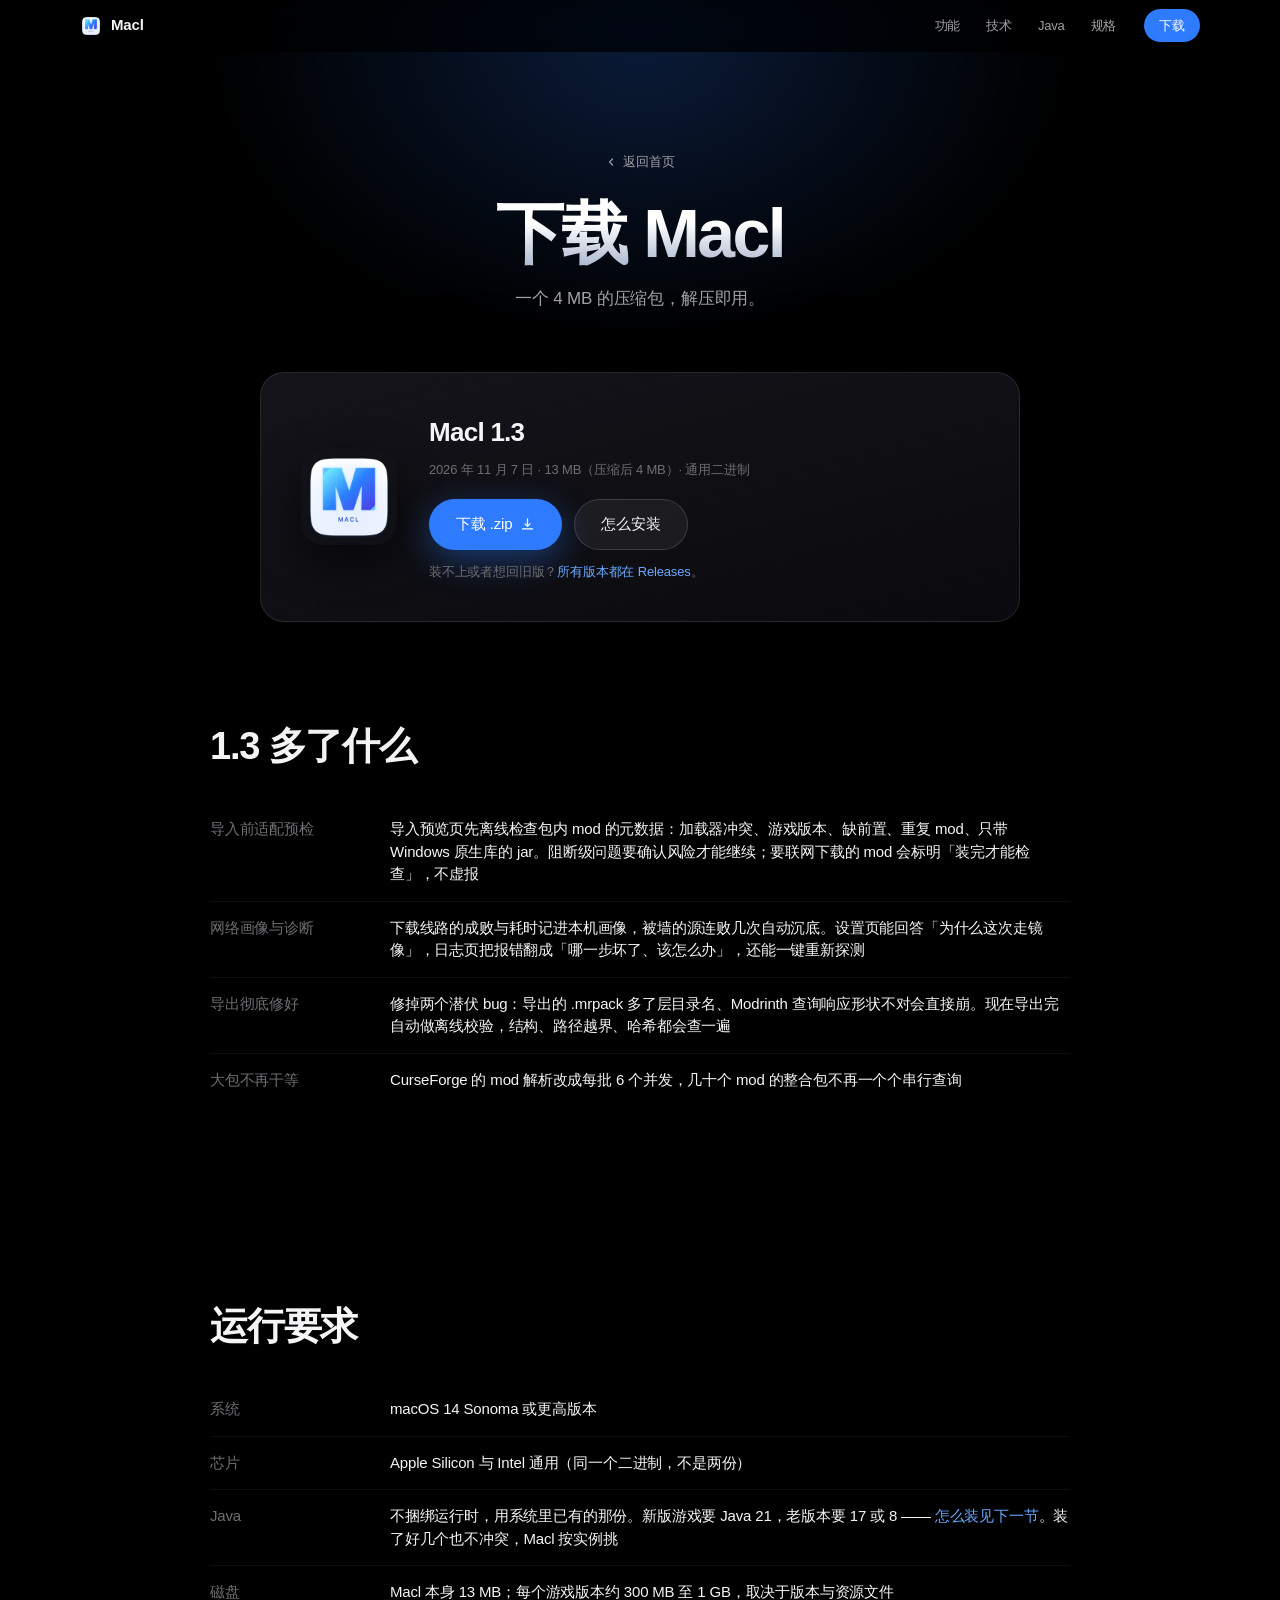
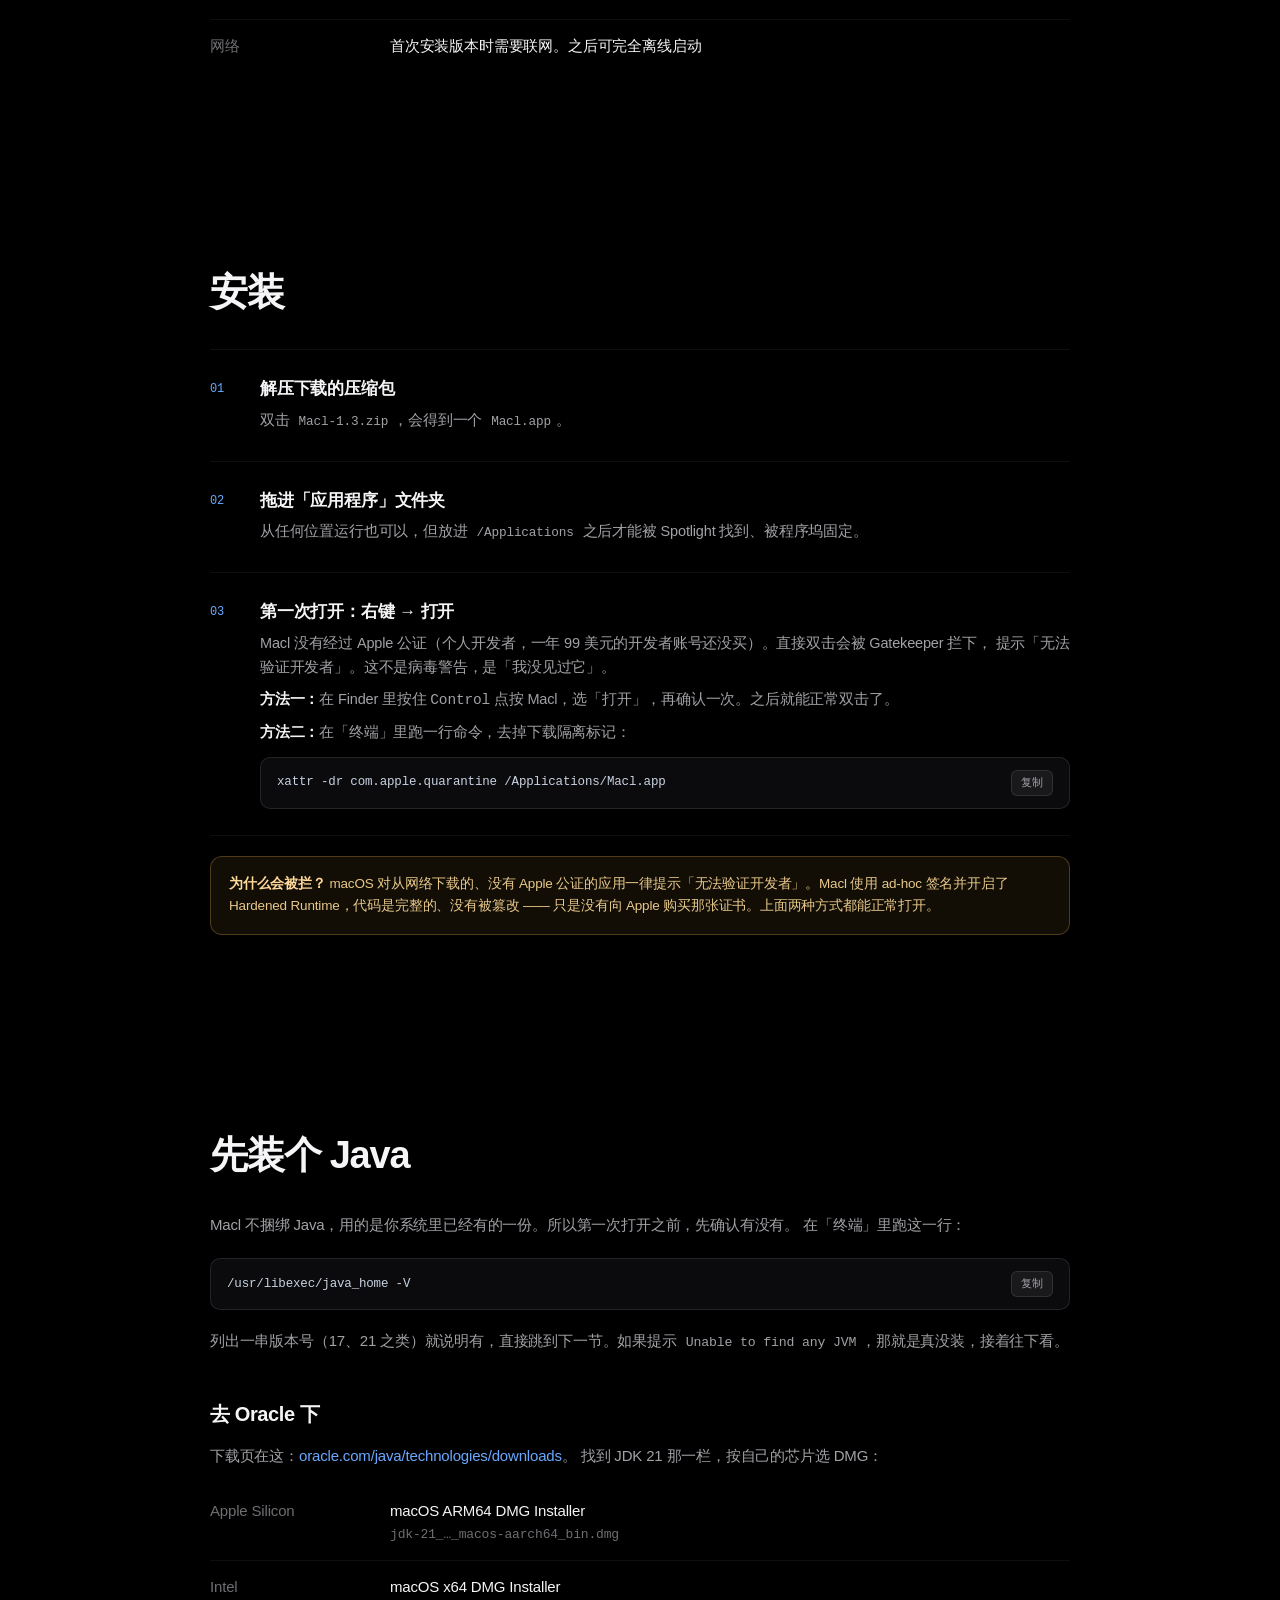
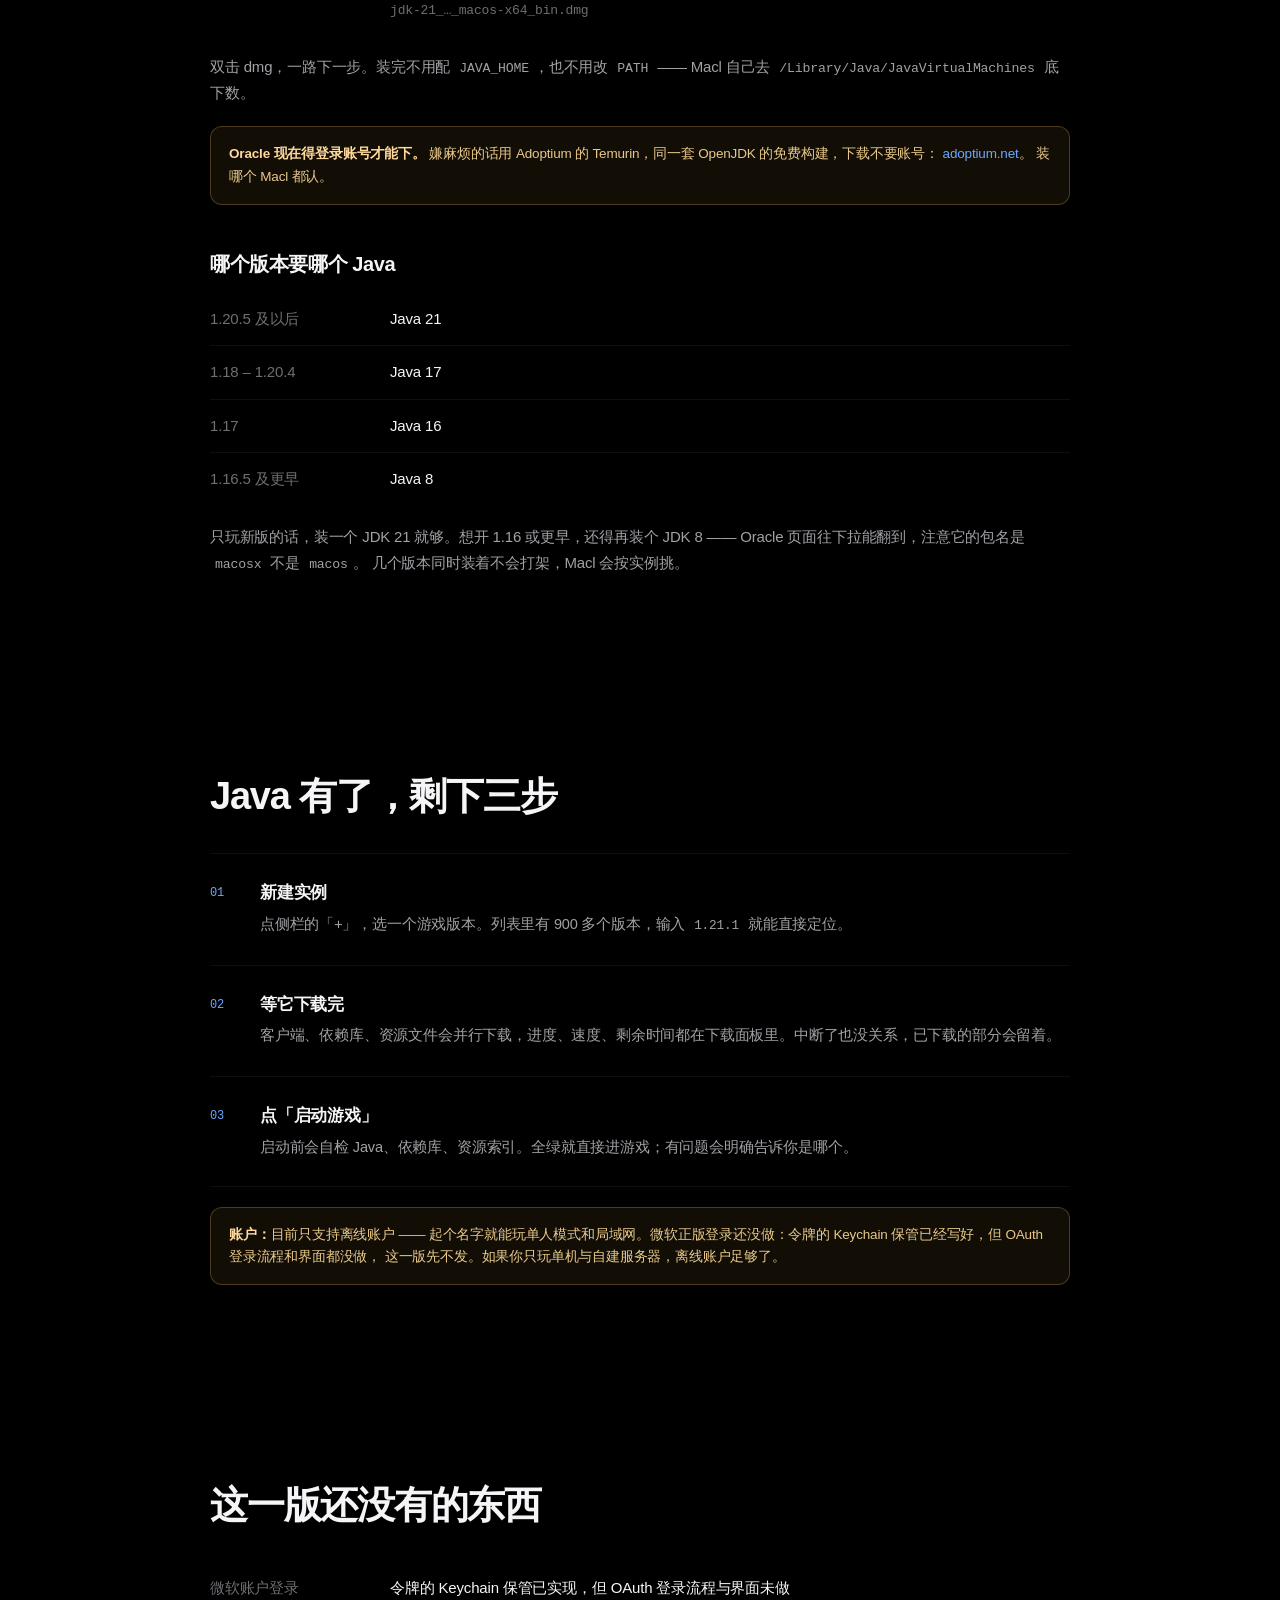
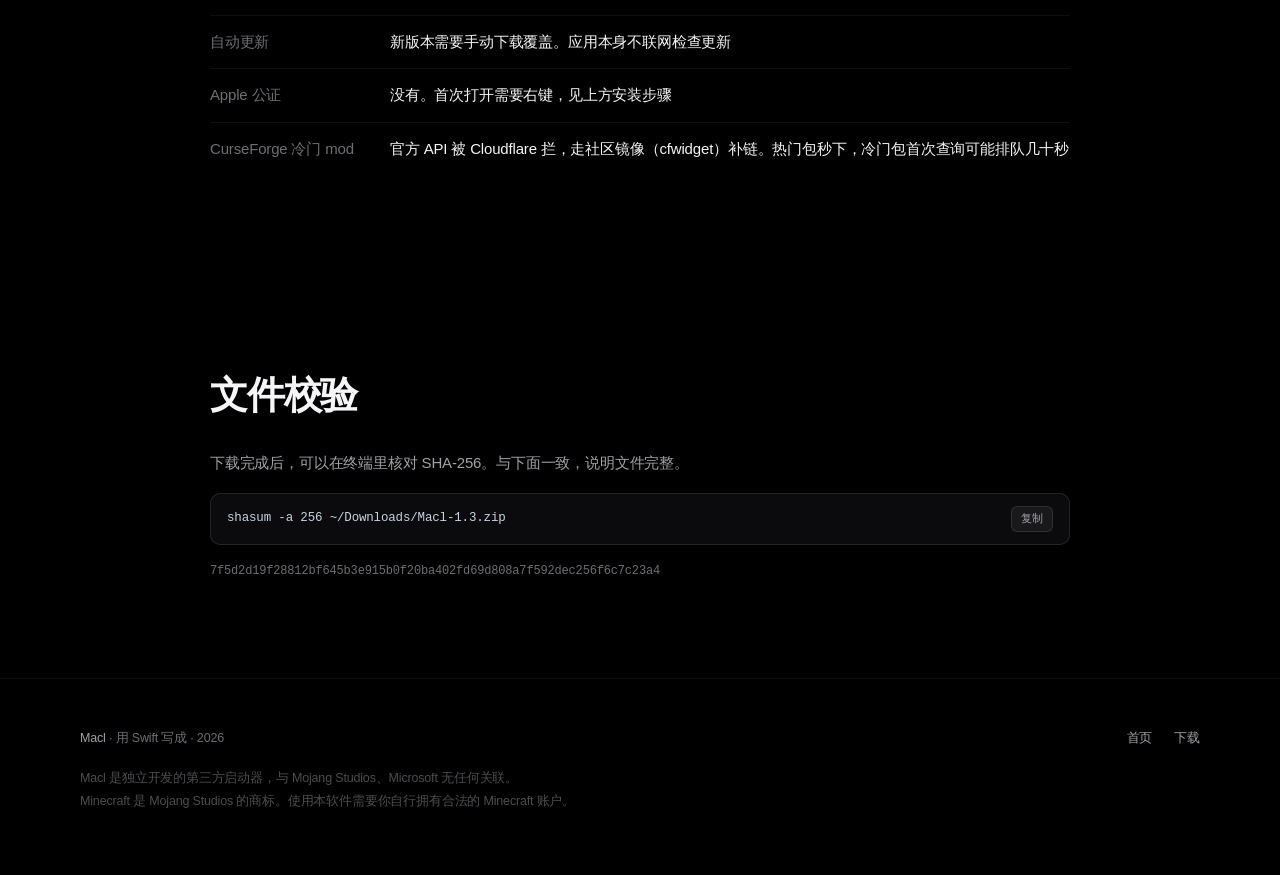
==== download/index.html @ f53b1271 "发 1.3" ====
<!DOCTYPE html>
<html lang="zh-CN" class="no-js">
<head>
<meta charset="utf-8">
<script>document.documentElement.classList.remove("no-js");</script>
<meta name="viewport" content="width=device-width, initial-scale=1">
<title>下载 Macl 1.3 — 为 Mac 而生的 Minecraft 启动器</title>
<meta name="description" content="下载 Macl 1.3。13 MB，macOS 14 及以上，Apple Silicon 与 Intel 通用。">
<meta name="theme-color" content="#000000">
<meta property="og:title" content="下载 Macl 1.3 — 为 Mac 而生的 Minecraft 启动器">
<meta property="og:description" content="13 MB，macOS 14 及以上，Apple Silicon 与 Intel 通用。">
<meta property="og:image" content="https://apple-pc.github.io/macl/assets/icon.png">
<meta property="og:url" content="https://apple-pc.github.io/macl/download/">
<meta property="og:type" content="website">
<link rel="canonical" href="https://apple-pc.github.io/macl/download/">
<link rel="icon" href="../assets/icon.png">
<link rel="apple-touch-icon" href="../assets/icon.png">
<link rel="stylesheet" href="../assets/style.css?v=4">
</head>
<body>

<nav class="nav scrolled" id="nav">
  <div class="wrap">
    <a class="nav-brand" href="../">
      <img src="../assets/icon.png" alt="Macl 图标">
      <span>Macl</span>
    </a>
    <div class="nav-links">
      <a href="../#features">功能</a>
      <a href="../#tech">技术</a>
      <a href="#java">Java</a>
      <a href="../#numbers">规格</a>
    </div>
    <a class="nav-cta" href="../downloads/Macl-1.3.zip">下载</a>
  </div>
</nav>

<header class="page-head">
  <div class="glow"></div>
  <div class="wrap">
    <a class="back-home" href="../">
      <svg width="12" height="12" viewBox="0 0 24 24" fill="none" stroke="currentColor" stroke-width="2.4" stroke-linecap="round" stroke-linejoin="round"><path d="m15 18-6-6 6-6"/></svg>
      返回首页
    </a>
    <h1 class="rise">下载 Macl</h1>
    <p class="rise" style="--d:90ms">一个 4 MB 的压缩包，解压即用。</p>
  </div>
</header>

<div class="dl-card rise" style="--d:170ms">
  <img class="icon" src="../assets/icon.png" alt="Macl">
  <div class="dl-info">
    <h2>Macl 1.3</h2>
    <p class="meta">2026 年 11 月 7 日 · 13 MB（压缩后 4 MB）· 通用二进制</p>
    <div class="dl-actions">
      <a class="btn btn-blue" href="../downloads/Macl-1.3.zip" download>
        下载 .zip
        <svg viewBox="0 0 24 24" fill="none" stroke="currentColor" stroke-width="2" stroke-linecap="round" stroke-linejoin="round"><path d="M12 3v12m0 0 4-4m-4 4-4-4"/><path d="M4 19h16"/></svg>
      </a>
      <a class="btn btn-ghost" href="#install">怎么安装</a>
    </div>
    <p class="meta" style="margin-top:12px">装不上或者想回旧版？<a href="https://github.com/apple-PC/macl/releases" style="color:var(--blue-soft)">所有版本都在 Releases</a>。</p>
  </div>
</div>

<!-- ============================================================ 1.3 变化 -->
<section class="section-pad">
  <div class="wrap-narrow">
    <h2 data-reveal>1.3 多了什么</h2>
    <table class="spec-table">
      <tr><th>导入前适配预检</th><td>导入预览页先离线检查包内 mod 的元数据：加载器冲突、游戏版本、缺前置、重复 mod、只带 Windows 原生库的 jar。阻断级问题要确认风险才能继续；要联网下载的 mod 会标明「装完才能检查」，不虚报</td></tr>
      <tr><th>网络画像与诊断</th><td>下载线路的成败与耗时记进本机画像，被墙的源连败几次自动沉底。设置页能回答「为什么这次走镜像」，日志页把报错翻成「哪一步坏了、该怎么办」，还能一键重新探测</td></tr>
      <tr><th>导出彻底修好</th><td>修掉两个潜伏 bug：导出的 .mrpack 多了层目录名、Modrinth 查询响应形状不对会直接崩。现在导出完自动做离线校验，结构、路径越界、哈希都会查一遍</td></tr>
      <tr><th>大包不再干等</th><td>CurseForge 的 mod 解析改成每批 6 个并发，几十个 mod 的整合包不再一个个串行查询</td></tr>
    </table>
  </div>
</section>

<!-- ============================================================ 要求 -->
<section class="section-pad">
  <div class="wrap-narrow">
    <h2 data-reveal>运行要求</h2>
    <table class="spec-table">
      <tr><th>系统</th><td>macOS 14 Sonoma 或更高版本</td></tr>
      <tr><th>芯片</th><td>Apple Silicon 与 Intel 通用（同一个二进制，不是两份）</td></tr>
      <tr><th>Java</th><td>不捆绑运行时，用系统里已有的那份。新版游戏要 Java 21，老版本要 17 或 8 —— <a href="#java" style="color:var(--blue-soft)">怎么装见下一节</a>。装了好几个也不冲突，Macl 按实例挑</td></tr>
      <tr><th>磁盘</th><td>Macl 本身 13 MB；每个游戏版本约 300 MB 至 1 GB，取决于版本与资源文件</td></tr>
      <tr><th>网络</th><td>首次安装版本时需要联网。之后可完全离线启动</td></tr>
    </table>
  </div>
</section>

<!-- ============================================================ 安装 -->
<section class="section-pad" id="install">
  <div class="wrap-narrow">
    <h2 data-reveal>安装</h2>
    <div class="steps">
      <div class="step" data-reveal>
        <span class="no">01</span>
        <div>
          <h3>解压下载的压缩包</h3>
          <p>双击 <code>Macl-1.3.zip</code>，会得到一个 <code>Macl.app</code>。</p>
        </div>
      </div>

      <div class="step" data-reveal>
        <span class="no">02</span>
        <div>
          <h3>拖进「应用程序」文件夹</h3>
          <p>从任何位置运行也可以，但放进 <code>/Applications</code> 之后才能被 Spotlight 找到、被程序坞固定。</p>
        </div>
      </div>

      <div class="step" data-reveal>
        <span class="no">03</span>
        <div>
          <h3>第一次打开：右键 → 打开</h3>
          <p>
            Macl 没有经过 Apple 公证（个人开发者，一年 99 美元的开发者账号还没买）。直接双击会被 Gatekeeper 拦下，
            提示「无法验证开发者」。这不是病毒警告，是「我没见过它」。
          </p>
          <p><strong style="color:var(--ink)">方法一：</strong>在 Finder 里按住 <kbd>Control</kbd> 点按 Macl，选「打开」，再确认一次。之后就能正常双击了。</p>
          <p><strong style="color:var(--ink)">方法二：</strong>在「终端」里跑一行命令，去掉下载隔离标记：</p>
          <div class="cmd">
            <span>xattr -dr com.apple.quarantine /Applications/Macl.app</span>
            <button data-copy="xattr -dr com.apple.quarantine /Applications/Macl.app">复制</button>
          </div>
        </div>
      </div>
    </div>

    <div class="note">
      <strong>为什么会被拦？</strong>
      macOS 对从网络下载的、没有 Apple 公证的应用一律提示「无法验证开发者」。Macl 使用 ad-hoc 签名并开启了
      Hardened Runtime，代码是完整的、没有被篡改 —— 只是没有向 Apple 购买那张证书。上面两种方式都能正常打开。
    </div>
  </div>
</section>

<!-- ============================================================ Java -->
<section class="section-pad" id="java">
  <div class="wrap-narrow">
    <h2 data-reveal>先装个 Java</h2>
    <p style="color:var(--dim);font-size:15px;line-height:1.75;margin-bottom:20px">
      Macl 不捆绑 Java，用的是你系统里已经有的一份。所以第一次打开之前，先确认有没有。
      在「终端」里跑这一行：
    </p>

    <div class="cmd">
      <span>/usr/libexec/java_home -V</span>
      <button data-copy="/usr/libexec/java_home -V">复制</button>
    </div>

    <p style="color:var(--dim);font-size:15px;line-height:1.75;margin-top:18px">
      列出一串版本号（17、21 之类）就说明有，直接跳到下一节。如果提示
      <code>Unable to find any JVM</code>，那就是真没装，接着往下看。
    </p>

    <h3 style="font-size:20px;font-weight:600;letter-spacing:-0.02em;margin:44px 0 14px">去 Oracle 下</h3>
    <p style="color:var(--dim);font-size:15px;line-height:1.75;margin-bottom:16px">
      下载页在这：<a href="https://www.oracle.com/java/technologies/downloads/#java21-mac" target="_blank" rel="noopener" style="color:var(--blue-soft)">oracle.com/java/technologies/downloads</a>。
      找到 JDK 21 那一栏，按自己的芯片选 DMG：
    </p>

    <table class="spec-table">
      <tr>
        <th>Apple Silicon</th>
        <td>macOS ARM64 DMG Installer<br>
          <span style="font-family:var(--mono);font-size:13px;color:var(--dimmer)">jdk-21_…_macos-aarch64_bin.dmg</span></td>
      </tr>
      <tr>
        <th>Intel</th>
        <td>macOS x64 DMG Installer<br>
          <span style="font-family:var(--mono);font-size:13px;color:var(--dimmer)">jdk-21_…_macos-x64_bin.dmg</span></td>
      </tr>
    </table>

    <p style="color:var(--dim);font-size:15px;line-height:1.75;margin-top:18px">
      双击 dmg，一路下一步。装完不用配 <code>JAVA_HOME</code>，也不用改 <code>PATH</code> ——
      Macl 自己去 <code>/Library/Java/JavaVirtualMachines</code> 底下数。
    </p>

    <div class="note">
      <strong>Oracle 现在得登录账号才能下。</strong>
      嫌麻烦的话用 Adoptium 的 Temurin，同一套 OpenJDK 的免费构建，下载不要账号：
      <a href="https://adoptium.net/temurin/releases/?version=21" target="_blank" rel="noopener" style="color:var(--blue-soft)">adoptium.net</a>。
      装哪个 Macl 都认。
    </div>

    <h3 style="font-size:20px;font-weight:600;letter-spacing:-0.02em;margin:44px 0 14px">哪个版本要哪个 Java</h3>
    <table class="spec-table">
      <tr><th>1.20.5 及以后</th><td>Java 21</td></tr>
      <tr><th>1.18 – 1.20.4</th><td>Java 17</td></tr>
      <tr><th>1.17</th><td>Java 16</td></tr>
      <tr><th>1.16.5 及更早</th><td>Java 8</td></tr>
    </table>

    <p style="color:var(--dim);font-size:15px;line-height:1.75;margin-top:18px">
      只玩新版的话，装一个 JDK 21 就够。想开 1.16 或更早，还得再装个 JDK 8 ——
      Oracle 页面往下拉能翻到，注意它的包名是 <code>macosx</code> 不是 <code>macos</code>。
      几个版本同时装着不会打架，Macl 会按实例挑。
    </p>
  </div>
</section>

<!-- ============================================================ 上手 -->
<section class="section-pad">
  <div class="wrap-narrow">
    <h2 data-reveal>Java 有了，剩下三步</h2>
    <div class="steps">
      <div class="step" data-reveal>
        <span class="no">01</span>
        <div>
          <h3>新建实例</h3>
          <p>点侧栏的「+」，选一个游戏版本。列表里有 900 多个版本，输入 <code>1.21.1</code> 就能直接定位。</p>
        </div>
      </div>

      <div class="step" data-reveal>
        <span class="no">02</span>
        <div>
          <h3>等它下载完</h3>
          <p>客户端、依赖库、资源文件会并行下载，进度、速度、剩余时间都在下载面板里。中断了也没关系，已下载的部分会留着。</p>
        </div>
      </div>

      <div class="step" data-reveal>
        <span class="no">03</span>
        <div>
          <h3>点「启动游戏」</h3>
          <p>启动前会自检 Java、依赖库、资源索引。全绿就直接进游戏；有问题会明确告诉你是哪个。</p>
        </div>
      </div>
    </div>

    <div class="note">
      <strong>账户：</strong>目前只支持离线账户 —— 起个名字就能玩单人模式和局域网。微软正版登录还没做：令牌的 Keychain 保管已经写好，但 OAuth 登录流程和界面都没做，
      这一版先不发。如果你只玩单机与自建服务器，离线账户足够了。
    </div>
  </div>
</section>

<!-- ============================================================ 已知限制 -->
<section class="section-pad">
  <div class="wrap-narrow">
    <h2 data-reveal>这一版还没有的东西</h2>
    <table class="spec-table">
      <tr><th>微软账户登录</th><td>令牌的 Keychain 保管已实现，但 OAuth 登录流程与界面未做</td></tr>
      <tr><th>自动更新</th><td>新版本需要手动下载覆盖。应用本身不联网检查更新</td></tr>
      <tr><th>Apple 公证</th><td>没有。首次打开需要右键，见上方安装步骤</td></tr>
      <tr><th> CurseForge 冷门 mod</th><td>官方 API 被 Cloudflare 拦，走社区镜像（cfwidget）补链。热门包秒下，冷门包首次查询可能排队几十秒</td></tr>
    </table>
  </div>
</section>

<!-- ============================================================ 校验 -->
<section class="section-pad">
  <div class="wrap-narrow">
    <h2 data-reveal>文件校验</h2>
    <p style="color:var(--dim);font-size:15px;margin-bottom:18px">
      下载完成后，可以在终端里核对 SHA-256。与下面一致，说明文件完整。
    </p>
    <div class="cmd">
      <span>shasum -a 256 ~/Downloads/Macl-1.3.zip</span>
      <button data-copy="shasum -a 256 ~/Downloads/Macl-1.3.zip">复制</button>
    </div>
    <p class="hash" style="margin-top:16px">7f5d2d19f28812bf645b3e915b0f20ba402fd69d808a7f592dec256f6c7c23a4</p>
  </div>
</section>

<footer class="footer">
  <div class="wrap">
    <div class="row">
      <div><strong style="color:var(--dim);font-weight:500">Macl</strong> · 用 Swift 写成 · 2026</div>
      <div style="display:flex;gap:22px">
        <a href="../">首页</a>
        <a href="../downloads/Macl-1.3.zip">下载</a>
      </div>
    </div>
    <p class="sep">
      Macl 是独立开发的第三方启动器，与 Mojang Studios、Microsoft 无任何关联。<br>
      Minecraft 是 Mojang Studios 的商标。使用本软件需要你自行拥有合法的 Minecraft 账户。
    </p>
  </div>
</footer>

<script src="../assets/main.js?v=4" defer></script>
</body>
</html>
---- assets/style.css ----
/* ==========================================================================
   Macl — 站点样式
   深色为主，SF Pro / 苹方，大字号收紧字距，克制的动效。
   ========================================================================== */

:root {
  --black: #000;
  --near: #08080a;
  --panel: #0d0d10;
  --panel-2: #131318;
  --ink: #f5f5f7;
  --dim: #a1a1a6;
  --dimmer: #6e6e73;
  --blue: #2f7bff;
  --blue-soft: #6aa8ff;
  --line: rgba(255, 255, 255, 0.1);
  --line-soft: rgba(255, 255, 255, 0.06);
  --paper: #fbfbfd;
  --paper-ink: #1d1d1f;
  --paper-dim: #6e6e73;
  --radius: 20px;
  --ease: cubic-bezier(0.22, 1, 0.36, 1);
  --font: "SF Pro Display", "SF Pro Text", -apple-system, BlinkMacSystemFont,
    "PingFang SC", "Hiragino Sans GB", "Helvetica Neue", Arial, sans-serif;
  --mono: "SF Mono", ui-monospace, "JetBrains Mono", Menlo, monospace;
}

* { box-sizing: border-box; margin: 0; padding: 0; }

html {
  scroll-behavior: smooth;
  -webkit-text-size-adjust: 100%;
}

/* 固定导航高 52px，锚点跳转要留出位置 */
section[id], [id="java"] { scroll-margin-top: 76px; }

body {
  background: var(--black);
  color: var(--ink);
  font-family: var(--font);
  font-size: 17px;
  line-height: 1.5;
  letter-spacing: -0.01em;
  -webkit-font-smoothing: antialiased;
  -moz-osx-font-smoothing: grayscale;
  overflow-x: hidden;
}

::selection { background: rgba(47, 123, 255, 0.35); color: #fff; }

img { display: block; max-width: 100%; }
a { color: inherit; text-decoration: none; }

.wrap { width: min(1120px, calc(100% - 48px)); margin-inline: auto; }
.wrap-narrow { width: min(860px, calc(100% - 48px)); margin-inline: auto; }

/* ---------------------------------------------------------------- 导航 */

.nav {
  position: fixed;
  inset: 0 0 auto 0;
  z-index: 100;
  height: 52px;
  display: flex;
  align-items: center;
  /* 深色实底：站点同时有纯黑与浅白区段，半透明会让导航在浅色区上糊成一片 */
  background: rgba(0, 0, 0, 0.74);
  backdrop-filter: saturate(180%) blur(20px);
  -webkit-backdrop-filter: saturate(180%) blur(20px);
  border-bottom: 1px solid transparent;
  transition: background 0.4s var(--ease), border-color 0.4s var(--ease);
}
.nav.scrolled {
  background: rgba(0, 0, 0, 0.9);
  border-bottom-color: var(--line-soft);
}
.nav .wrap { display: flex; align-items: center; gap: 28px; }
.nav-brand {
  display: flex; align-items: center; gap: 9px;
  font-weight: 600; font-size: 15px; letter-spacing: -0.01em;
}
.nav-brand img { width: 22px; height: 22px; border-radius: 6px; }
.nav-links { display: flex; gap: 26px; margin-left: auto; }
.nav-links a {
  font-size: 13px; color: var(--dim);
  transition: color 0.25s var(--ease);
}
.nav-links a:hover { color: var(--ink); }
.nav-cta {
  font-size: 13px;
  padding: 7px 15px;
  border-radius: 980px;
  background: var(--blue);
  color: #fff;
  font-weight: 500;
  transition: transform 0.3s var(--ease), background 0.3s var(--ease);
}
.nav-cta:hover { transform: scale(1.04); background: #4a8dff; }

@media (max-width: 720px) {
  .nav-links { display: none; }
  .nav-cta { margin-left: auto; }
  .hero { padding-top: 118px; }
  .hero h1 { font-size: clamp(28px, 8.4vw, 44px); letter-spacing: -0.03em; }
  .lede { font-size: 15px; }
  .hero-actions { gap: 10px; }
  .btn { padding: 12px 20px; font-size: 14px; }
  .hero-meta { font-size: 11.5px; padding-inline: 10px; }
  .badge { font-size: 11.5px; }
  .hero-stage { margin-top: 46px; width: calc(100% - 24px); }
  .app-window { border-radius: 10px 10px 0 0; }
}

/* ---------------------------------------------------------------- 首屏 */

.hero {
  position: relative;
  padding: 150px 0 0;
  overflow: hidden;
  isolation: isolate;
}

.hero-glow {
  position: absolute;
  top: -360px; left: 50%;
  width: 1200px; height: 900px;
  transform: translateX(-50%);
  background: radial-gradient(
    ellipse at center,
    rgba(47, 123, 255, 0.28) 0%,
    rgba(47, 123, 255, 0.1) 38%,
    transparent 68%
  );
  filter: blur(30px);
  z-index: -1;
  pointer-events: none;
}

.hero-inner {
  text-align: center;
  will-change: transform, opacity;
}

.badge {
  display: inline-flex;
  align-items: center;
  gap: 8px;
  padding: 6px 14px 6px 10px;
  border-radius: 980px;
  border: 1px solid rgba(255, 255, 255, 0.14);
  background: rgba(255, 255, 255, 0.04);
  font-size: 12.5px;
  color: var(--dim);
  letter-spacing: 0;
  margin-bottom: 26px;
}
.badge .dot {
  width: 6px; height: 6px; border-radius: 50%;
  background: var(--blue-soft);
  box-shadow: 0 0 10px 2px rgba(106, 168, 255, 0.7);
  animation: pulse 2.6s ease-in-out infinite;
}
@keyframes pulse {
  0%, 100% { opacity: 1; transform: scale(1); }
  50% { opacity: 0.45; transform: scale(0.82); }
}

.hero h1 {
  font-size: clamp(30px, 6.2vw, 92px);
  line-height: 1.06;
  font-weight: 700;
  letter-spacing: -0.038em;
  overflow-wrap: break-word;
  background: linear-gradient(180deg, #ffffff 30%, #a8b6cd 100%);
  -webkit-background-clip: text;
  background-clip: text;
  color: transparent;
}
.hero h1 em {
  font-style: normal;
  background: linear-gradient(100deg, #7fb3ff 0%, #2f7bff 55%, #1f5fe0 100%);
  -webkit-background-clip: text;
  background-clip: text;
  color: transparent;
}

.lede {
  margin: 24px auto 0;
  max-width: 620px;
  font-size: clamp(16px, 1.6vw, 20px);
  line-height: 1.55;
  color: var(--dim);
  letter-spacing: -0.011em;
  text-wrap: balance;
}

.hero-actions {
  margin-top: 34px;
  display: flex;
  gap: 14px;
  justify-content: center;
  flex-wrap: wrap;
}

.btn {
  display: inline-flex;
  align-items: center;
  gap: 8px;
  padding: 13px 26px;
  border-radius: 980px;
  font-size: 15px;
  font-weight: 500;
  letter-spacing: -0.01em;
  border: 1px solid transparent;
  cursor: pointer;
  transition: transform 0.35s var(--ease), background 0.3s var(--ease),
    box-shadow 0.35s var(--ease), border-color 0.3s var(--ease);
}
.btn-primary {
  background: #fff;
  color: #000;
  box-shadow: 0 8px 30px rgba(255, 255, 255, 0.14);
}
.btn-primary:hover {
  transform: translateY(-2px) scale(1.02);
  box-shadow: 0 14px 44px rgba(255, 255, 255, 0.22);
}
.btn-ghost {
  background: rgba(255, 255, 255, 0.06);
  border-color: rgba(255, 255, 255, 0.14);
  color: var(--ink);
}
.btn-ghost:hover {
  background: rgba(255, 255, 255, 0.12);
  transform: translateY(-2px);
}
.btn-blue {
  background: var(--blue);
  color: #fff;
  box-shadow: 0 10px 34px rgba(47, 123, 255, 0.4);
}
.btn-blue:hover {
  transform: translateY(-2px) scale(1.02);
  background: #4a8dff;
  box-shadow: 0 16px 48px rgba(47, 123, 255, 0.5);
}
.btn svg { width: 15px; height: 15px; }

.hero-meta {
  margin-top: 18px;
  font-size: 12.5px;
  color: var(--dimmer);
  letter-spacing: 0;
}

/* 产品窗口 */
.hero-stage {
  position: relative;
  margin: 72px auto 0;
  width: min(1000px, calc(100% - 32px));
  will-change: transform;
}
.hero-stage::after {
  content: "";
  position: absolute;
  left: 0; right: 0; bottom: -1px;
  height: 34%;
  background: linear-gradient(to bottom, transparent, var(--black) 88%);
  pointer-events: none;
  z-index: 2;
}
.app-window {
  position: relative;
  border-radius: 14px 14px 0 0;
  overflow: hidden;
  box-shadow:
    0 0 0 1px rgba(255, 255, 255, 0.1),
    0 -2px 60px rgba(47, 123, 255, 0.18),
    0 50px 120px rgba(0, 0, 0, 0.9);
  transform-origin: top center;
  will-change: transform;
}
.app-window img { width: 100%; height: auto; }
.app-window .chrome {
  height: 30px;
  background: #1c1c1e;
  display: flex;
  align-items: center;
  gap: 7px;
  padding-inline: 13px;
  border-bottom: 1px solid rgba(0, 0, 0, 0.6);
}
.chrome i {
  width: 10px; height: 10px; border-radius: 50%;
  display: block;
}
.chrome i:nth-child(1) { background: #ff5f57; }
.chrome i:nth-child(2) { background: #febc2e; }
.chrome i:nth-child(3) { background: #28c840; }

/* ---------------------------------------------------------------- 大字陈述 */

.statement { padding: 140px 0 60px; }

.statement-sticky {
  position: sticky;
  top: 110px;
  z-index: 1;
  pointer-events: none;
}
.kicker {
  font-size: 13px;
  font-weight: 500;
  letter-spacing: 0.06em;
  text-transform: uppercase;
  color: var(--blue-soft);
  margin-bottom: 14px;
}
.statement-sticky h2 {
  font-size: clamp(34px, 4.2vw, 56px);
  font-weight: 700;
  letter-spacing: -0.035em;
  line-height: 1.06;
  max-width: 440px;
  background: linear-gradient(180deg, #ffffff 55%, #b6c2d4 100%);
  -webkit-background-clip: text;
  background-clip: text;
  color: transparent;
}

.claims { padding-left: 0; margin-top: -120px; }
.claim {
  padding: 28vh 0;
  max-width: 540px;
  margin-left: 42%;
}

@media (max-width: 900px) {
  .statement-sticky { position: static; margin-bottom: 40px; }
  .claims { margin-top: 0; }
  .claim { margin-left: 0; max-width: 100%; padding: 56px 0; }
}
.claim h3 {
  font-size: clamp(28px, 3.4vw, 44px);
  font-weight: 600;
  letter-spacing: -0.03em;
  line-height: 1.1;
  margin-bottom: 14px;
}
.claim p {
  font-size: clamp(15px, 1.4vw, 18px);
  color: var(--dim);
  line-height: 1.65;
}
.claim .num {
  display: block;
  font-size: 12px;
  font-variant-numeric: tabular-nums;
  color: var(--dimmer);
  letter-spacing: 0.08em;
  margin-bottom: 16px;
}

/* ---------------------------------------------------------------- 功能 */

.features {
  padding: 120px 0 140px;
  background: var(--paper);
  color: var(--paper-ink);
  border-radius: 40px 40px 0 0;
}
.features h2 {
  font-size: clamp(32px, 4.4vw, 56px);
  font-weight: 700;
  letter-spacing: -0.035em;
  line-height: 1.07;
  max-width: 780px;
  margin-bottom: 16px;
}
.features .sub {
  font-size: clamp(15px, 1.5vw, 19px);
  color: var(--paper-dim);
  max-width: 620px;
  line-height: 1.6;
  margin-bottom: 56px;
}

.bento {
  display: grid;
  grid-template-columns: repeat(6, 1fr);
  gap: 16px;
}
.card {
  grid-column: span 2;
  position: relative;
  border-radius: var(--radius);
  padding: 28px;
  background: #fff;
  border: 1px solid rgba(0, 0, 0, 0.07);
  box-shadow: 0 1px 2px rgba(0, 0, 0, 0.04);
  overflow: hidden;
  transition: transform 0.5s var(--ease), box-shadow 0.5s var(--ease);
}
.card:hover {
  transform: translateY(-4px);
  box-shadow: 0 18px 44px rgba(0, 0, 0, 0.1);
}
.card-wide { grid-column: span 3; }
.card-full { grid-column: span 6; }
.card.dark {
  background: linear-gradient(160deg, #14141a 0%, #0a0a0e 100%);
  color: var(--ink);
  border-color: rgba(255, 255, 255, 0.08);
}
.card.dark .card-text { color: var(--dim); }

.card h3 {
  font-size: 19px;
  font-weight: 600;
  letter-spacing: -0.02em;
  margin-bottom: 8px;
}
.card-num + h3 { margin-top: 8px; }
.card-text {
  font-size: 14.5px;
  line-height: 1.6;
  color: var(--paper-dim);
}
.card-num {
  font-size: 44px;
  font-weight: 700;
  letter-spacing: -0.04em;
  line-height: 1;
  background: linear-gradient(120deg, #2f7bff, #7fb3ff);
  -webkit-background-clip: text;
  background-clip: text;
  color: transparent;
  margin-bottom: 10px;
  font-variant-numeric: tabular-nums;
}
.card-ico {
  width: 38px; height: 38px;
  border-radius: 10px;
  display: grid; place-items: center;
  margin-bottom: 18px;
  background: rgba(47, 123, 255, 0.1);
  color: var(--blue);
}
.card.dark .card-ico { background: rgba(47, 123, 255, 0.16); color: var(--blue-soft); }
.card-ico svg { width: 19px; height: 19px; }

.card-shot {
  margin: 20px -28px -28px;
  height: 230px;
  overflow: hidden;
  border-top: 1px solid rgba(255, 255, 255, 0.1);
  position: relative;
}
.card-shot::after {
  content: "";
  position: absolute;
  inset: auto 0 0 0;
  height: 60px;
  background: linear-gradient(to bottom, transparent, #0a0a0e);
}
.card-shot img {
  width: 100%;
  height: 100%;
  object-fit: cover;
  object-position: top center;
}

.tag-row { display: flex; flex-wrap: wrap; gap: 7px; margin-top: 18px; }
.tag {
  font-size: 12px;
  padding: 5px 11px;
  border-radius: 980px;
  background: rgba(0, 0, 0, 0.05);
  color: var(--paper-dim);
  letter-spacing: 0;
}
.card.dark .tag { background: rgba(255, 255, 255, 0.08); color: var(--dim); }

@media (max-width: 900px) {
  .card, .card-wide { grid-column: span 6; }
  .card-full { grid-column: span 6; }
}

/* ------------------------------------------------------------ 界面截图 */

.gallery { margin-top: 96px; }
.gallery-head {
  display: flex;
  align-items: baseline;
  justify-content: space-between;
  gap: 28px;
  margin-bottom: 30px;
  flex-wrap: wrap;
}
.gallery-head h3 {
  font-size: clamp(23px, 2.7vw, 32px);
  font-weight: 700;
  letter-spacing: -0.03em;
  line-height: 1.15;
}
.gallery-head p {
  font-size: 15px;
  color: var(--paper-dim);
  line-height: 1.6;
  max-width: 380px;
}
.gallery-grid {
  display: grid;
  grid-template-columns: 1fr 1fr;
  gap: 26px;
}
.shot-wide { grid-column: 1 / -1; }
.shot { margin: 0; }
.shot img {
  width: 100%;
  height: auto;
  display: block;
  /* 截图自带圆角与透明边，用 drop-shadow 跟随轮廓，避免出现矩形底板 */
  filter: drop-shadow(0 16px 32px rgba(0, 0, 0, 0.16));
}
.shot figcaption {
  font-size: 13px;
  line-height: 1.6;
  color: var(--paper-dim);
  text-align: center;
  margin-top: 14px;
}

@media (max-width: 820px) {
  .gallery { margin-top: 64px; }
  .gallery-grid { grid-template-columns: 1fr; gap: 34px; }
  .gallery-head { flex-direction: column; gap: 10px; }
}

/* ---------------------------------------------------------------- 技术 */

.tech {
  padding: 140px 0;
  background: var(--black);
  position: relative;
}
.tech-grid {
  display: grid;
  grid-template-columns: 0.9fr 1.1fr;
  gap: 80px;
  align-items: start;
}
.tech-left { position: sticky; top: 120px; }
.tech-left h2 {
  font-size: clamp(30px, 3.8vw, 48px);
  font-weight: 700;
  letter-spacing: -0.035em;
  line-height: 1.08;
  margin-bottom: 18px;
  max-width: 420px;
}
.tech-left p { color: var(--dim); font-size: 16px; line-height: 1.65; }
.tech-progress {
  margin-top: 34px;
  height: 2px;
  background: rgba(255, 255, 255, 0.1);
  border-radius: 2px;
  overflow: hidden;
}
.tech-progress i {
  display: block;
  height: 100%;
  width: 0%;
  background: var(--blue);
  transition: width 0.15s linear;
}

.tech-item {
  padding: 32px 0;
  border-top: 1px solid var(--line-soft);
  opacity: 0.46;
  transition: opacity 0.6s var(--ease);
}
.tech-item:last-child { border-bottom: 1px solid var(--line-soft); }
.tech-item.active { opacity: 1; }
.tech-item .idx {
  font-family: var(--mono);
  font-size: 12px;
  color: var(--blue-soft);
  letter-spacing: 0.06em;
}
.tech-item h3 {
  font-size: 22px;
  font-weight: 600;
  letter-spacing: -0.022em;
  margin: 10px 0 10px;
}
.tech-item p { color: var(--dim); font-size: 15px; line-height: 1.62; }

.code {
  margin-top: 16px;
  border-radius: 12px;
  border: 1px solid var(--line);
  background: #0b0b0e;
  padding: 14px 16px;
  font-family: var(--mono);
  font-size: 12.5px;
  line-height: 1.7;
  color: #c8d2e0;
  overflow-x: auto;
  white-space: pre;
}
.code .c { color: #5a6472; }
.code .k { color: #7fb3ff; }
.code .s { color: #8fd6a8; }

@media (max-width: 900px) {
  .tech-grid { grid-template-columns: 1fr; gap: 40px; }
  .tech-left { position: static; }
  .tech-item { opacity: 1; }
}

/* ---------------------------------------------------------------- 数字 */

.numbers { padding: 40px 0 130px; }
.num-grid {
  display: grid;
  grid-template-columns: repeat(4, 1fr);
  gap: 24px;
  padding: 56px 0;
  border-top: 1px solid var(--line-soft);
  border-bottom: 1px solid var(--line-soft);
}
.num-cell { text-align: center; }
.num-cell .v {
  font-size: clamp(30px, 3.6vw, 46px);
  font-weight: 700;
  letter-spacing: -0.04em;
  font-variant-numeric: tabular-nums;
  background: linear-gradient(180deg, #fff, #93a4bf);
  -webkit-background-clip: text;
  background-clip: text;
  color: transparent;
}
.num-cell .v small { font-size: 0.5em; font-weight: 600; margin-left: 2px; }
.num-cell .l {
  margin-top: 8px;
  font-size: 12.5px;
  color: var(--dimmer);
  letter-spacing: 0;
}
@media (max-width: 720px) {
  .num-grid { grid-template-columns: repeat(2, 1fr); gap: 36px 16px; }
}

/* ---------------------------------------------------------------- CTA */

.cta {
  position: relative;
  padding: 120px 0 150px;
  text-align: center;
  overflow: hidden;
}
.cta-watermark {
  position: absolute;
  left: 50%; bottom: -8%;
  transform: translateX(-50%);
  font-size: 34vw;
  font-weight: 800;
  letter-spacing: -0.06em;
  color: rgba(255, 255, 255, 0.028);
  line-height: 0.8;
  pointer-events: none;
  user-select: none;
  will-change: transform;
}
.cta h2 {
  position: relative;
  font-size: clamp(34px, 5vw, 64px);
  font-weight: 700;
  letter-spacing: -0.038em;
  line-height: 1.06;
  margin-bottom: 18px;
}
.cta p {
  position: relative;
  color: var(--dim);
  margin-bottom: 34px;
  font-size: 17px;
}
.cta .btn { position: relative; }

/* ---------------------------------------------------------------- 页脚 */

.footer {
  border-top: 1px solid var(--line-soft);
  padding: 48px 0 64px;
  font-size: 12.5px;
  color: var(--dimmer);
  line-height: 1.8;
}
.footer .row {
  display: flex;
  justify-content: space-between;
  gap: 24px;
  flex-wrap: wrap;
}
.footer a { color: var(--dim); }
.footer a:hover { color: var(--ink); }
.footer .sep { margin-top: 18px; opacity: 0.7; }

/* ---------------------------------------------------------------- 进入动效 */

[data-reveal] {
  opacity: 0;
  transform: translateY(26px);
  filter: blur(6px);
  transition:
    opacity 0.9s var(--ease),
    transform 0.9s var(--ease),
    filter 0.9s var(--ease);
  transition-delay: var(--delay, 0ms);
}
[data-reveal].in {
  opacity: 1;
  transform: none;
  filter: none;
}

/* 没有 JS（或脚本被拦）时，内容必须照常可见 —— 动效是增强，不是前提 */
.no-js [data-reveal],
.no-js .rise {
  opacity: 1 !important;
  transform: none !important;
  filter: none !important;
  animation: none !important;
}

@media (prefers-reduced-motion: reduce) {
  * { animation: none !important; transition: none !important; }
  [data-reveal] { opacity: 1; transform: none; filter: none; }
  html { scroll-behavior: auto; }
}

/* ---------------------------------------------------------------- 下载页 */

.page-head {
  padding: 150px 0 60px;
  text-align: center;
  position: relative;
}
.page-head .glow {
  position: absolute;
  top: -260px; left: 50%;
  width: 900px; height: 620px;
  transform: translateX(-50%);
  background: radial-gradient(ellipse at center, rgba(47, 123, 255, 0.22), transparent 66%);
  filter: blur(24px);
  z-index: -1;
}
.page-head h1 {
  font-size: clamp(38px, 5.4vw, 68px);
  font-weight: 700;
  letter-spacing: -0.038em;
  line-height: 1.04;
  background: linear-gradient(180deg, #fff 35%, #a8b6cd);
  -webkit-background-clip: text;
  background-clip: text;
  color: transparent;
}
.page-head p {
  margin-top: 18px;
  color: var(--dim);
  font-size: 17px;
}

.dl-card {
  margin: 0 auto;
  width: min(760px, calc(100% - 48px));
  border-radius: 24px;
  padding: 40px;
  background: linear-gradient(165deg, #14141a 0%, #0a0a0e 100%);
  border: 1px solid var(--line);
  box-shadow: 0 30px 90px rgba(0, 0, 0, 0.7);
  display: flex;
  gap: 32px;
  align-items: center;
  flex-wrap: wrap;
}
.dl-card img.icon {
  width: 96px; height: 96px;
  border-radius: 22px;
  box-shadow: 0 16px 40px rgba(0, 0, 0, 0.55);
}
.dl-info { flex: 1 1 260px; min-width: 220px; }
.dl-info h2 { font-size: 26px; font-weight: 600; letter-spacing: -0.028em; }
.dl-info .meta {
  margin-top: 8px;
  font-size: 13px;
  color: var(--dimmer);
  font-variant-numeric: tabular-nums;
}
.dl-actions { margin-top: 20px; display: flex; gap: 12px; flex-wrap: wrap; }

.section-pad { padding: 96px 0; }
.section-pad h2 {
  font-size: clamp(26px, 3vw, 38px);
  font-weight: 700;
  letter-spacing: -0.032em;
  margin-bottom: 28px;
}

.spec-table {
  width: 100%;
  border-collapse: collapse;
  font-size: 15px;
}
.spec-table tr { border-bottom: 1px solid var(--line-soft); }
.spec-table tr:last-child { border-bottom: 0; }
.spec-table th {
  text-align: left;
  font-weight: 400;
  color: var(--dimmer);
  padding: 15px 24px 15px 0;
  width: 180px;
  vertical-align: top;
}
.spec-table td { padding: 15px 0; color: var(--ink); }

.steps { display: grid; gap: 2px; }
.step {
  display: flex;
  gap: 22px;
  padding: 26px 0;
  border-top: 1px solid var(--line-soft);
}
.step:last-child { border-bottom: 1px solid var(--line-soft); }
.step .no {
  font-family: var(--mono);
  font-size: 12px;
  color: var(--blue-soft);
  padding-top: 4px;
  width: 28px;
  flex: none;
}
.step h3 { font-size: 17px; font-weight: 600; margin-bottom: 7px; }
.step p { font-size: 14.5px; color: var(--dim); line-height: 1.65; }
.step p + p { margin-top: 8px; }

.cmd {
  display: flex;
  align-items: center;
  gap: 12px;
  margin-top: 12px;
  padding: 12px 16px;
  border-radius: 10px;
  background: #0b0b0e;
  border: 1px solid var(--line);
  font-family: var(--mono);
  font-size: 12.5px;
  color: #c8d2e0;
  overflow-x: auto;
}
.cmd button {
  margin-left: auto;
  flex: none;
  font: inherit;
  font-size: 11px;
  color: var(--dim);
  background: rgba(255, 255, 255, 0.06);
  border: 1px solid var(--line);
  border-radius: 6px;
  padding: 4px 9px;
  cursor: pointer;
  transition: color 0.2s, background 0.2s;
}
.cmd button:hover { color: var(--ink); background: rgba(255, 255, 255, 0.12); }

.note {
  margin-top: 20px;
  padding: 16px 18px;
  border-radius: 12px;
  border: 1px solid rgba(255, 196, 84, 0.25);
  background: rgba(255, 196, 84, 0.07);
  font-size: 13.5px;
  line-height: 1.65;
  color: #e8c88a;
}
.note strong { color: #ffd89b; font-weight: 600; }

.hash {
  font-family: var(--mono);
  font-size: 12px;
  color: var(--dimmer);
  word-break: break-all;
  line-height: 1.7;
}

/* ---------------------------------------------------------------- 首屏进场 */

.rise {
  opacity: 0;
  transform: translateY(22px);
  animation: rise 1.2s var(--ease) forwards;
  animation-delay: var(--d, 0ms);
}
@keyframes rise {
  to { opacity: 1; transform: none; }
}

code {
  font-family: var(--mono);
  font-size: 0.88em;
  padding: 1px 5px;
  border-radius: 5px;
  background: rgba(0, 0, 0, 0.06);
}
.card.dark code { background: rgba(255, 255, 255, 0.1); }

@media (prefers-reduced-motion: reduce) {
  .rise { opacity: 1; transform: none; animation: none; }
}

.back-home {
  display: inline-flex;
  align-items: center;
  gap: 6px;
  font-size: 13px;
  color: var(--dim);
  margin-bottom: 26px;
  transition: color 0.2s;
}
.back-home:hover { color: var(--ink); }

@media (max-width: 620px) {
  .dl-card { padding: 28px; gap: 22px; }
  .dl-card img.icon { width: 72px; height: 72px; border-radius: 17px; }
  .spec-table th { width: 110px; padding-right: 12px; }
}
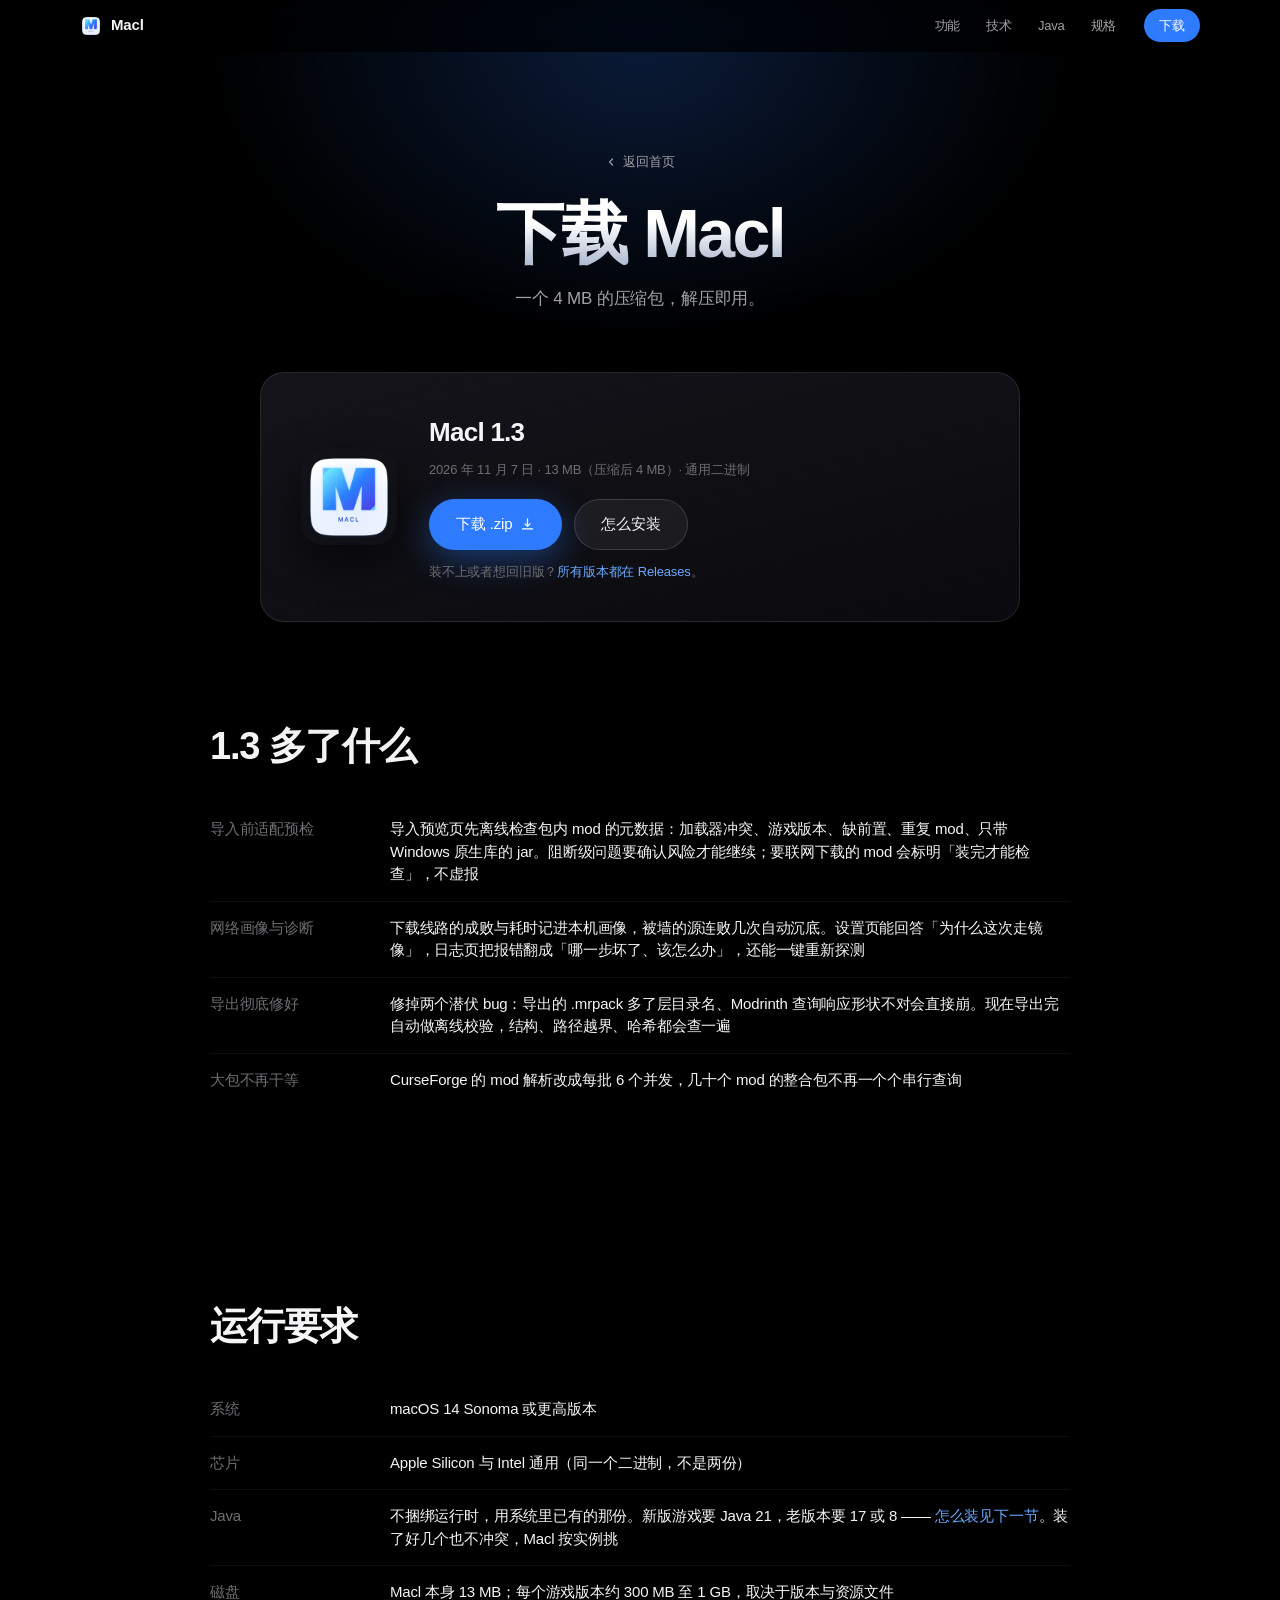
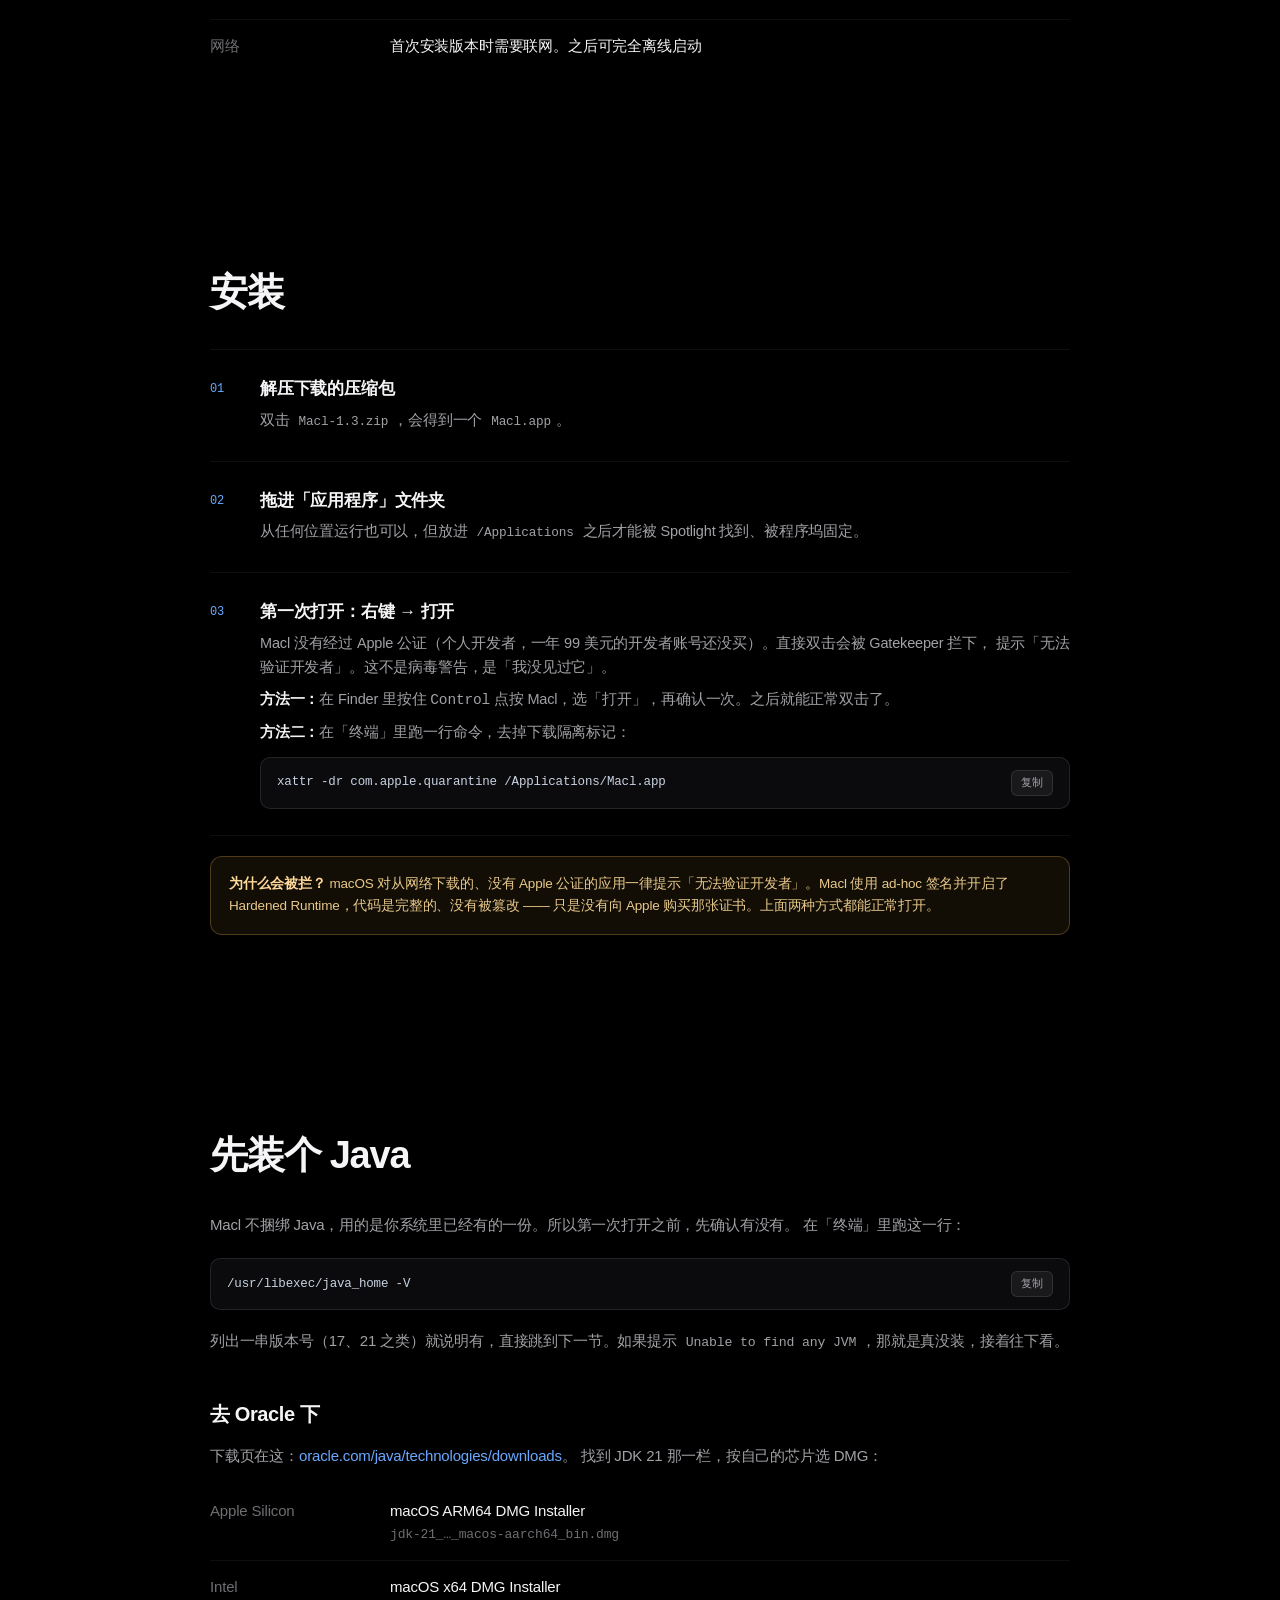
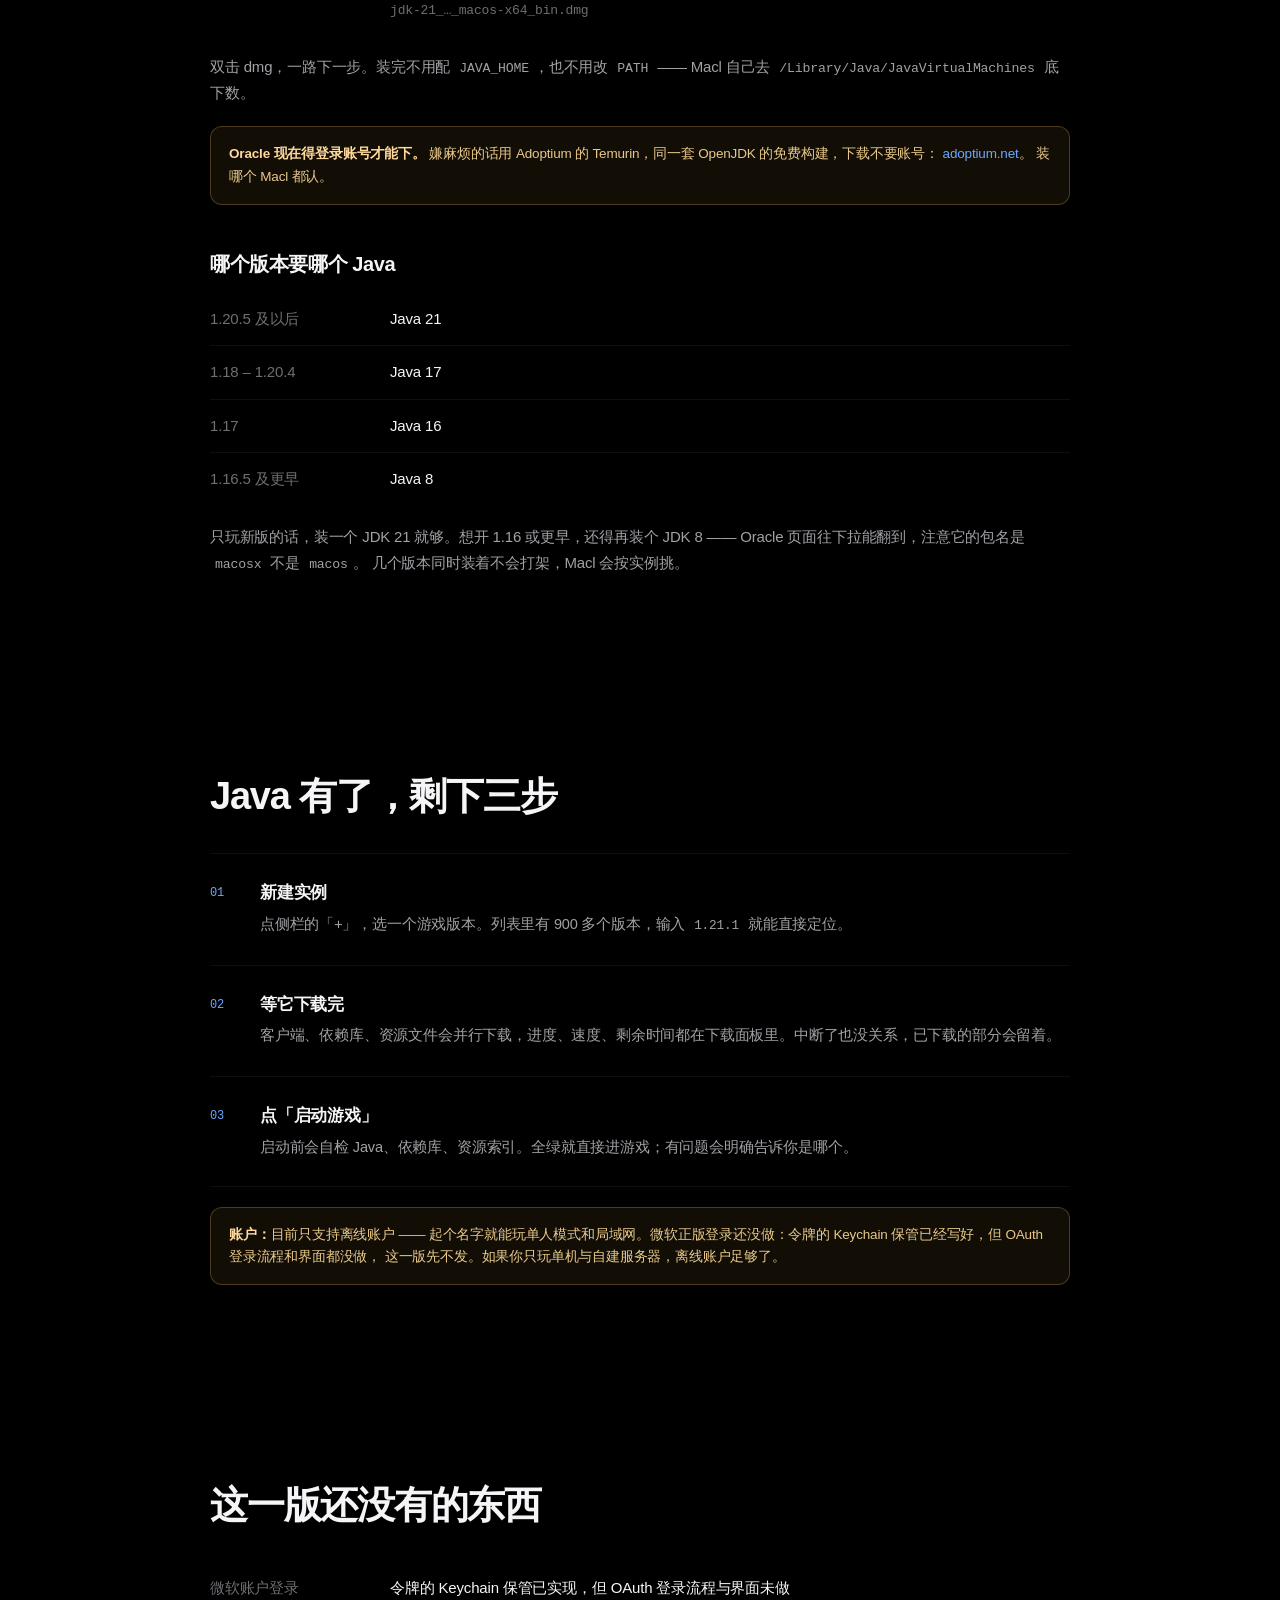
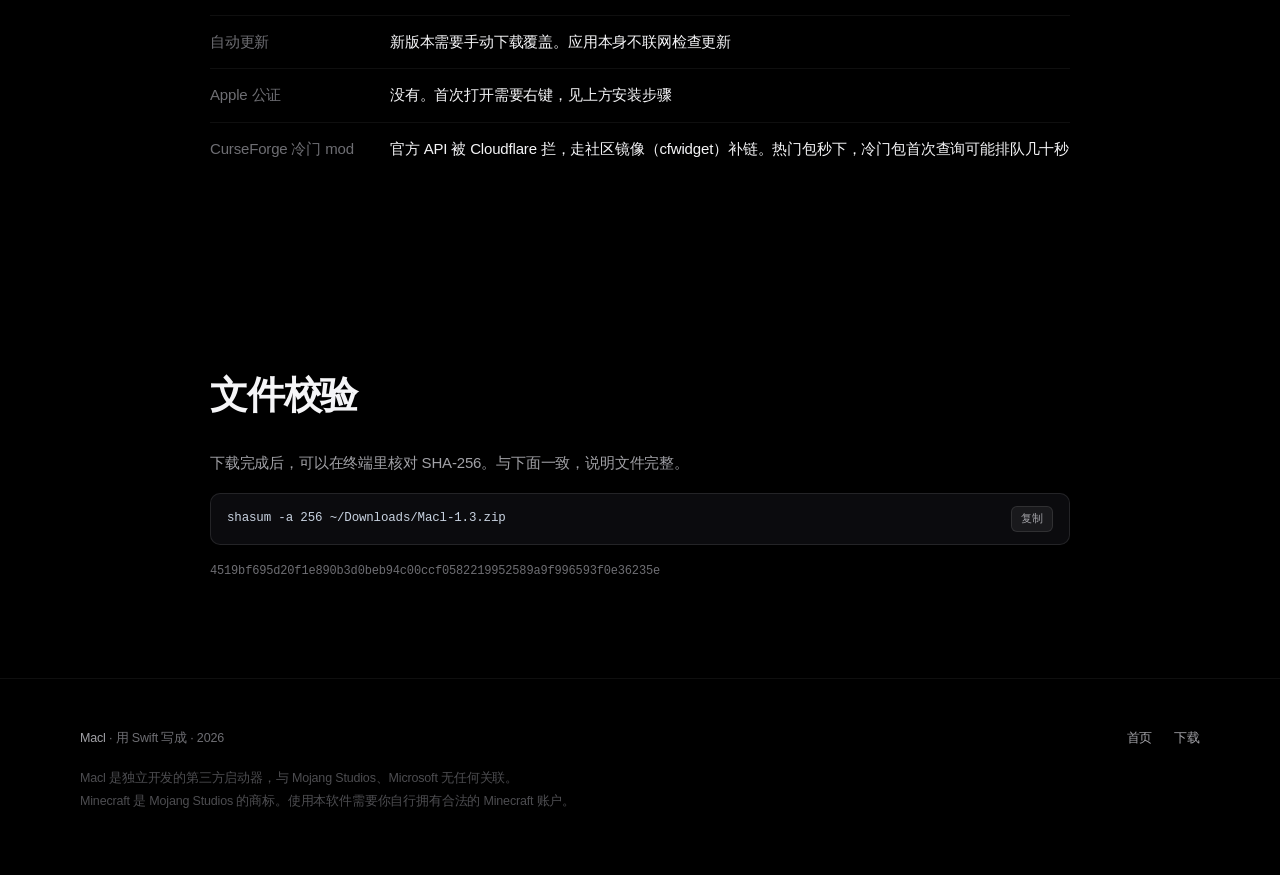
==== commit 4381ebfd: "修正 1.3 安装包：构建前写入版本号，重新打包并更新校验和" ====
--- a/download/index.html
+++ b/download/index.html
@@ -264,7 +264,7 @@
       <span>shasum -a 256 ~/Downloads/Macl-1.3.zip</span>
       <button data-copy="shasum -a 256 ~/Downloads/Macl-1.3.zip">复制</button>
     </div>
-    <p class="hash" style="margin-top:16px">7f5d2d19f28812bf645b3e915b0f20ba402fd69d808a7f592dec256f6c7c23a4</p>
+    <p class="hash" style="margin-top:16px">4519bf695d20f1e890b3d0beb94c00ccf0582219952589a9f996593f0e36235e</p>
   </div>
 </section>
 
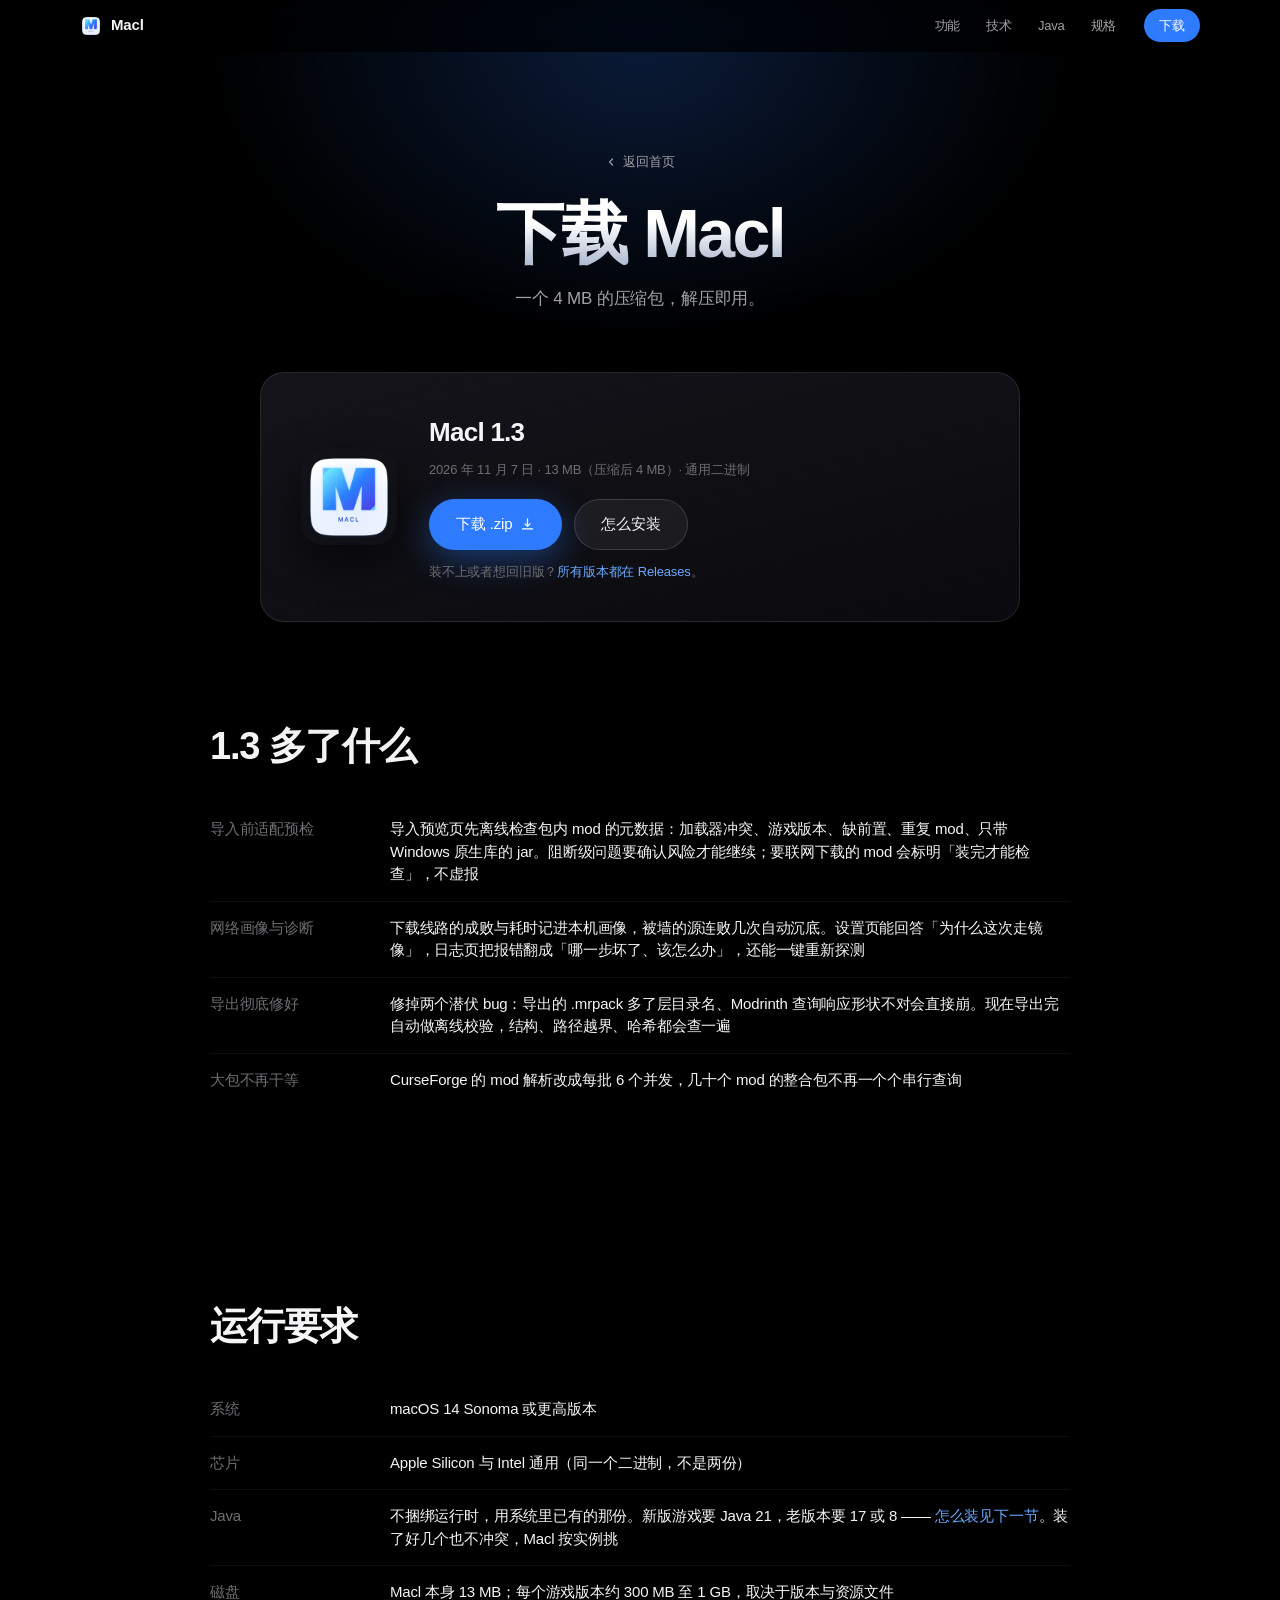
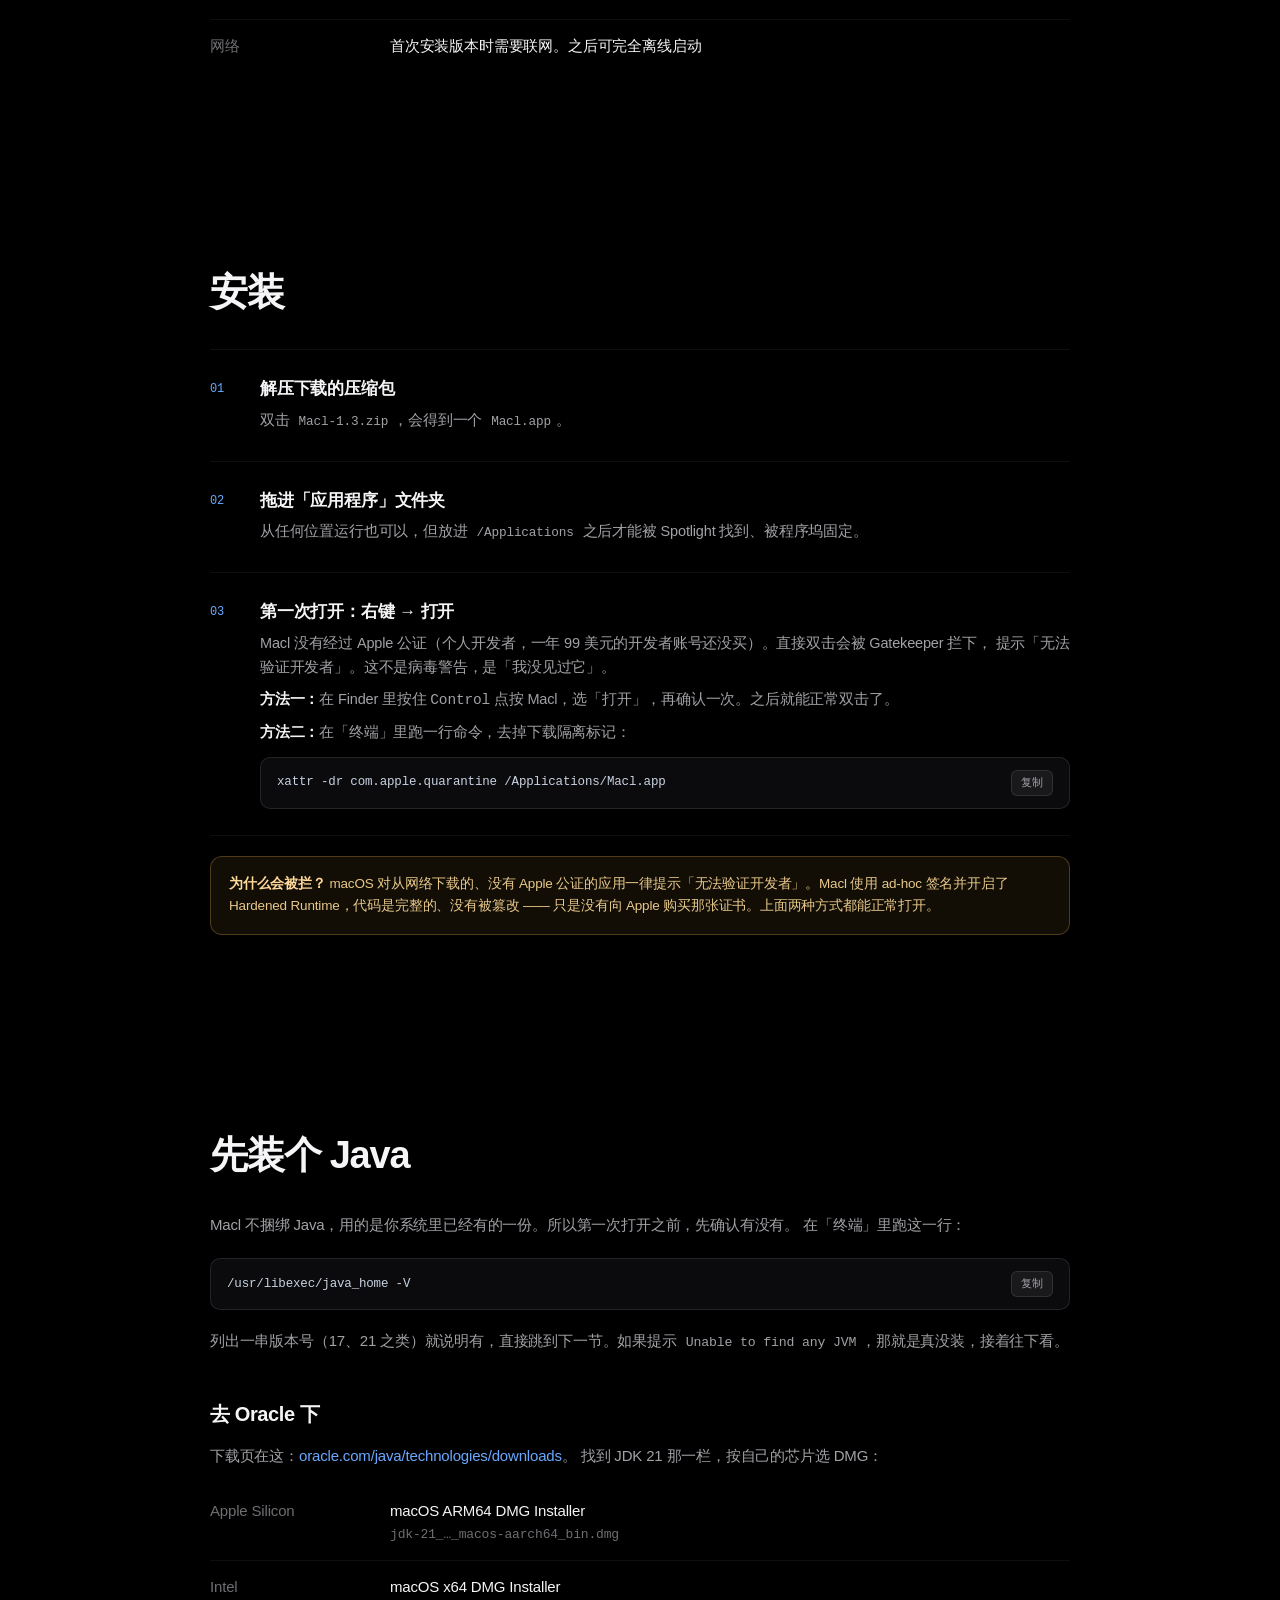
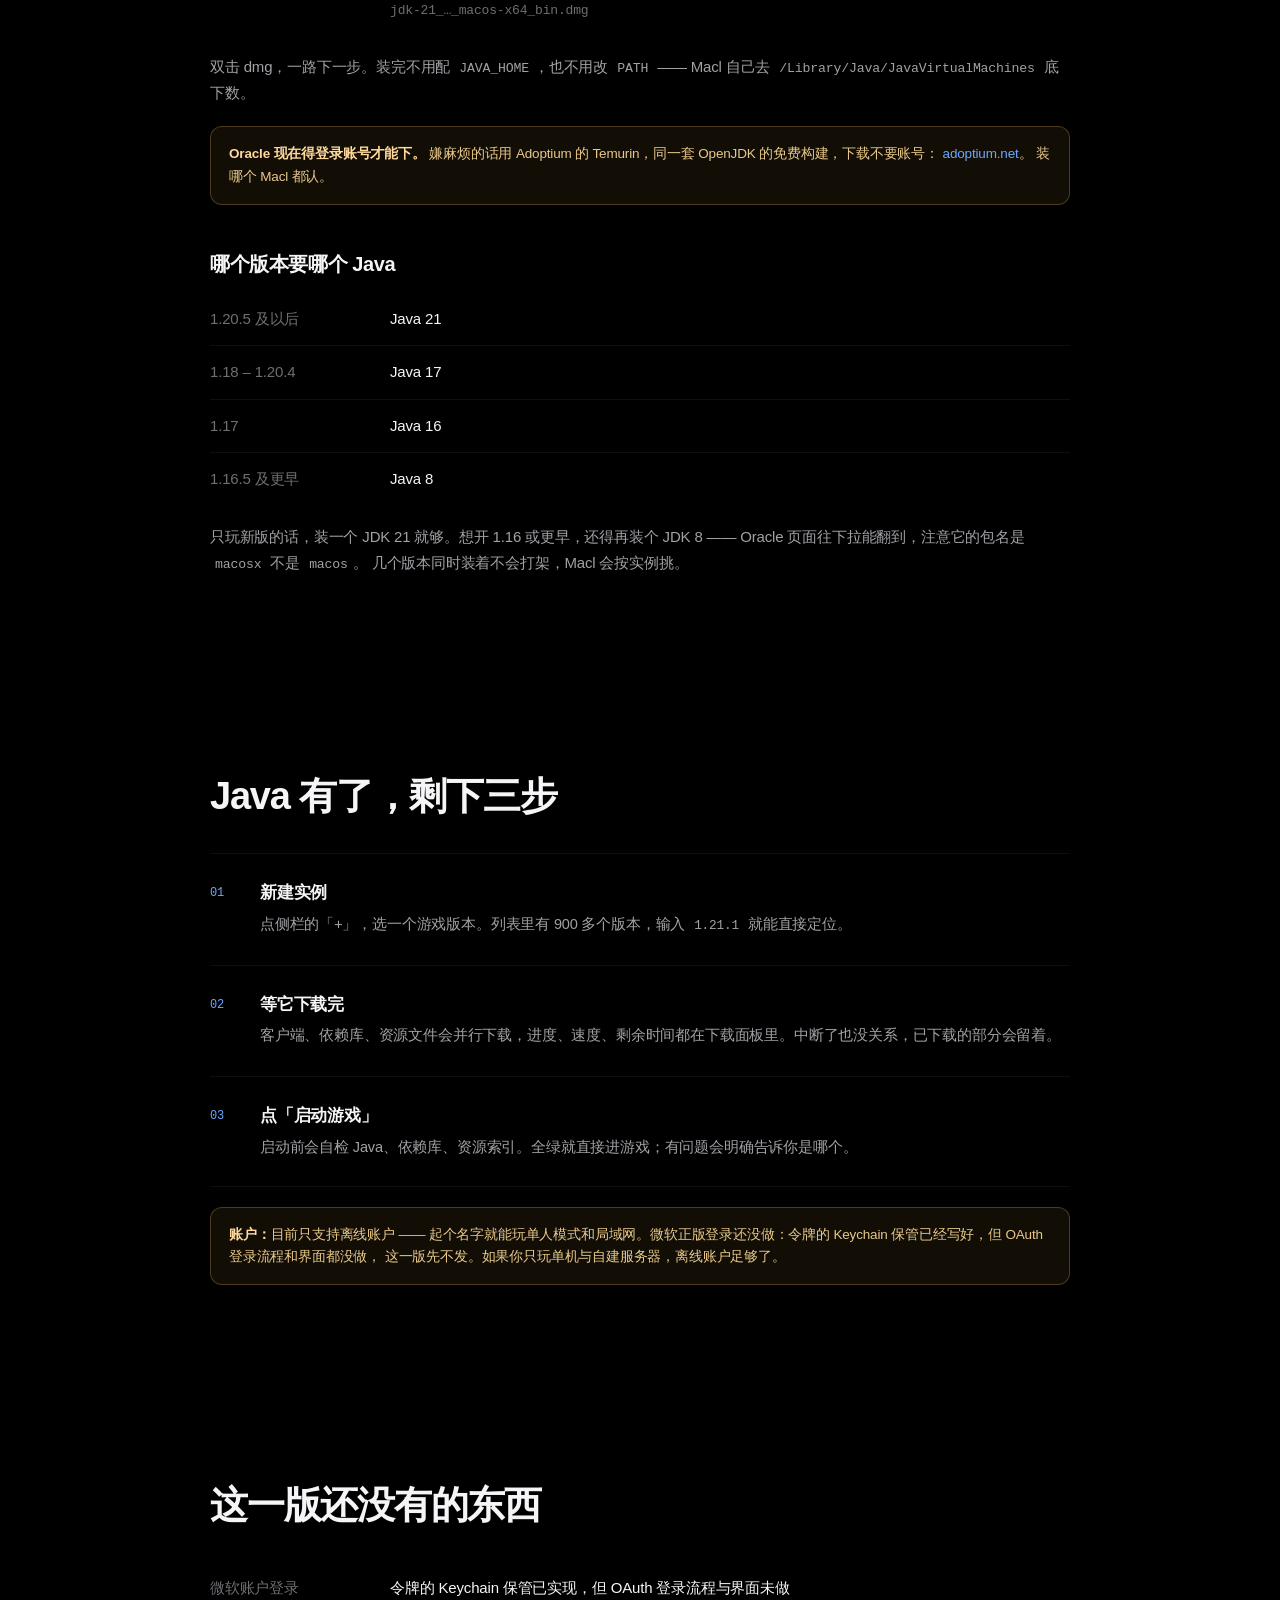
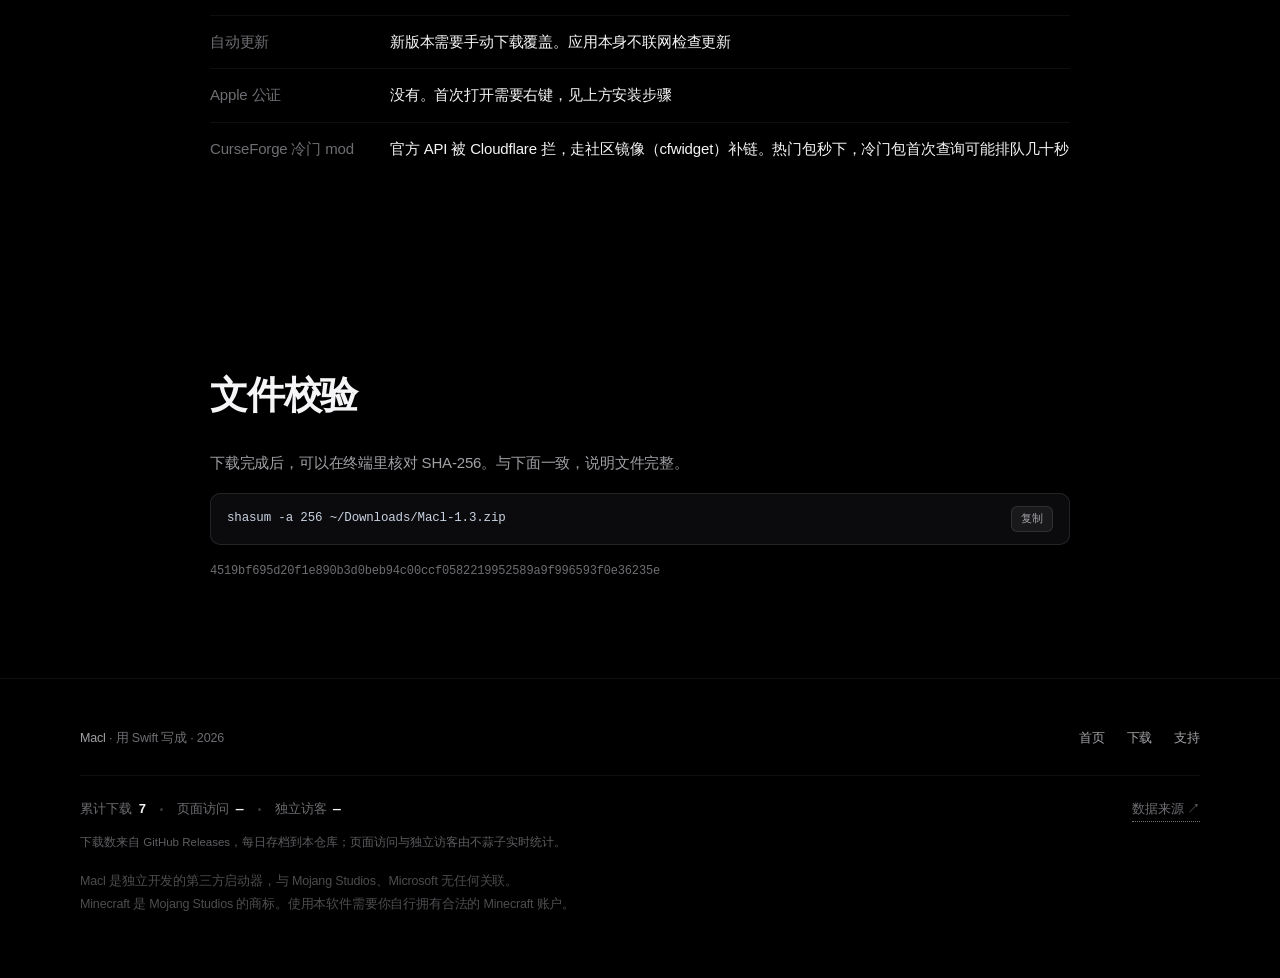
==== commit 2a081173: "重做支持入口并新增真实统计 - 去掉橙色模板弹窗与固定横幅，改为与站内一致的深色支持区块与页脚链接 - 文案改为具体用途（Apple 公证年费），去掉 emoji 与模板话术 - 新增下载计数：Git" ====
--- a/download/index.html
+++ b/download/index.html
@@ -275,8 +275,22 @@
       <div style="display:flex;gap:22px">
         <a href="../">首页</a>
         <a href="../downloads/Macl-1.3.zip">下载</a>
-      </div>
-    </div>
+        <a href="../#support">支持</a>
+      </div>
+    </div>
+
+    <div class="stats-wrap" data-stats-url="../assets/stats.json" hidden>
+      <div class="stats">
+      <span>累计下载 <b data-stat="downloads">—</b></span>
+      <i></i>
+      <span>页面访问 <b data-stat="pageViews">—</b></span>
+      <i></i>
+      <span>独立访客 <b data-stat="visitors">—</b></span>
+      <a href="https://github.com/apple-PC/macl/commits/main/assets/stats.json" target="_blank" rel="noopener">数据来源 ↗</a>
+      </div>
+      <p class="stats-note">下载数来自 GitHub Releases，每日存档到本仓库；页面访问与独立访客由不蒜子实时统计。</p>
+    </div>
+
     <p class="sep">
       Macl 是独立开发的第三方启动器，与 Mojang Studios、Microsoft 无任何关联。<br>
       Minecraft 是 Mojang Studios 的商标。使用本软件需要你自行拥有合法的 Minecraft 账户。
--- a/assets/style.css
+++ b/assets/style.css
@@ -938,3 +938,100 @@
   .dl-card img.icon { width: 72px; height: 72px; border-radius: 17px; }
   .spec-table th { width: 110px; padding-right: 12px; }
 }
+
+/* ---------------------------------------------------------------- 支持 Macl */
+
+.support { padding: 0 0 96px; }
+.support-card {
+  display: grid;
+  grid-template-columns: minmax(0, 1fr) 230px;
+  gap: 48px;
+  align-items: center;
+  padding: 44px 48px;
+  background: var(--panel);
+  border: 1px solid var(--line-soft);
+  border-radius: var(--radius);
+}
+.support-copy h3 {
+  font-size: clamp(22px, 2.4vw, 30px);
+  font-weight: 650;
+  letter-spacing: -0.03em;
+  margin-bottom: 16px;
+}
+.support-copy p:not(.kicker) {
+  color: var(--dim);
+  font-size: 14.5px;
+  line-height: 1.8;
+  max-width: 620px;
+  margin-bottom: 10px;
+}
+.support-copy p:last-child { margin-bottom: 0; }
+.support-action {
+  display: flex;
+  flex-direction: column;
+  align-items: flex-start;
+  gap: 12px;
+  padding-left: 40px;
+  border-left: 1px solid var(--line-soft);
+}
+.support-action > a {
+  display: inline-flex;
+  align-items: center;
+  gap: 8px;
+  color: var(--blue-soft);
+  font-size: 15px;
+  font-weight: 600;
+  padding-bottom: 5px;
+  border-bottom: 1px solid rgba(106, 168, 255, 0.35);
+  transition: color 0.2s var(--ease), border-color 0.2s var(--ease);
+}
+.support-action > a:hover { color: var(--ink); border-color: var(--ink); }
+.support-action > a svg { width: 16px; height: 16px; }
+.support-action span { font-size: 12px; color: var(--dimmer); line-height: 1.6; }
+@media (max-width: 800px) {
+  .support-card { grid-template-columns: 1fr; gap: 28px; padding: 32px 28px; }
+  .support-action {
+    padding-left: 0;
+    padding-top: 24px;
+    border-left: 0;
+    border-top: 1px solid var(--line-soft);
+  }
+}
+
+/* ---------------------------------------------------------------- 真实数据 */
+
+.stats-wrap[hidden] { display: none; }
+.stats {
+  display: flex;
+  align-items: center;
+  gap: 14px;
+  flex-wrap: wrap;
+  margin-top: 26px;
+  padding-top: 22px;
+  border-top: 1px solid var(--line-soft);
+  font-size: 12.5px;
+  color: var(--dimmer);
+  letter-spacing: 0;
+}
+.stats b {
+  margin-left: 3px;
+  color: var(--ink);
+  font-family: var(--mono);
+  font-size: 13px;
+  font-weight: 600;
+  font-variant-numeric: tabular-nums;
+}
+.stats i { width: 3px; height: 3px; border-radius: 50%; background: var(--dimmer); opacity: 0.5; }
+.stats a { margin-left: auto; color: var(--dimmer); border-bottom: 1px dotted var(--dimmer); }
+.stats a:hover { color: var(--blue-soft); border-color: var(--blue-soft); }
+.stats-note {
+  margin-top: 10px;
+  font-size: 11.5px;
+  color: var(--dimmer);
+  opacity: 0.85;
+  letter-spacing: 0;
+}
+@media (max-width: 600px) {
+  .stats { gap: 10px; }
+  .stats a { margin-left: 0; width: 100%; }
+}
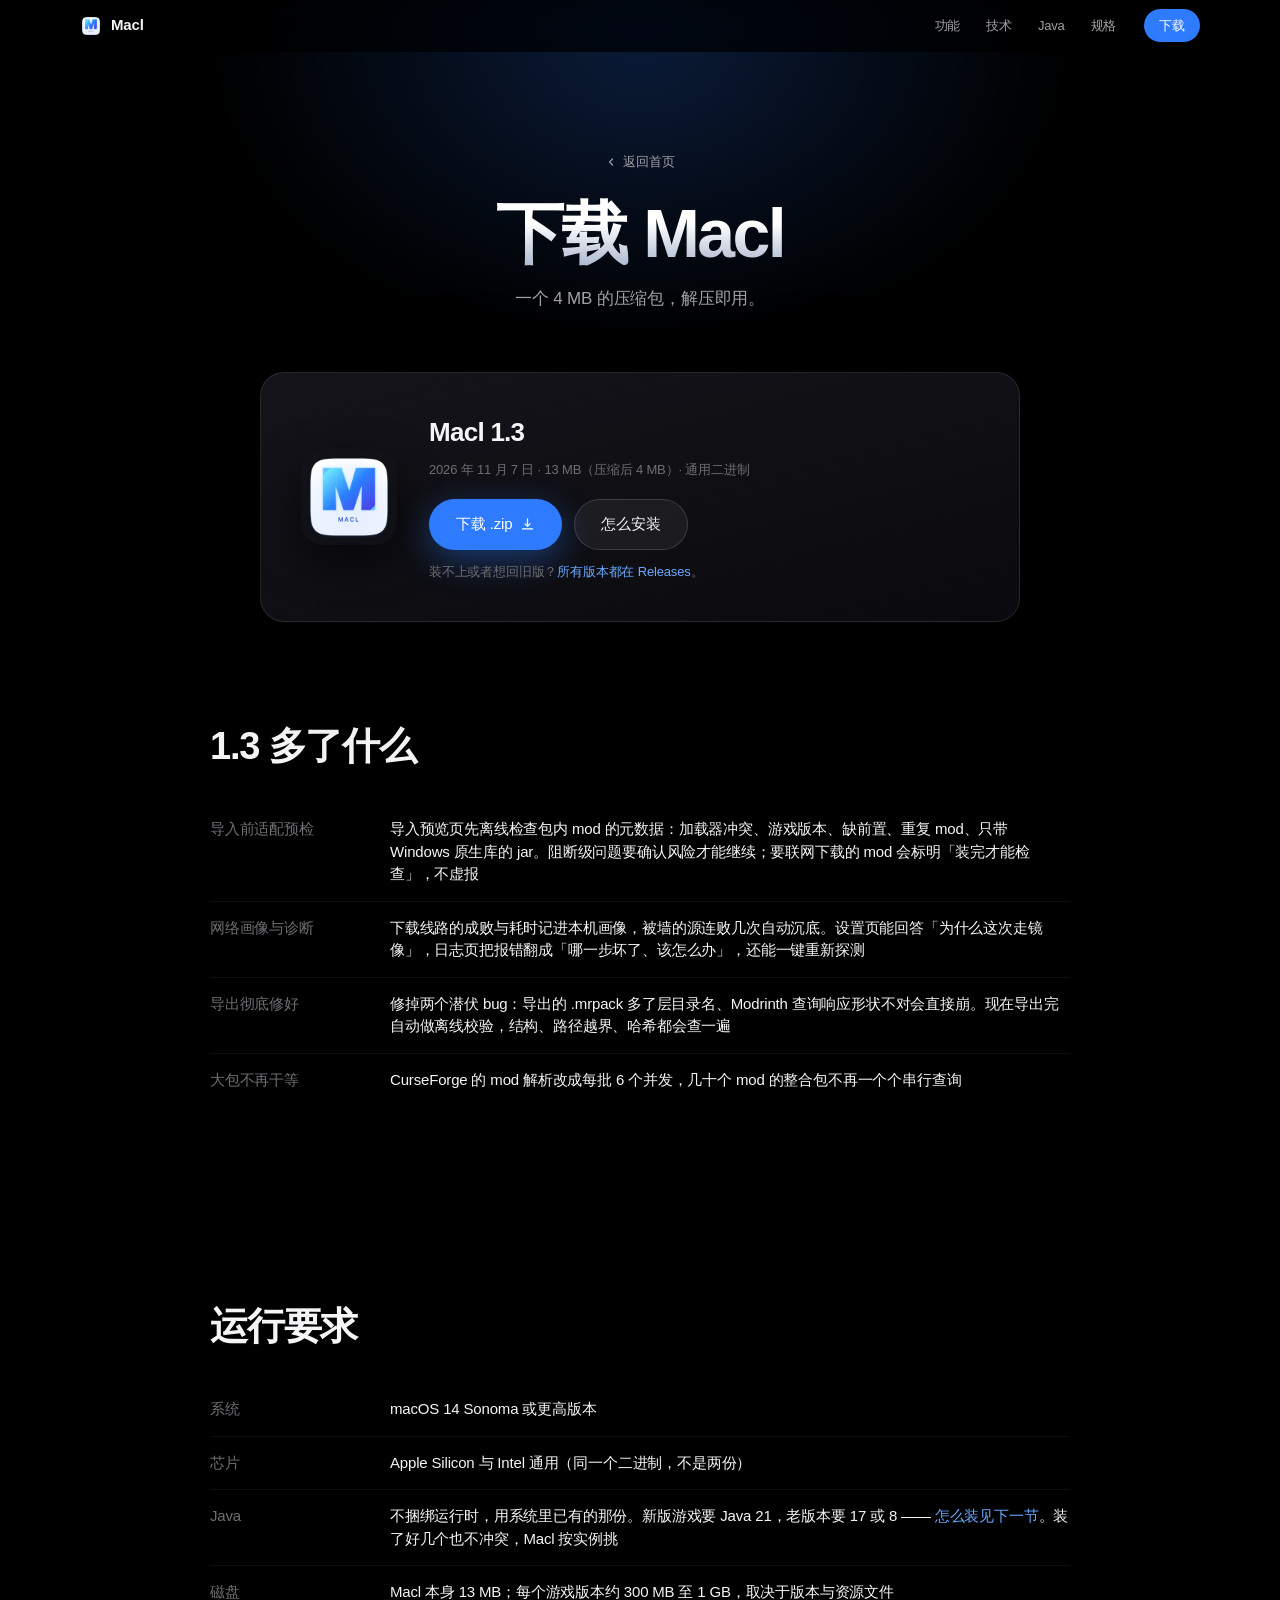
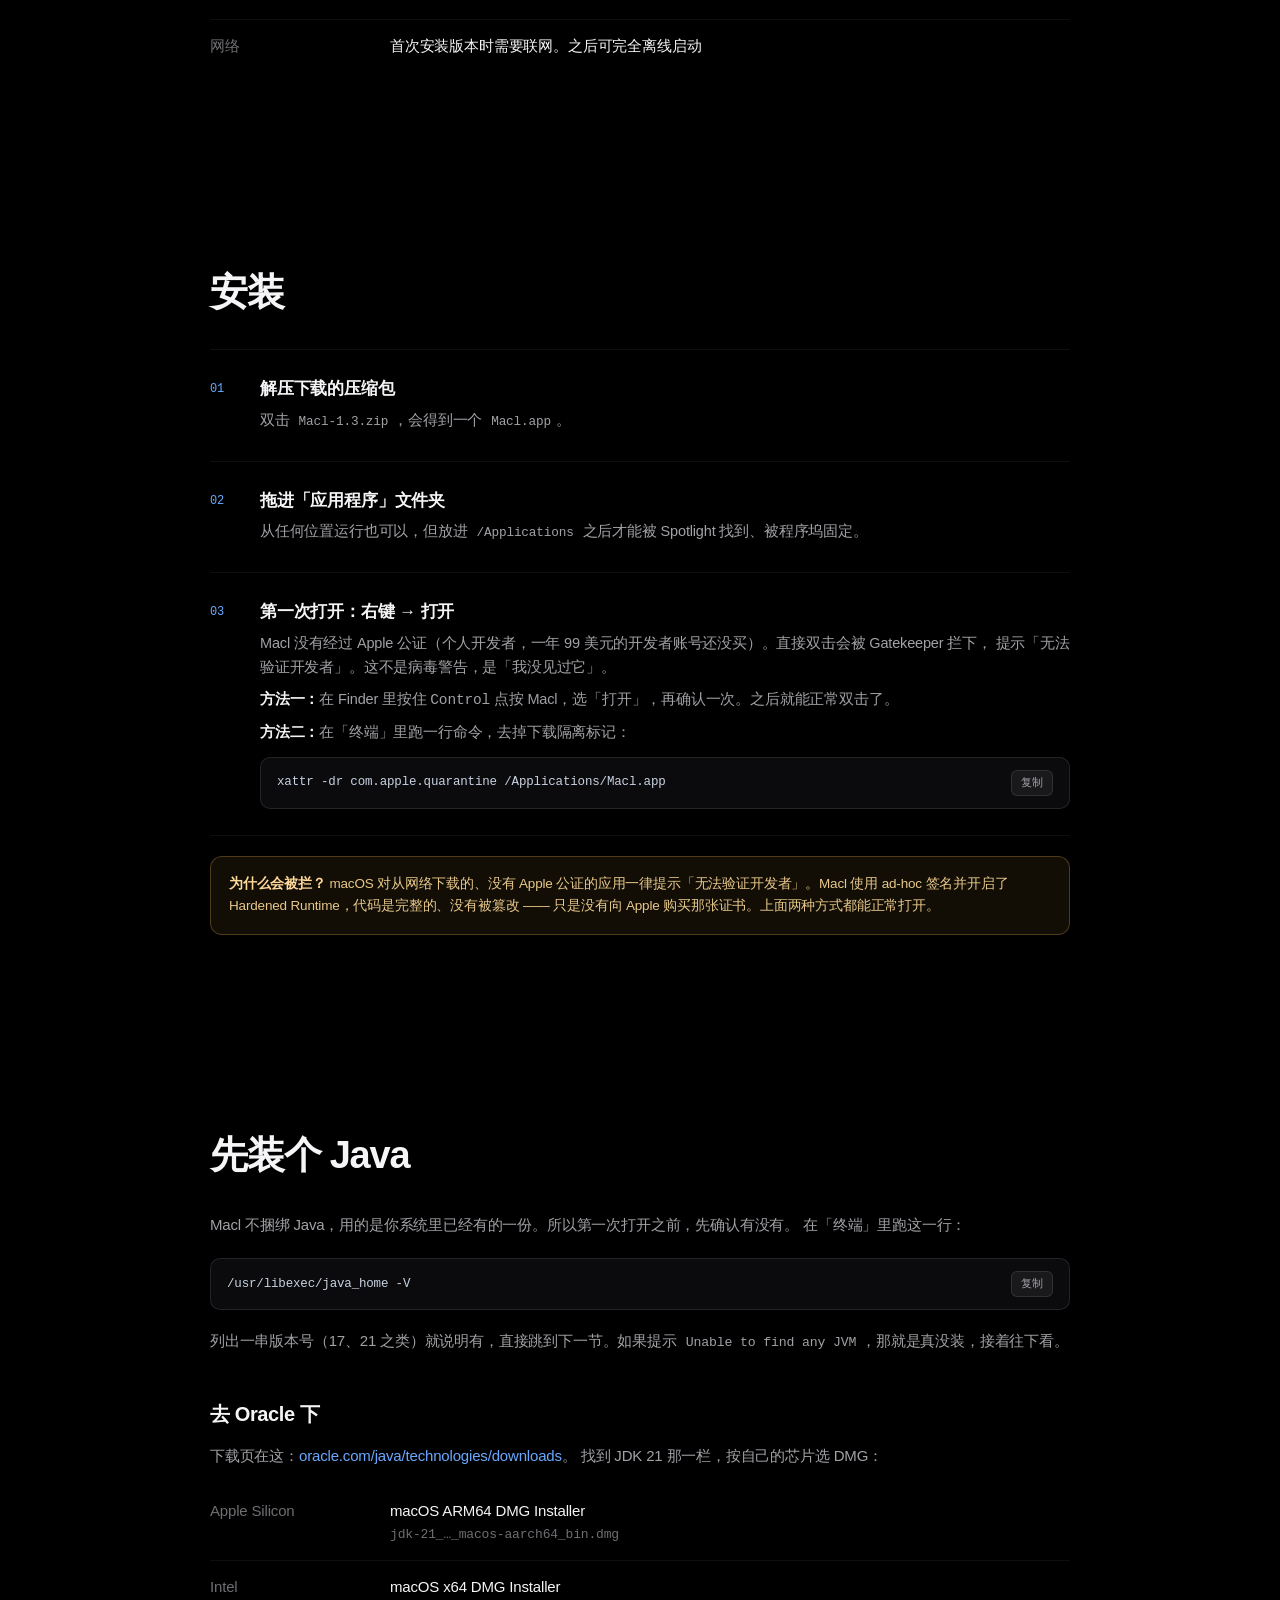
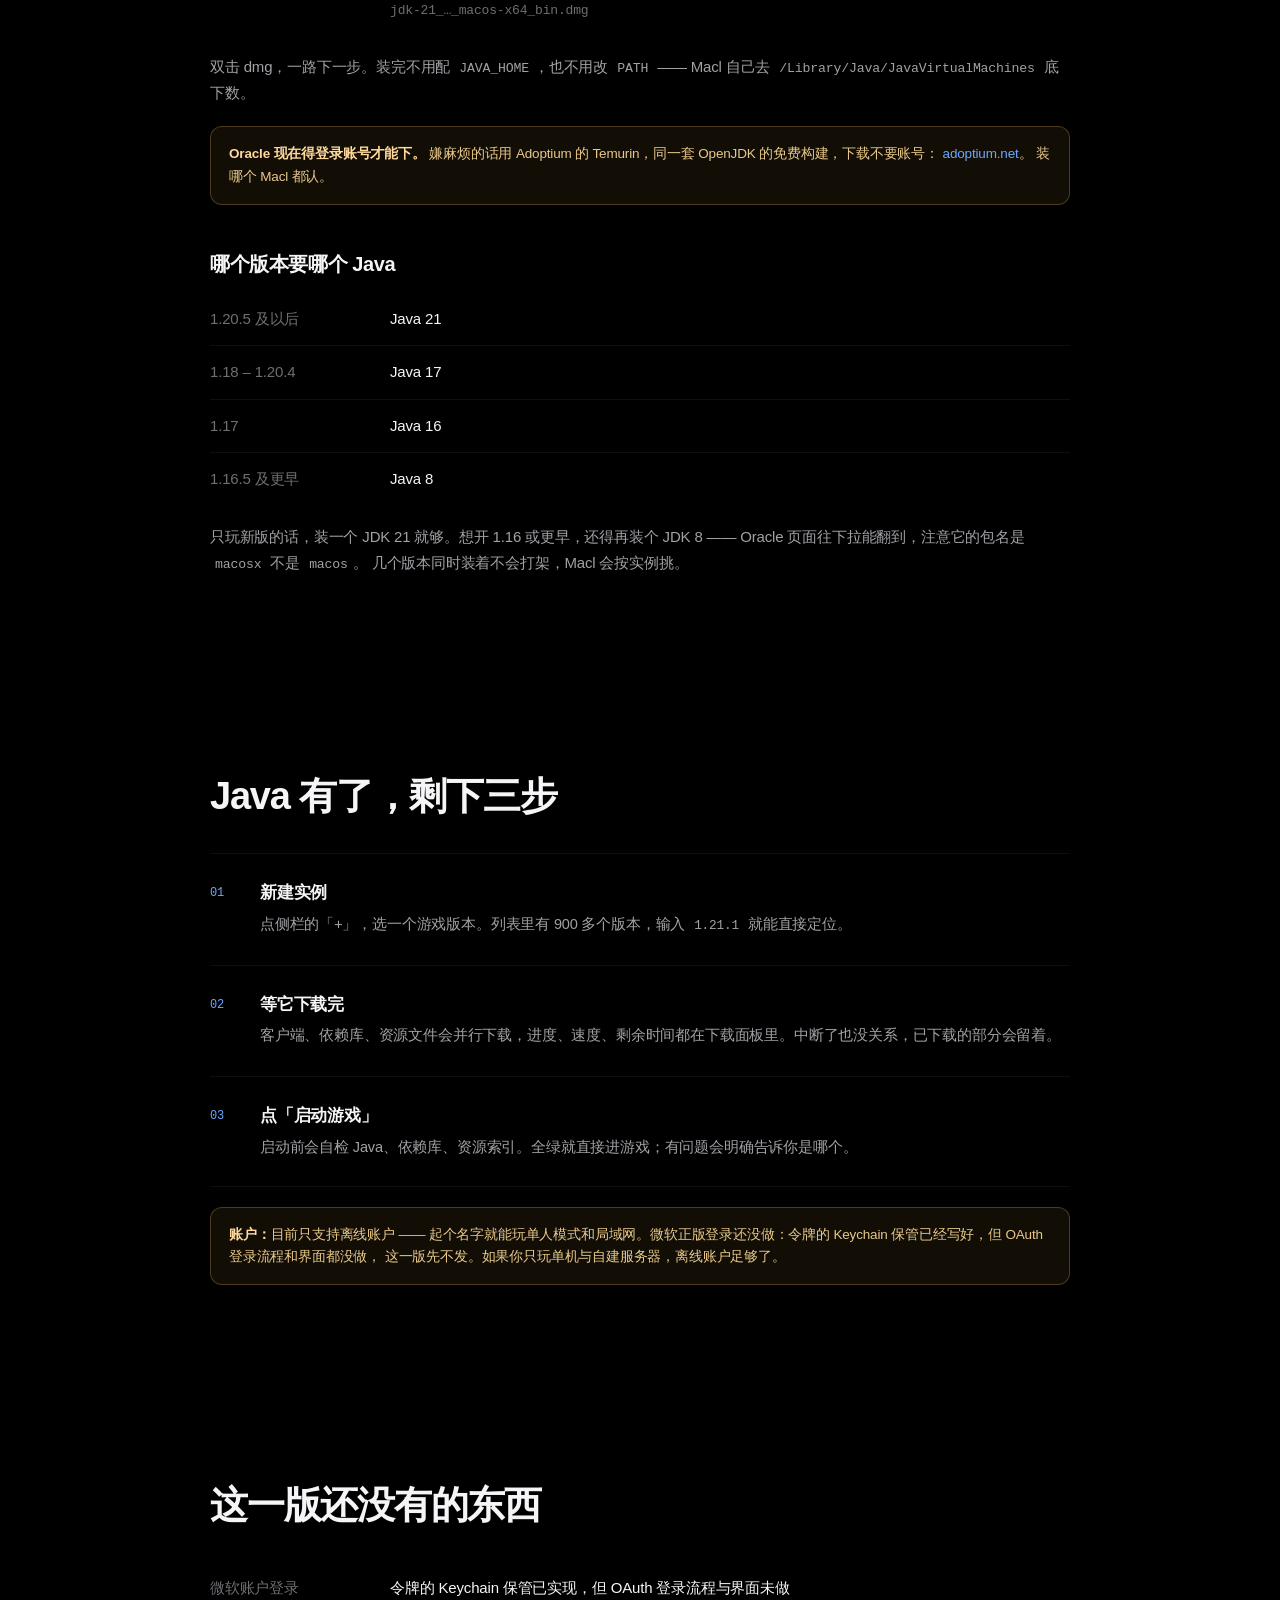
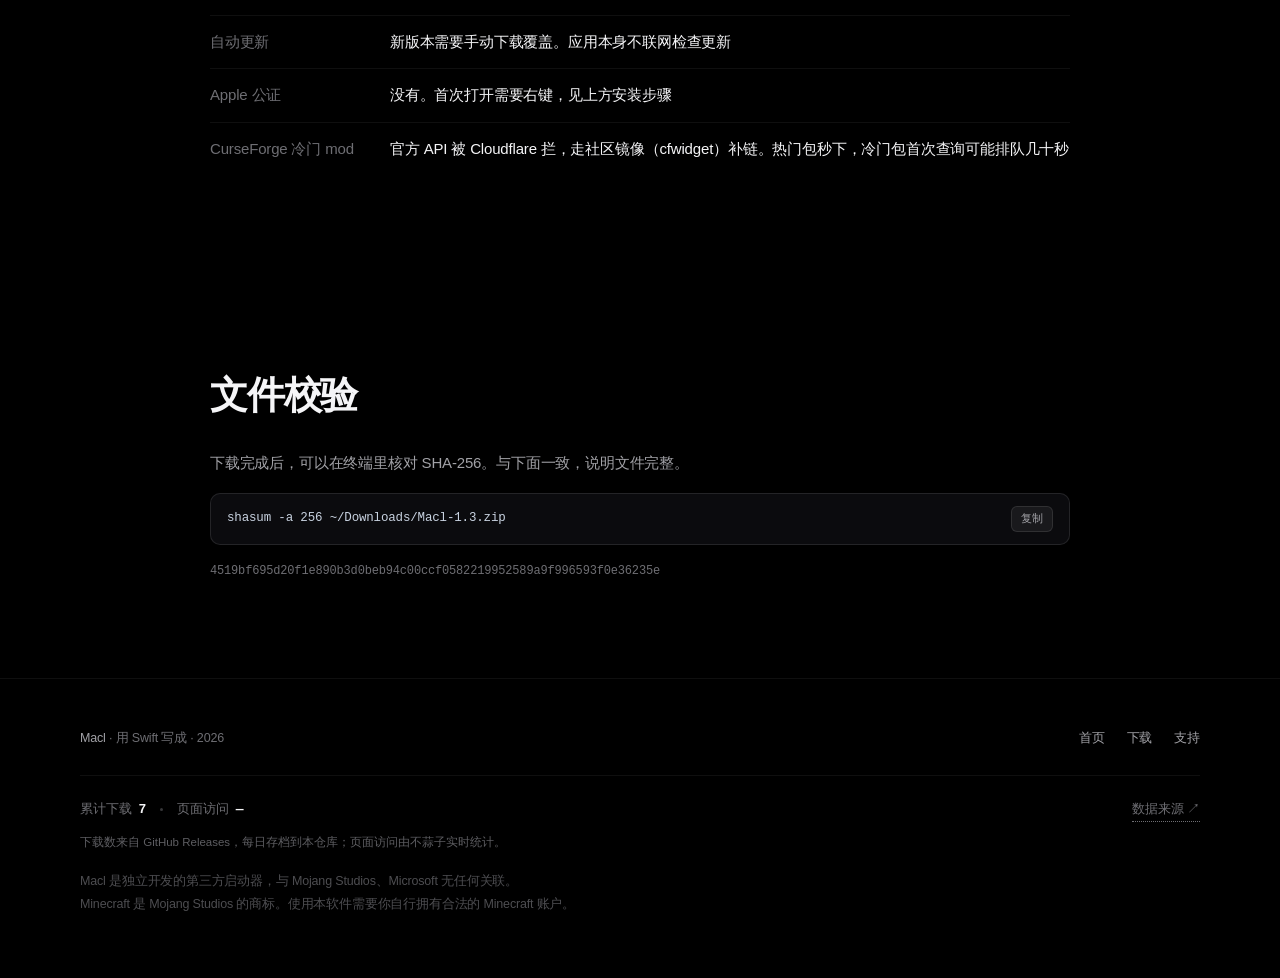
==== commit 8cbc4a74: "统计只保留可信指标：去掉独立访客 不蒜子实测 site_uv 与 site_pv 同步递增，不构成独立访客统计； 宁可少显示一项，也不展示半真半假的数字。" ====
--- a/download/index.html
+++ b/download/index.html
@@ -284,11 +284,9 @@
       <span>累计下载 <b data-stat="downloads">—</b></span>
       <i></i>
       <span>页面访问 <b data-stat="pageViews">—</b></span>
-      <i></i>
-      <span>独立访客 <b data-stat="visitors">—</b></span>
       <a href="https://github.com/apple-PC/macl/commits/main/assets/stats.json" target="_blank" rel="noopener">数据来源 ↗</a>
       </div>
-      <p class="stats-note">下载数来自 GitHub Releases，每日存档到本仓库；页面访问与独立访客由不蒜子实时统计。</p>
+      <p class="stats-note">下载数来自 GitHub Releases，每日存档到本仓库；页面访问由不蒜子实时统计。</p>
     </div>
 
     <p class="sep">
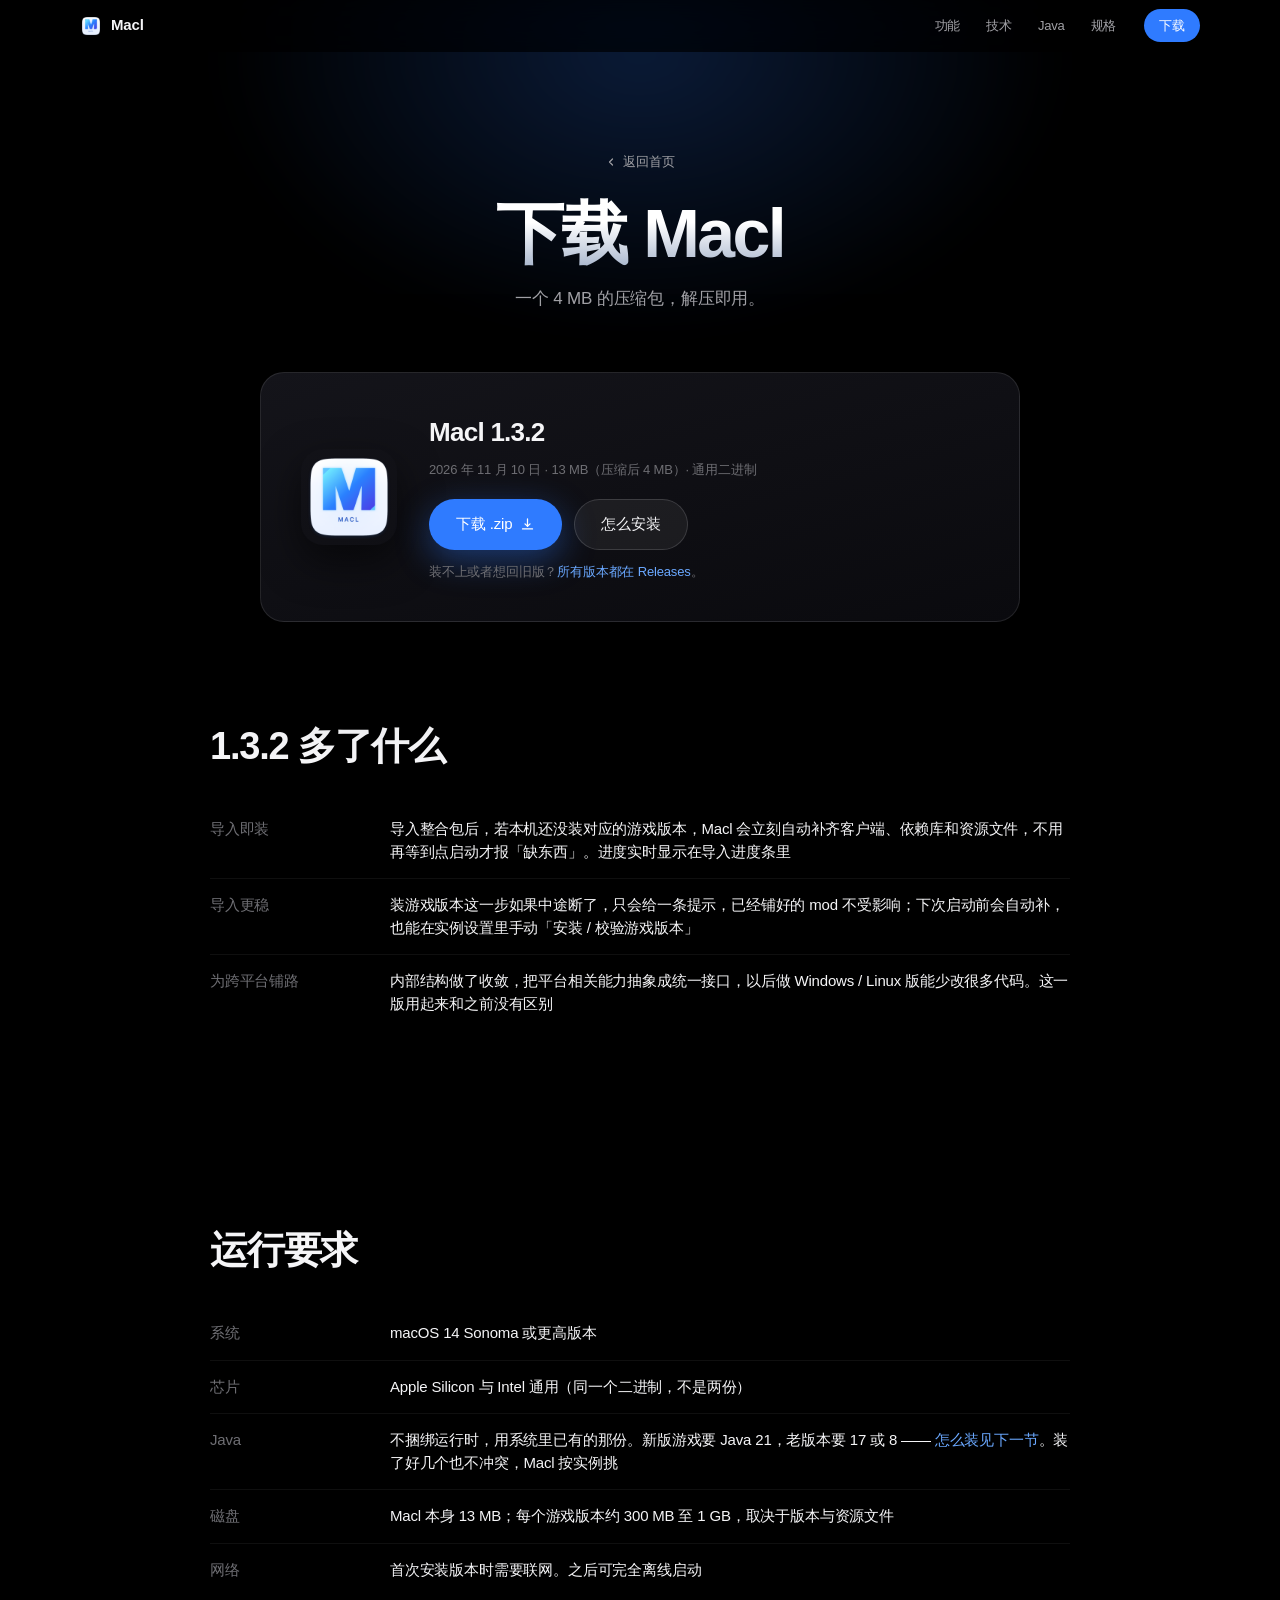
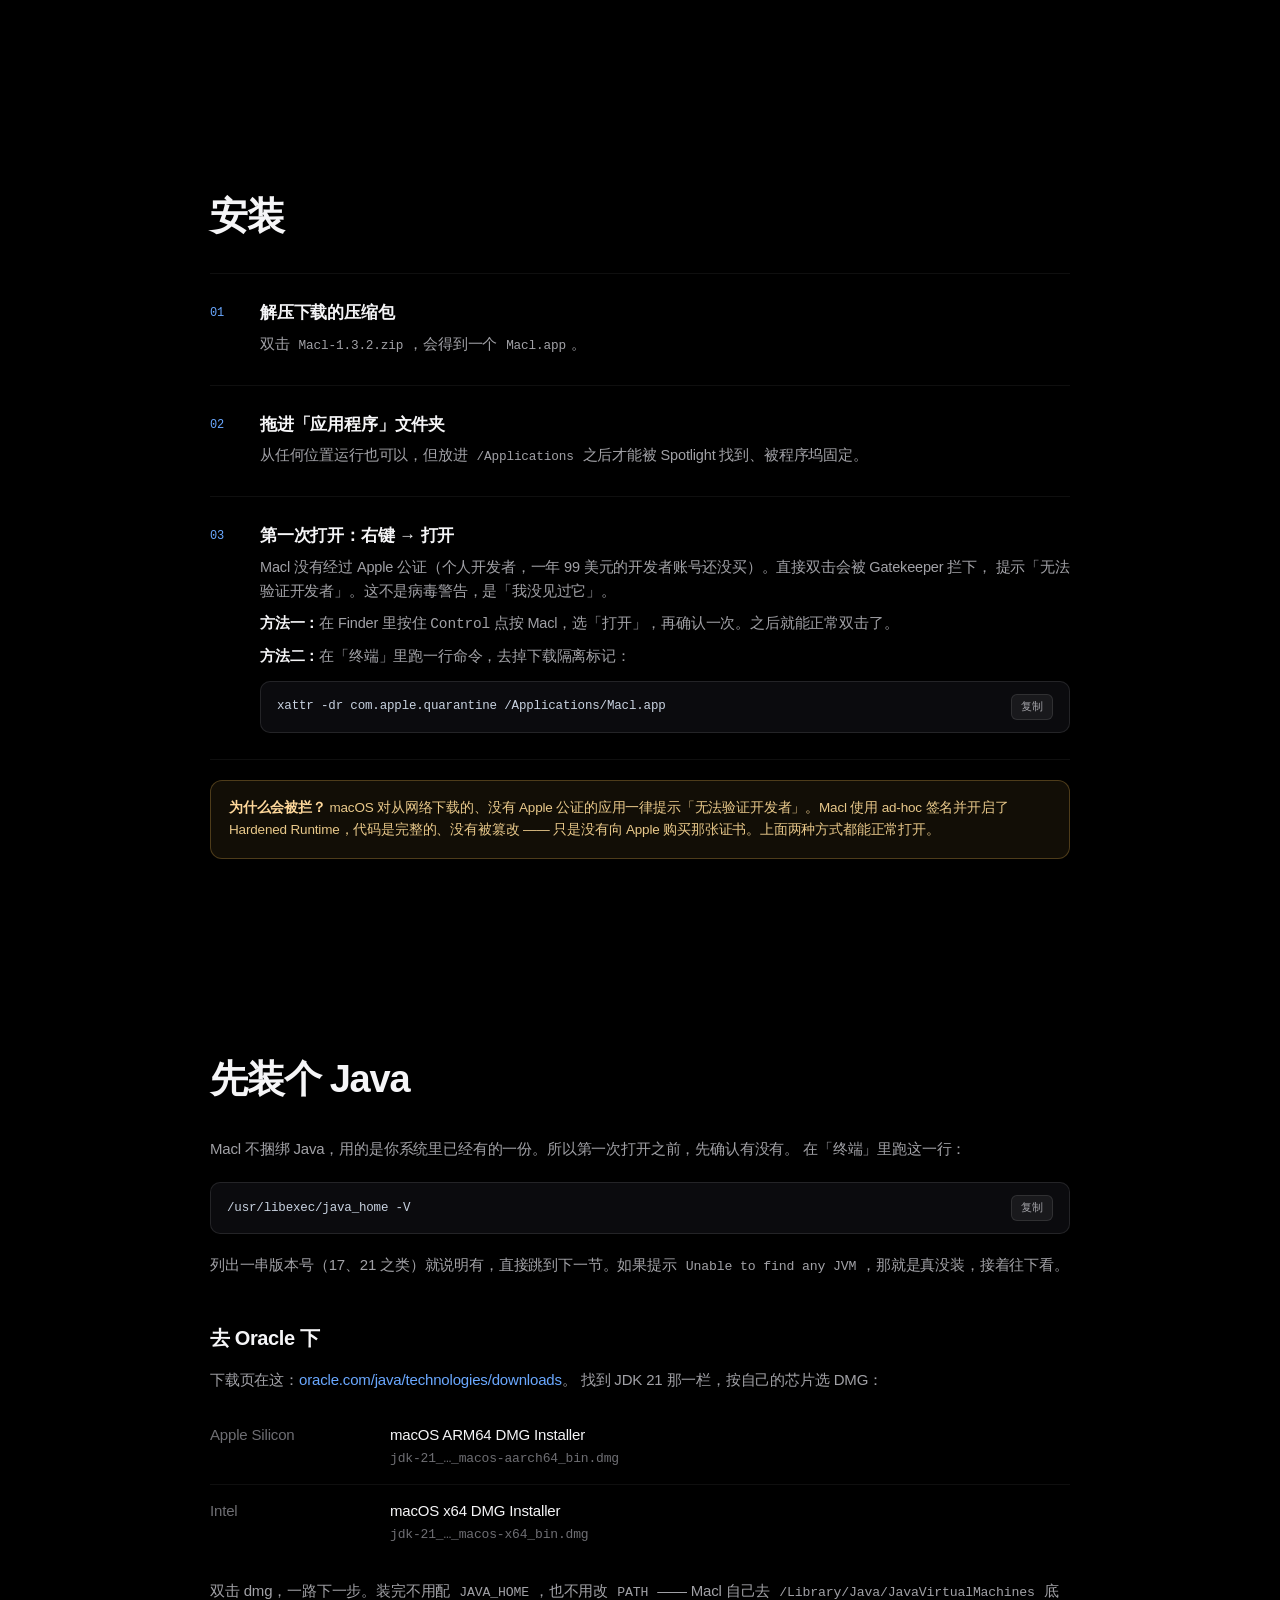
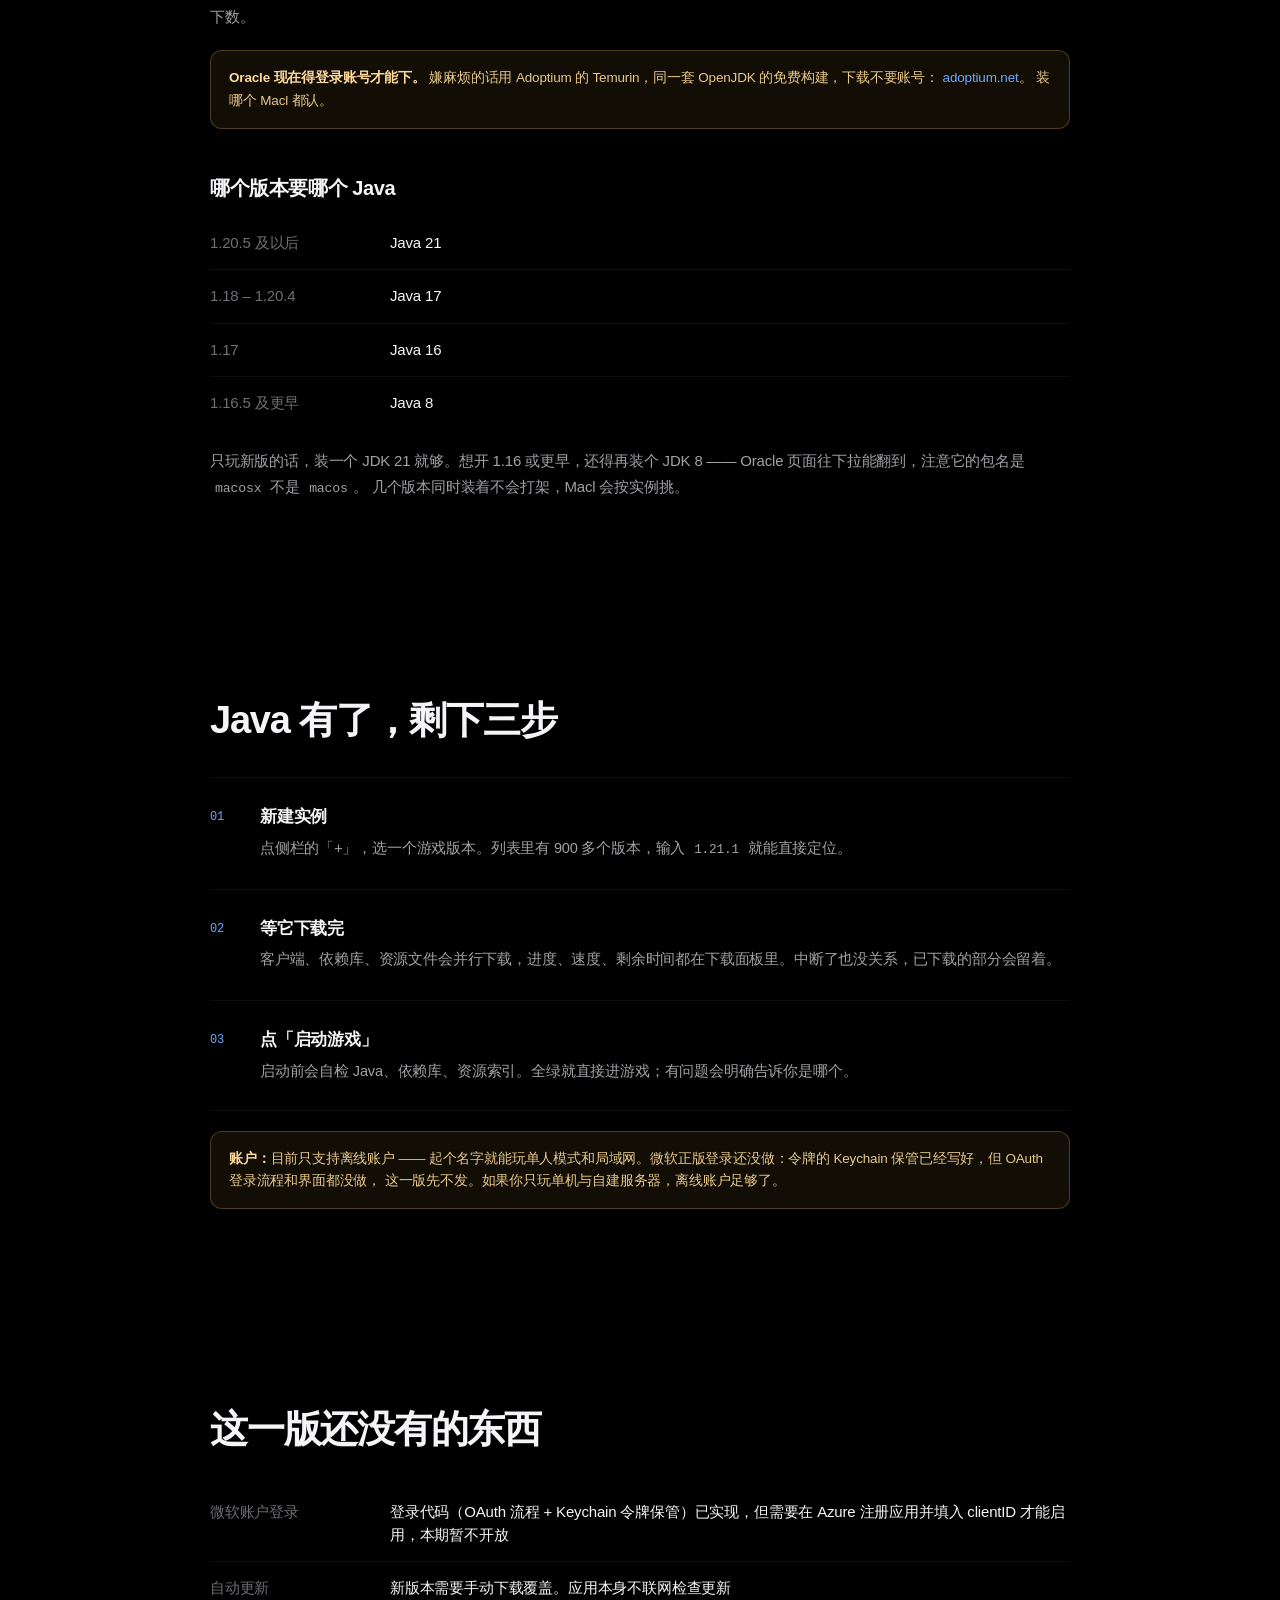
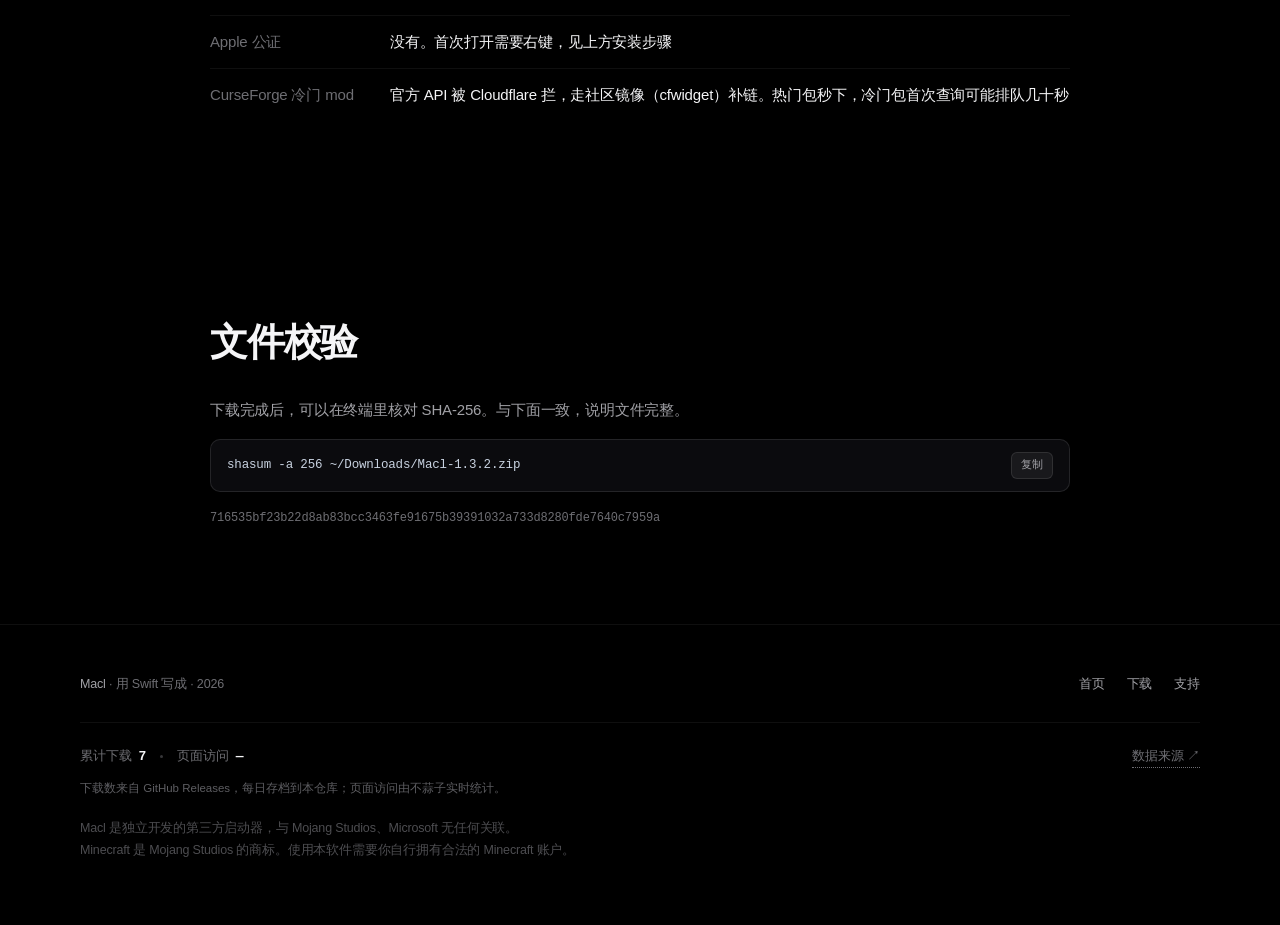
==== commit 2a1ad778: "发 1.3.2" ====
--- a/download/index.html
+++ b/download/index.html
@@ -4,10 +4,10 @@
 <meta charset="utf-8">
 <script>document.documentElement.classList.remove("no-js");</script>
 <meta name="viewport" content="width=device-width, initial-scale=1">
-<title>下载 Macl 1.3 — 为 Mac 而生的 Minecraft 启动器</title>
-<meta name="description" content="下载 Macl 1.3。13 MB，macOS 14 及以上，Apple Silicon 与 Intel 通用。">
+<title>下载 Macl 1.3.2 — 为 Mac 而生的 Minecraft 启动器</title>
+<meta name="description" content="下载 Macl 1.3.2。13 MB，macOS 14 及以上，Apple Silicon 与 Intel 通用。">
 <meta name="theme-color" content="#000000">
-<meta property="og:title" content="下载 Macl 1.3 — 为 Mac 而生的 Minecraft 启动器">
+<meta property="og:title" content="下载 Macl 1.3.2 — 为 Mac 而生的 Minecraft 启动器">
 <meta property="og:description" content="13 MB，macOS 14 及以上，Apple Silicon 与 Intel 通用。">
 <meta property="og:image" content="https://apple-pc.github.io/macl/assets/icon.png">
 <meta property="og:url" content="https://apple-pc.github.io/macl/download/">
@@ -31,7 +31,7 @@
       <a href="#java">Java</a>
       <a href="../#numbers">规格</a>
     </div>
-    <a class="nav-cta" href="../downloads/Macl-1.3.zip">下载</a>
+    <a class="nav-cta" href="../downloads/Macl-1.3.2.zip">下载</a>
   </div>
 </nav>
 
@@ -50,10 +50,10 @@
 <div class="dl-card rise" style="--d:170ms">
   <img class="icon" src="../assets/icon.png" alt="Macl">
   <div class="dl-info">
-    <h2>Macl 1.3</h2>
-    <p class="meta">2026 年 11 月 7 日 · 13 MB（压缩后 4 MB）· 通用二进制</p>
+    <h2>Macl 1.3.2</h2>
+    <p class="meta">2026 年 11 月 10 日 · 13 MB（压缩后 4 MB）· 通用二进制</p>
     <div class="dl-actions">
-      <a class="btn btn-blue" href="../downloads/Macl-1.3.zip" download>
+      <a class="btn btn-blue" href="../downloads/Macl-1.3.2.zip" download>
         下载 .zip
         <svg viewBox="0 0 24 24" fill="none" stroke="currentColor" stroke-width="2" stroke-linecap="round" stroke-linejoin="round"><path d="M12 3v12m0 0 4-4m-4 4-4-4"/><path d="M4 19h16"/></svg>
       </a>
@@ -63,15 +63,14 @@
   </div>
 </div>
 
-<!-- ============================================================ 1.3 变化 -->
-<section class="section-pad">
-  <div class="wrap-narrow">
-    <h2 data-reveal>1.3 多了什么</h2>
-    <table class="spec-table">
-      <tr><th>导入前适配预检</th><td>导入预览页先离线检查包内 mod 的元数据：加载器冲突、游戏版本、缺前置、重复 mod、只带 Windows 原生库的 jar。阻断级问题要确认风险才能继续；要联网下载的 mod 会标明「装完才能检查」，不虚报</td></tr>
-      <tr><th>网络画像与诊断</th><td>下载线路的成败与耗时记进本机画像，被墙的源连败几次自动沉底。设置页能回答「为什么这次走镜像」，日志页把报错翻成「哪一步坏了、该怎么办」，还能一键重新探测</td></tr>
-      <tr><th>导出彻底修好</th><td>修掉两个潜伏 bug：导出的 .mrpack 多了层目录名、Modrinth 查询响应形状不对会直接崩。现在导出完自动做离线校验，结构、路径越界、哈希都会查一遍</td></tr>
-      <tr><th>大包不再干等</th><td>CurseForge 的 mod 解析改成每批 6 个并发，几十个 mod 的整合包不再一个个串行查询</td></tr>
+<!-- ============================================================ 1.3.2 变化 -->
+<section class="section-pad">
+  <div class="wrap-narrow">
+    <h2 data-reveal>1.3.2 多了什么</h2>
+    <table class="spec-table">
+      <tr><th>导入即装</th><td>导入整合包后，若本机还没装对应的游戏版本，Macl 会立刻自动补齐客户端、依赖库和资源文件，不用再等到点启动才报「缺东西」。进度实时显示在导入进度条里</td></tr>
+      <tr><th>导入更稳</th><td>装游戏版本这一步如果中途断了，只会给一条提示，已经铺好的 mod 不受影响；下次启动前会自动补，也能在实例设置里手动「安装 / 校验游戏版本」</td></tr>
+      <tr><th>为跨平台铺路</th><td>内部结构做了收敛，把平台相关能力抽象成统一接口，以后做 Windows / Linux 版能少改很多代码。这一版用起来和之前没有区别</td></tr>
     </table>
   </div>
 </section>
@@ -99,7 +98,7 @@
         <span class="no">01</span>
         <div>
           <h3>解压下载的压缩包</h3>
-          <p>双击 <code>Macl-1.3.zip</code>，会得到一个 <code>Macl.app</code>。</p>
+          <p>双击 <code>Macl-1.3.2.zip</code>，会得到一个 <code>Macl.app</code>。</p>
         </div>
       </div>
 
@@ -245,7 +244,7 @@
   <div class="wrap-narrow">
     <h2 data-reveal>这一版还没有的东西</h2>
     <table class="spec-table">
-      <tr><th>微软账户登录</th><td>令牌的 Keychain 保管已实现，但 OAuth 登录流程与界面未做</td></tr>
+      <tr><th>微软账户登录</th><td>登录代码（OAuth 流程 + Keychain 令牌保管）已实现，但需要在 Azure 注册应用并填入 clientID 才能启用，本期暂不开放</td></tr>
       <tr><th>自动更新</th><td>新版本需要手动下载覆盖。应用本身不联网检查更新</td></tr>
       <tr><th>Apple 公证</th><td>没有。首次打开需要右键，见上方安装步骤</td></tr>
       <tr><th> CurseForge 冷门 mod</th><td>官方 API 被 Cloudflare 拦，走社区镜像（cfwidget）补链。热门包秒下，冷门包首次查询可能排队几十秒</td></tr>
@@ -261,10 +260,10 @@
       下载完成后，可以在终端里核对 SHA-256。与下面一致，说明文件完整。
     </p>
     <div class="cmd">
-      <span>shasum -a 256 ~/Downloads/Macl-1.3.zip</span>
-      <button data-copy="shasum -a 256 ~/Downloads/Macl-1.3.zip">复制</button>
-    </div>
-    <p class="hash" style="margin-top:16px">4519bf695d20f1e890b3d0beb94c00ccf0582219952589a9f996593f0e36235e</p>
+      <span>shasum -a 256 ~/Downloads/Macl-1.3.2.zip</span>
+      <button data-copy="shasum -a 256 ~/Downloads/Macl-1.3.2.zip">复制</button>
+    </div>
+    <p class="hash" style="margin-top:16px">716535bf23b22d8ab83bcc3463fe91675b39391032a733d8280fde7640c7959a</p>
   </div>
 </section>
 
@@ -274,7 +273,7 @@
       <div><strong style="color:var(--dim);font-weight:500">Macl</strong> · 用 Swift 写成 · 2026</div>
       <div style="display:flex;gap:22px">
         <a href="../">首页</a>
-        <a href="../downloads/Macl-1.3.zip">下载</a>
+        <a href="../downloads/Macl-1.3.2.zip">下载</a>
         <a href="../#support">支持</a>
       </div>
     </div>
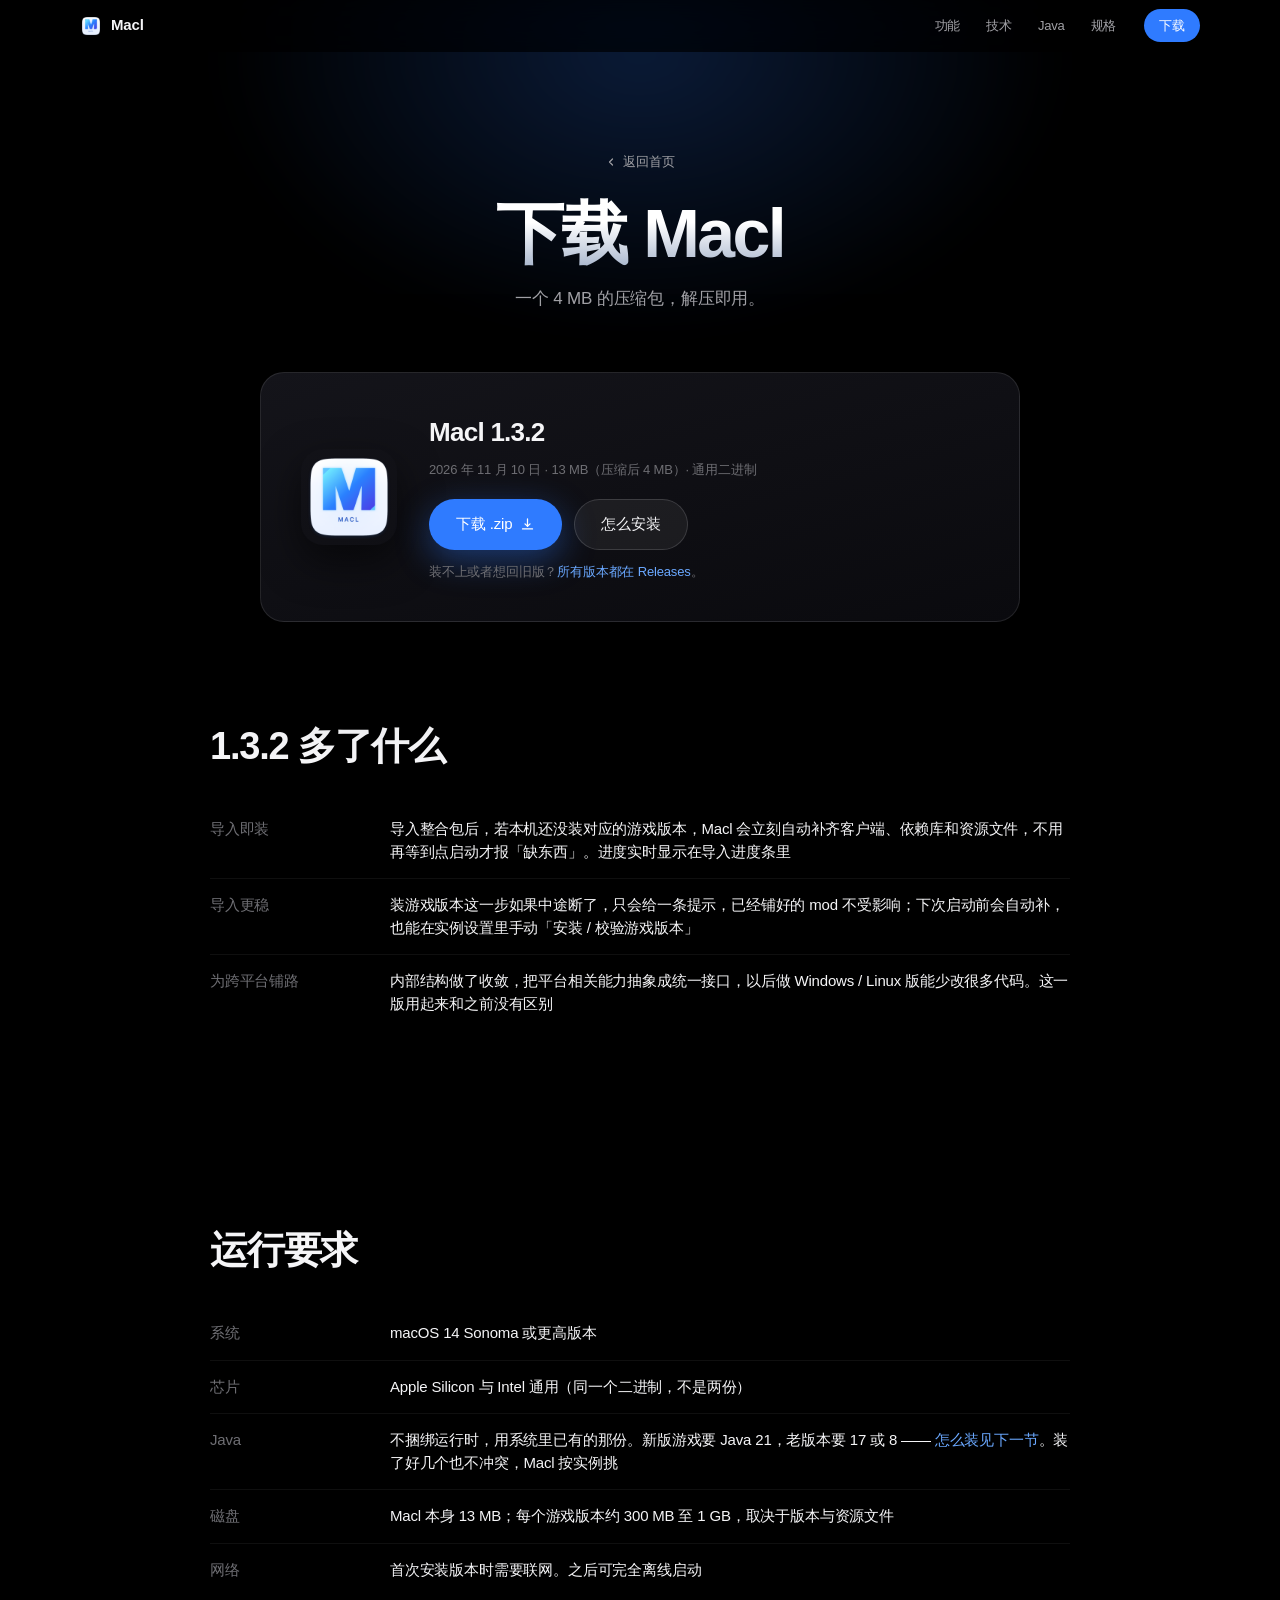
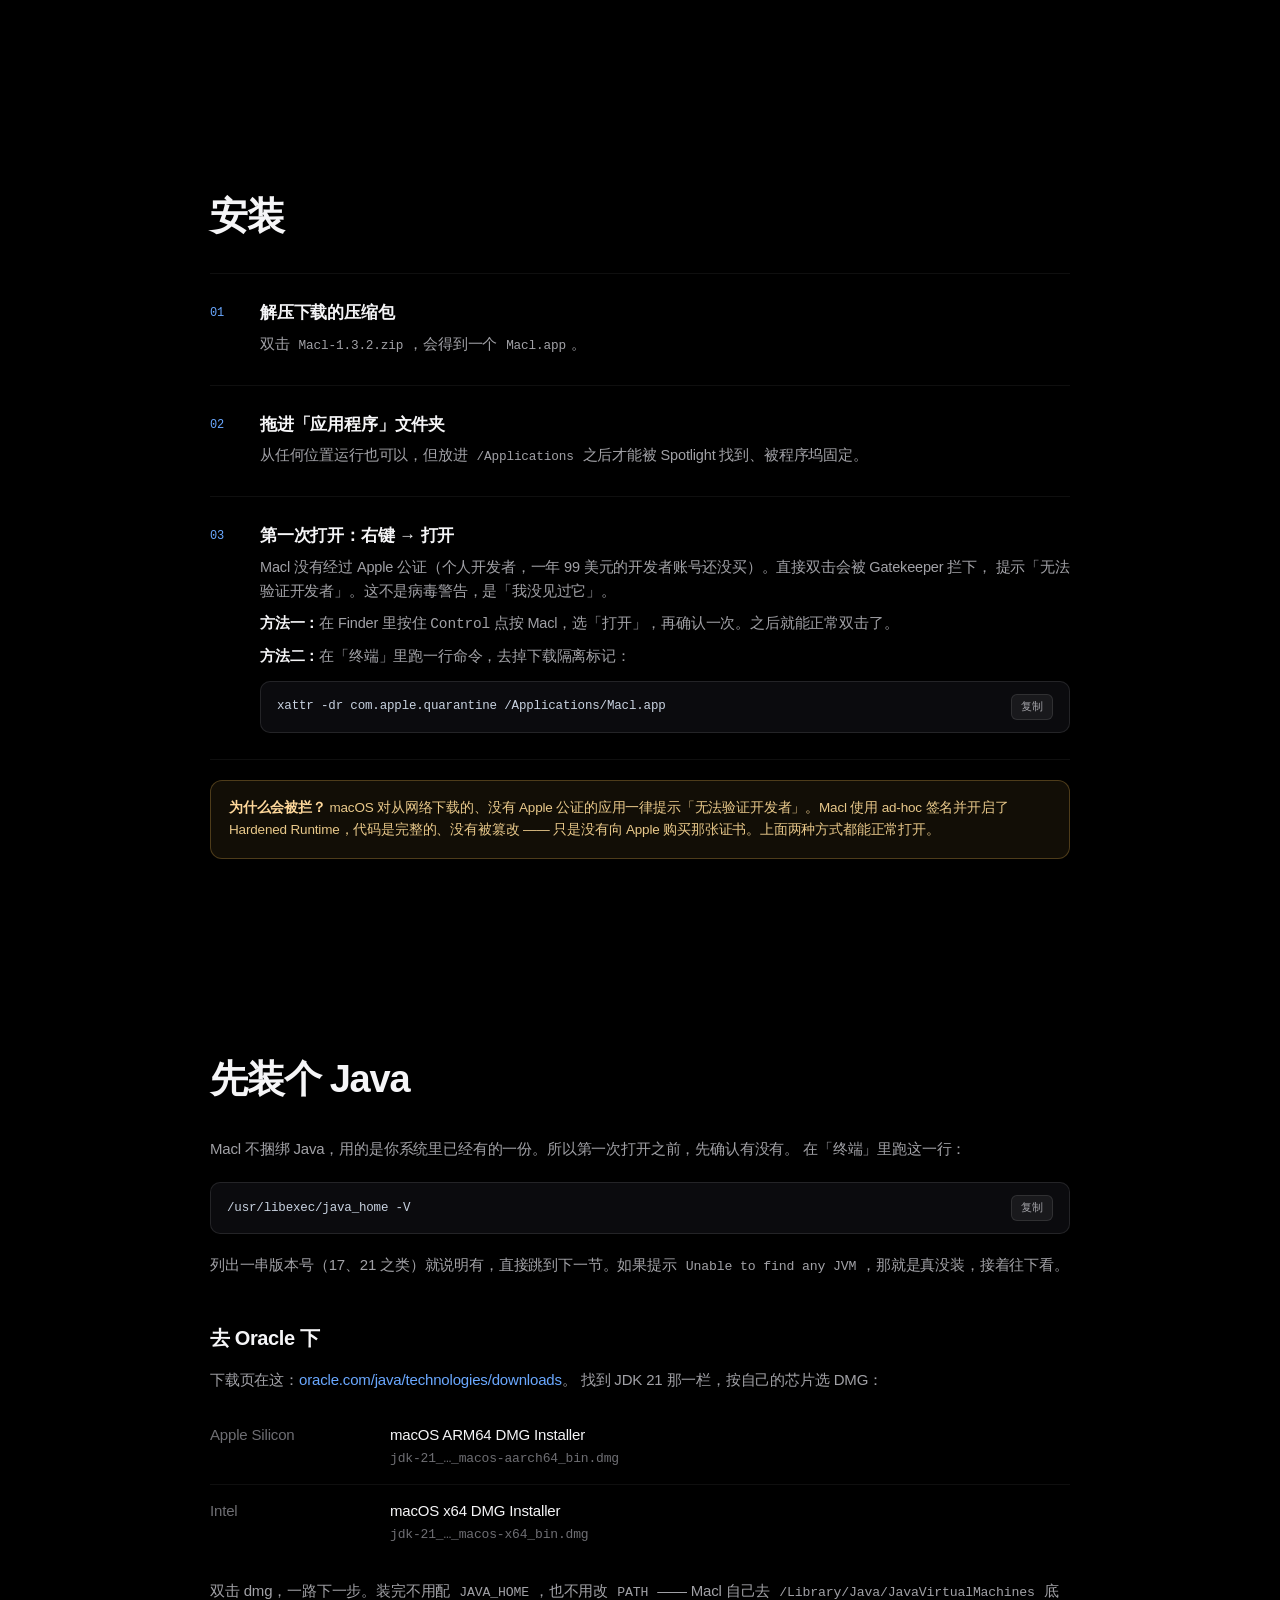
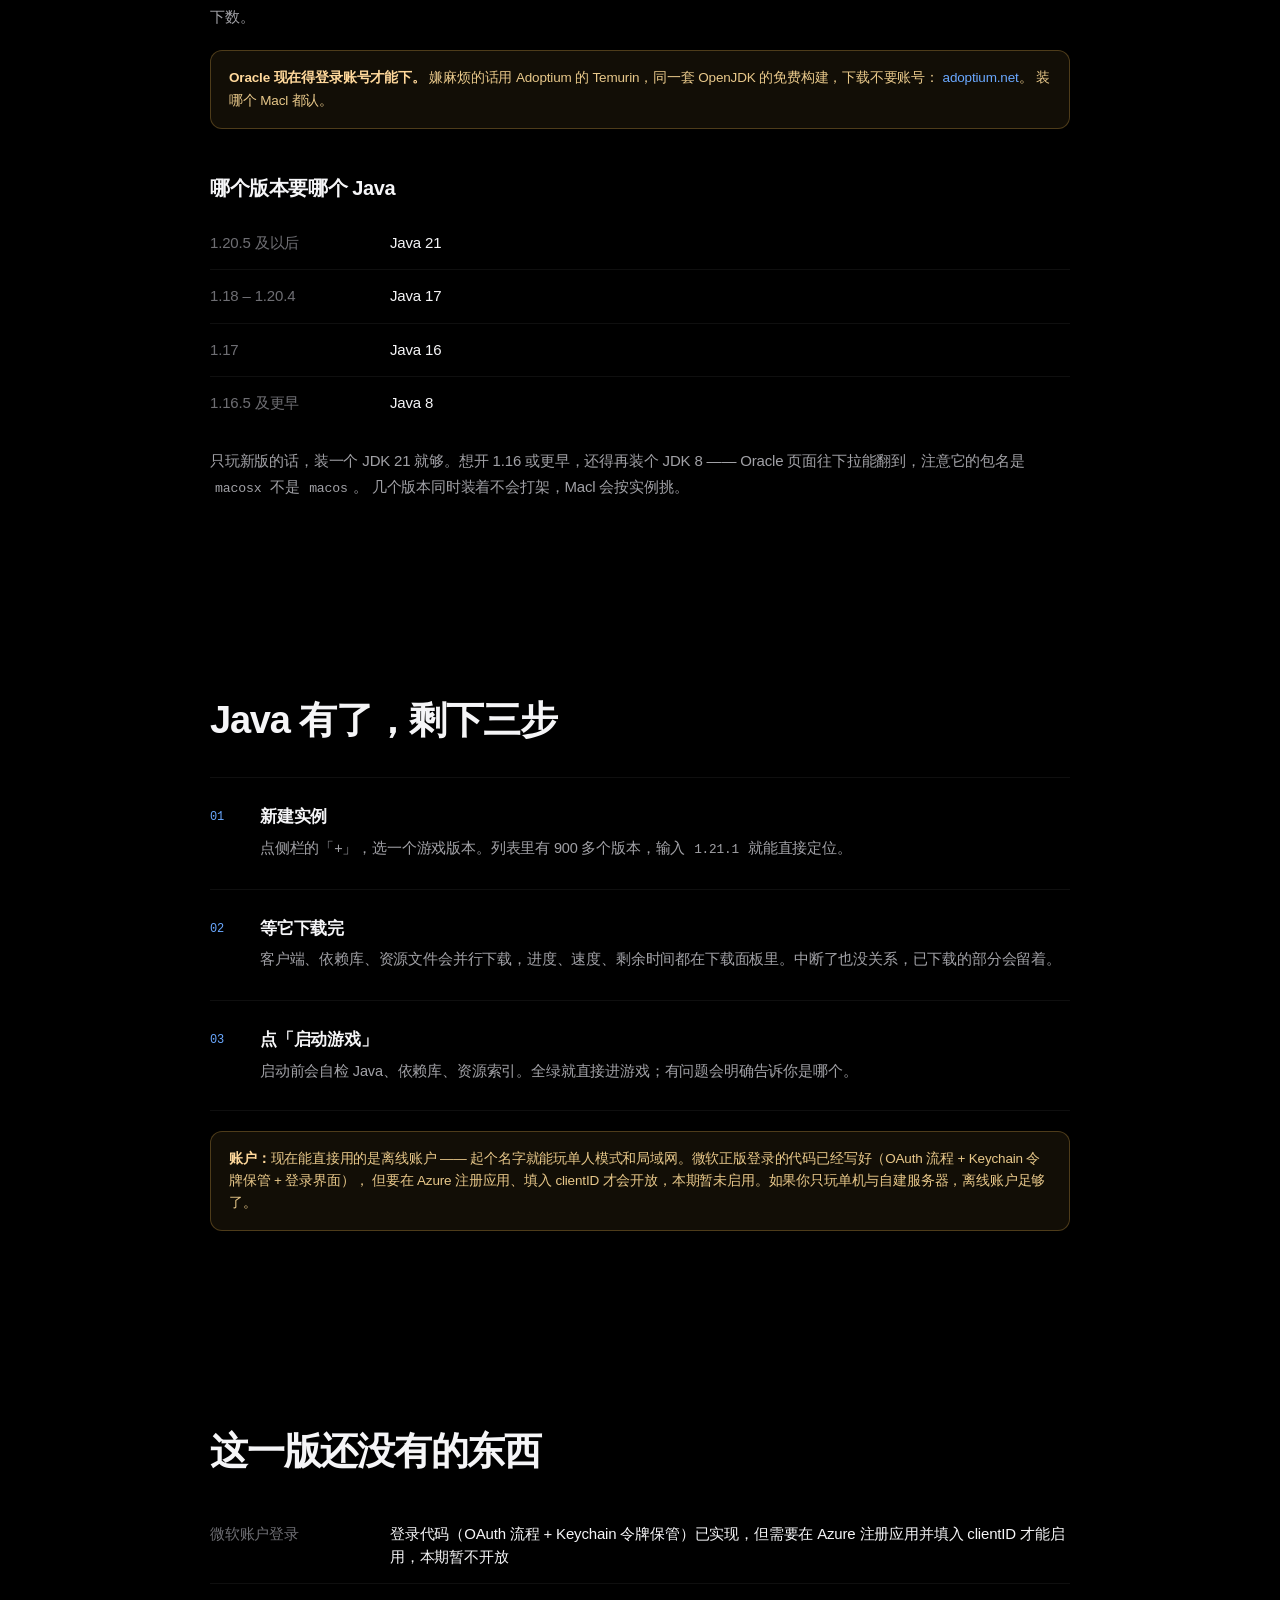
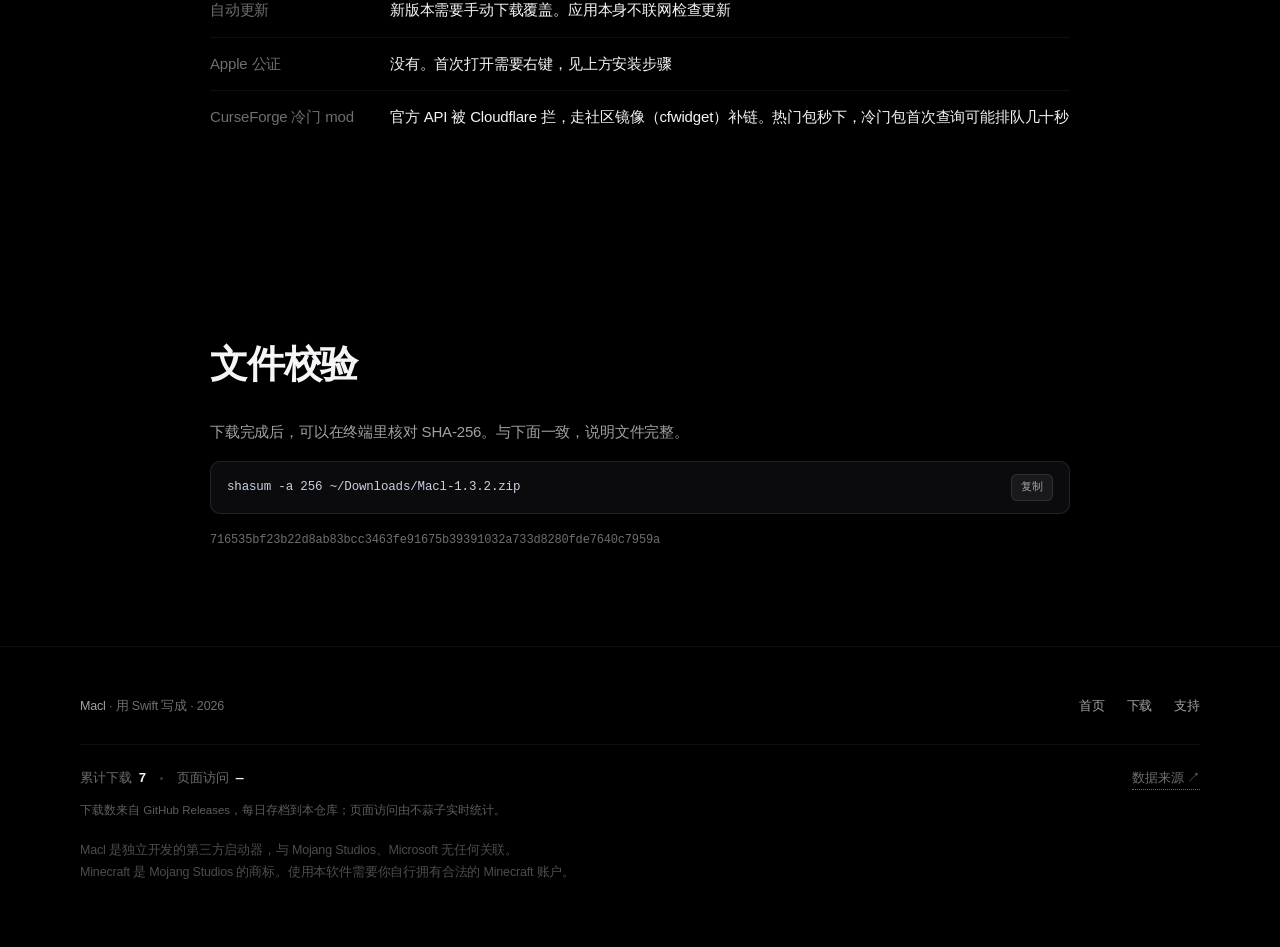
==== commit 167e3826: "fix: 下载页账户说明与「已知限制」表对齐，更正微软登录已实现但被 clientID 门控的描述" ====
--- a/download/index.html
+++ b/download/index.html
@@ -233,8 +233,8 @@
     </div>
 
     <div class="note">
-      <strong>账户：</strong>目前只支持离线账户 —— 起个名字就能玩单人模式和局域网。微软正版登录还没做：令牌的 Keychain 保管已经写好，但 OAuth 登录流程和界面都没做，
-      这一版先不发。如果你只玩单机与自建服务器，离线账户足够了。
+      <strong>账户：</strong>现在能直接用的是离线账户 —— 起个名字就能玩单人模式和局域网。微软正版登录的代码已经写好（OAuth 流程 + Keychain 令牌保管 + 登录界面），
+      但要在 Azure 注册应用、填入 clientID 才会开放，本期暂未启用。如果你只玩单机与自建服务器，离线账户足够了。
     </div>
   </div>
 </section>
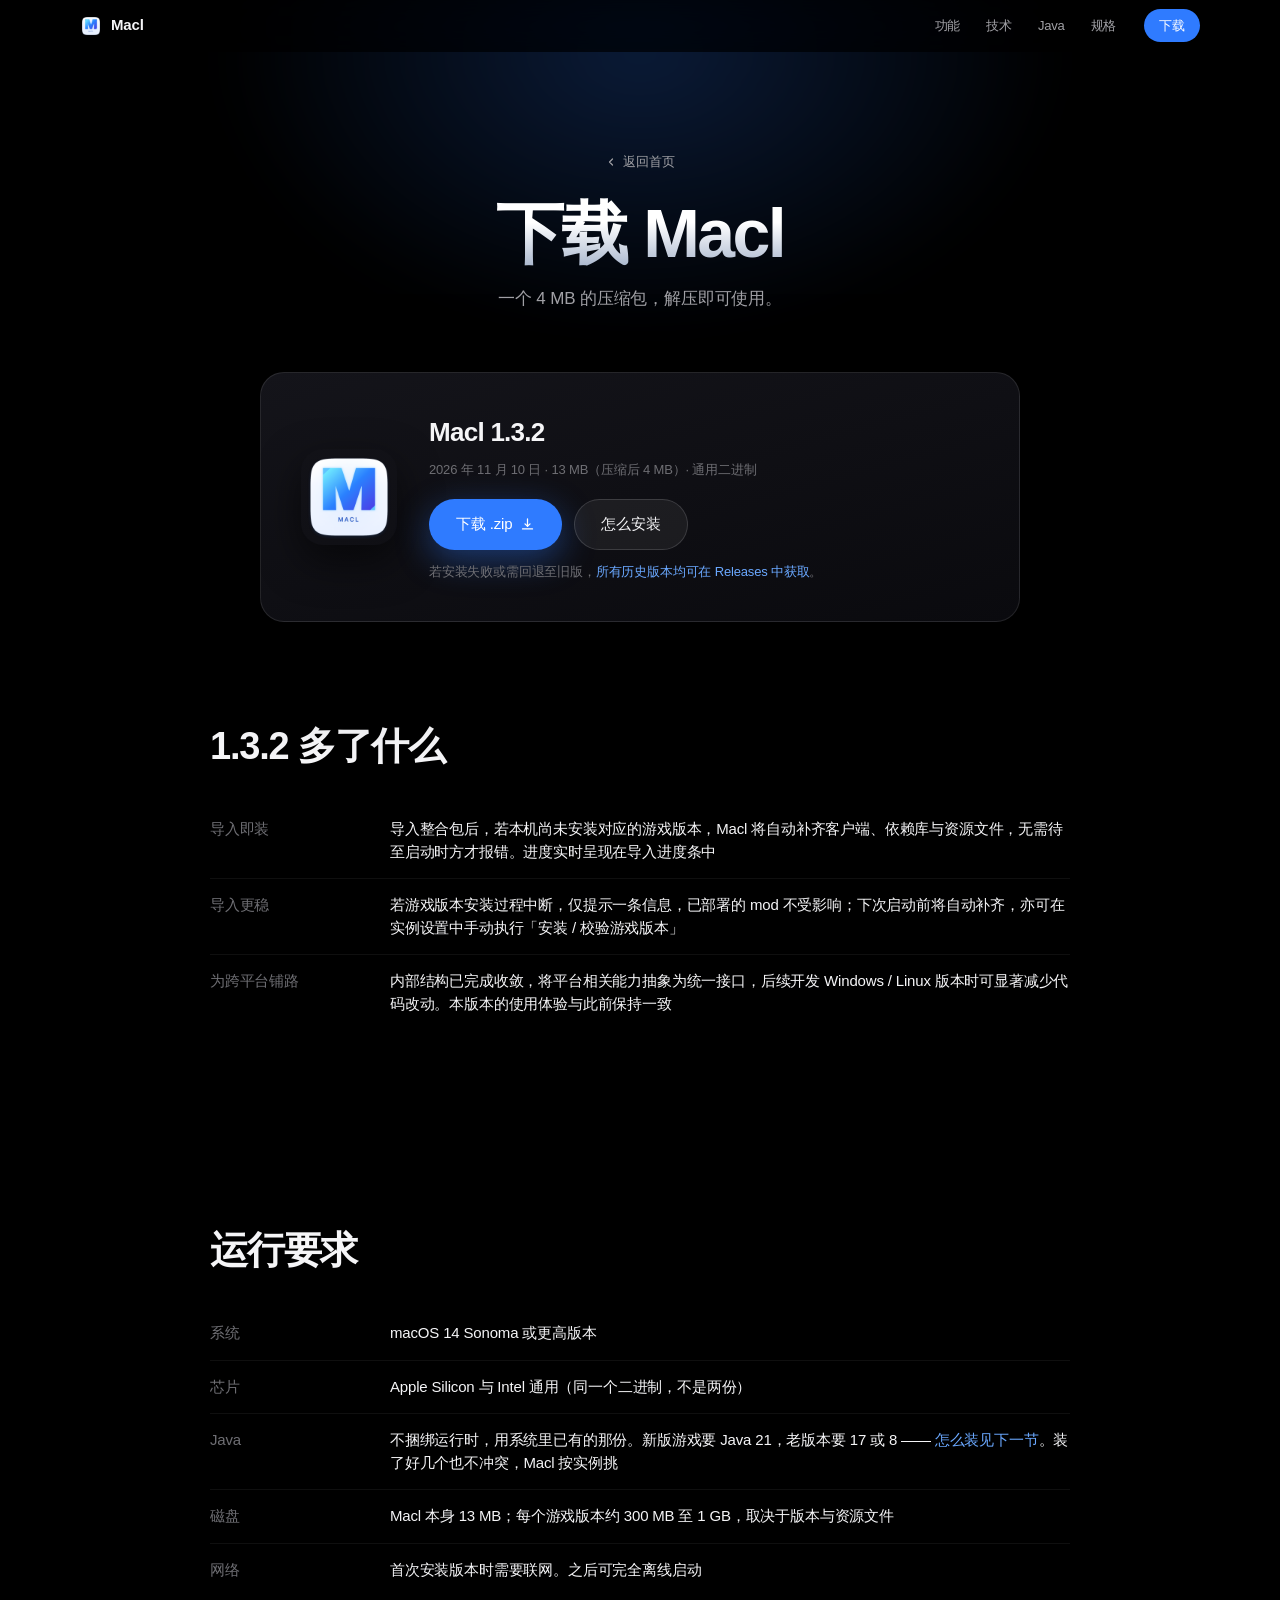
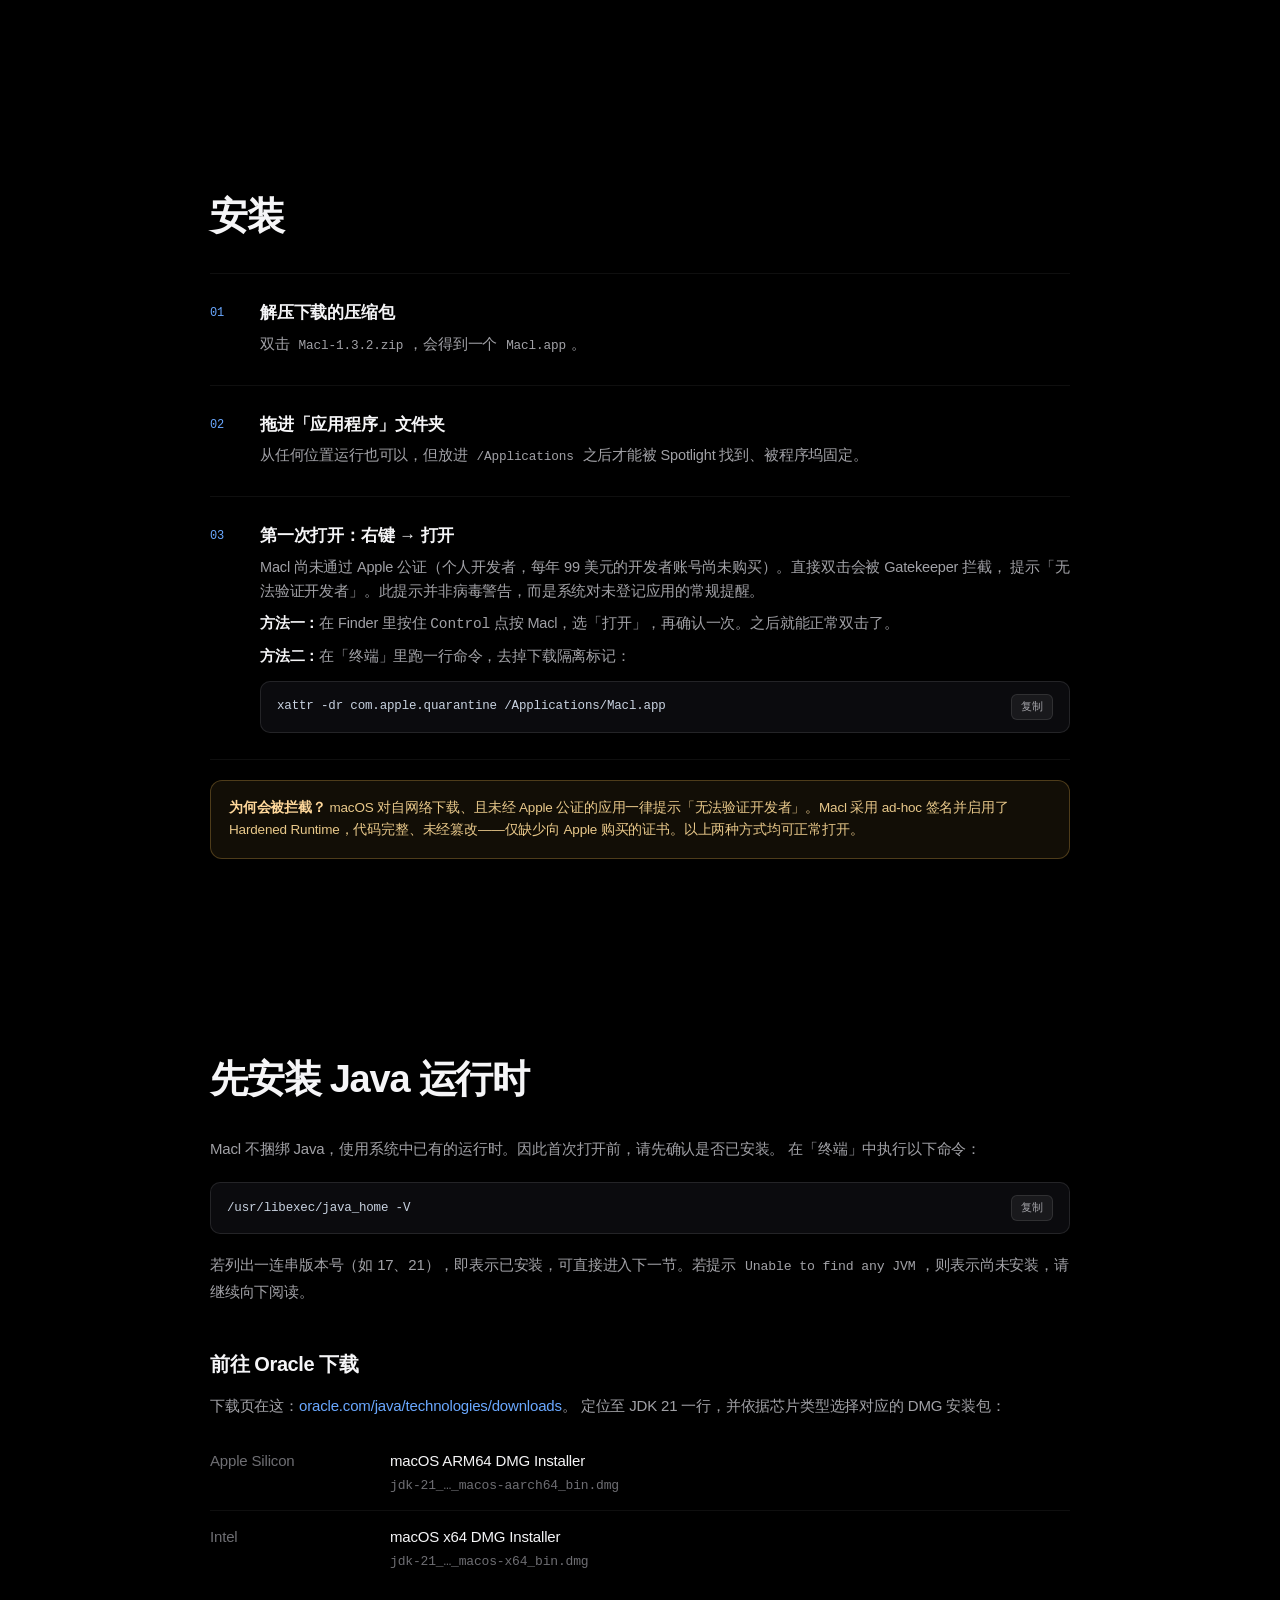
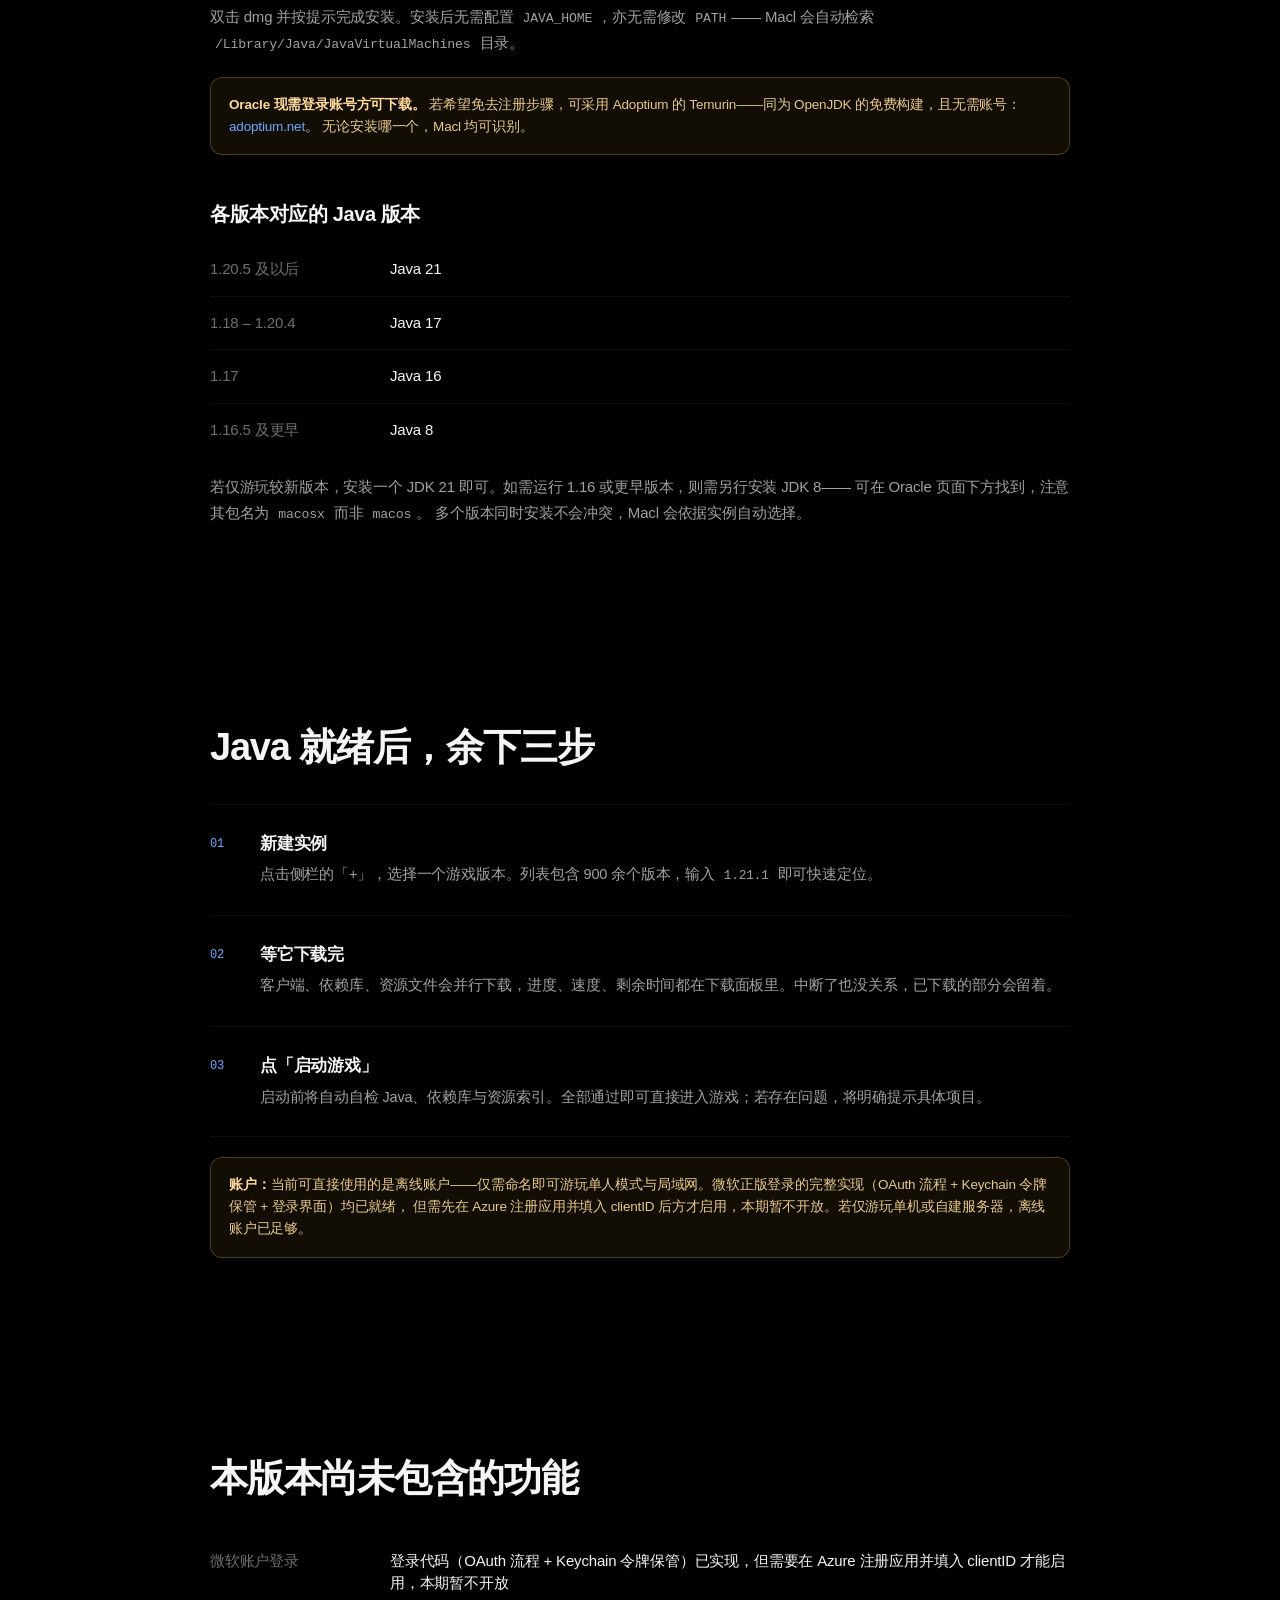
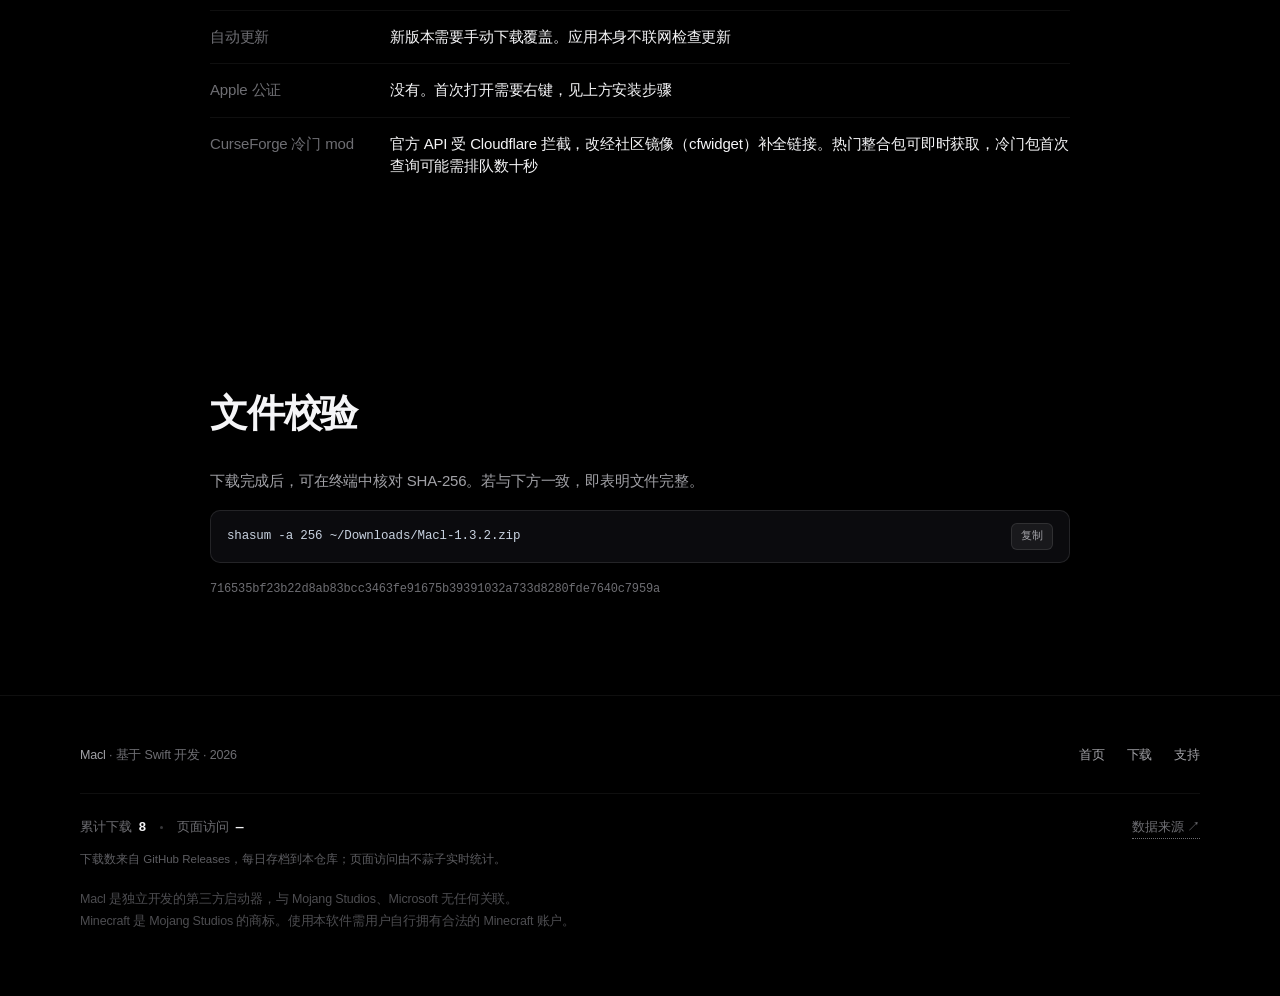
==== commit 8674e015: "copy: 网站文案统一为正式、自信的官方表述" ====
--- a/download/index.html
+++ b/download/index.html
@@ -43,7 +43,7 @@
       返回首页
     </a>
     <h1 class="rise">下载 Macl</h1>
-    <p class="rise" style="--d:90ms">一个 4 MB 的压缩包，解压即用。</p>
+    <p class="rise" style="--d:90ms">一个 4 MB 的压缩包，解压即可使用。</p>
   </div>
 </header>
 
@@ -59,7 +59,7 @@
       </a>
       <a class="btn btn-ghost" href="#install">怎么安装</a>
     </div>
-    <p class="meta" style="margin-top:12px">装不上或者想回旧版？<a href="https://github.com/apple-PC/macl/releases" style="color:var(--blue-soft)">所有版本都在 Releases</a>。</p>
+    <p class="meta" style="margin-top:12px">若安装失败或需回退至旧版，<a href="https://github.com/apple-PC/macl/releases" style="color:var(--blue-soft)">所有历史版本均可在 Releases 中获取</a>。</p>
   </div>
 </div>
 
@@ -68,9 +68,9 @@
   <div class="wrap-narrow">
     <h2 data-reveal>1.3.2 多了什么</h2>
     <table class="spec-table">
-      <tr><th>导入即装</th><td>导入整合包后，若本机还没装对应的游戏版本，Macl 会立刻自动补齐客户端、依赖库和资源文件，不用再等到点启动才报「缺东西」。进度实时显示在导入进度条里</td></tr>
-      <tr><th>导入更稳</th><td>装游戏版本这一步如果中途断了，只会给一条提示，已经铺好的 mod 不受影响；下次启动前会自动补，也能在实例设置里手动「安装 / 校验游戏版本」</td></tr>
-      <tr><th>为跨平台铺路</th><td>内部结构做了收敛，把平台相关能力抽象成统一接口，以后做 Windows / Linux 版能少改很多代码。这一版用起来和之前没有区别</td></tr>
+      <tr><th>导入即装</th><td>导入整合包后，若本机尚未安装对应的游戏版本，Macl 将自动补齐客户端、依赖库与资源文件，无需待至启动时方才报错。进度实时呈现在导入进度条中</td></tr>
+      <tr><th>导入更稳</th><td>若游戏版本安装过程中断，仅提示一条信息，已部署的 mod 不受影响；下次启动前将自动补齐，亦可在实例设置中手动执行「安装 / 校验游戏版本」</td></tr>
+      <tr><th>为跨平台铺路</th><td>内部结构已完成收敛，将平台相关能力抽象为统一接口，后续开发 Windows / Linux 版本时可显著减少代码改动。本版本的使用体验与此前保持一致</td></tr>
     </table>
   </div>
 </section>
@@ -115,8 +115,8 @@
         <div>
           <h3>第一次打开：右键 → 打开</h3>
           <p>
-            Macl 没有经过 Apple 公证（个人开发者，一年 99 美元的开发者账号还没买）。直接双击会被 Gatekeeper 拦下，
-            提示「无法验证开发者」。这不是病毒警告，是「我没见过它」。
+            Macl 尚未通过 Apple 公证（个人开发者，每年 99 美元的开发者账号尚未购买）。直接双击会被 Gatekeeper 拦截，
+            提示「无法验证开发者」。此提示并非病毒警告，而是系统对未登记应用的常规提醒。
           </p>
           <p><strong style="color:var(--ink)">方法一：</strong>在 Finder 里按住 <kbd>Control</kbd> 点按 Macl，选「打开」，再确认一次。之后就能正常双击了。</p>
           <p><strong style="color:var(--ink)">方法二：</strong>在「终端」里跑一行命令，去掉下载隔离标记：</p>
@@ -129,9 +129,9 @@
     </div>
 
     <div class="note">
-      <strong>为什么会被拦？</strong>
-      macOS 对从网络下载的、没有 Apple 公证的应用一律提示「无法验证开发者」。Macl 使用 ad-hoc 签名并开启了
-      Hardened Runtime，代码是完整的、没有被篡改 —— 只是没有向 Apple 购买那张证书。上面两种方式都能正常打开。
+      <strong>为何会被拦截？</strong>
+      macOS 对自网络下载、且未经 Apple 公证的应用一律提示「无法验证开发者」。Macl 采用 ad-hoc 签名并启用了
+      Hardened Runtime，代码完整、未经篡改——仅缺少向 Apple 购买的证书。以上两种方式均可正常打开。
     </div>
   </div>
 </section>
@@ -139,10 +139,10 @@
 <!-- ============================================================ Java -->
 <section class="section-pad" id="java">
   <div class="wrap-narrow">
-    <h2 data-reveal>先装个 Java</h2>
+    <h2 data-reveal>先安装 Java 运行时</h2>
     <p style="color:var(--dim);font-size:15px;line-height:1.75;margin-bottom:20px">
-      Macl 不捆绑 Java，用的是你系统里已经有的一份。所以第一次打开之前，先确认有没有。
-      在「终端」里跑这一行：
+      Macl 不捆绑 Java，使用系统中已有的运行时。因此首次打开前，请先确认是否已安装。
+      在「终端」中执行以下命令：
     </p>
 
     <div class="cmd">
@@ -151,14 +151,14 @@
     </div>
 
     <p style="color:var(--dim);font-size:15px;line-height:1.75;margin-top:18px">
-      列出一串版本号（17、21 之类）就说明有，直接跳到下一节。如果提示
-      <code>Unable to find any JVM</code>，那就是真没装，接着往下看。
-    </p>
-
-    <h3 style="font-size:20px;font-weight:600;letter-spacing:-0.02em;margin:44px 0 14px">去 Oracle 下</h3>
+      若列出一连串版本号（如 17、21），即表示已安装，可直接进入下一节。若提示
+      <code>Unable to find any JVM</code>，则表示尚未安装，请继续向下阅读。
+    </p>
+
+    <h3 style="font-size:20px;font-weight:600;letter-spacing:-0.02em;margin:44px 0 14px">前往 Oracle 下载</h3>
     <p style="color:var(--dim);font-size:15px;line-height:1.75;margin-bottom:16px">
       下载页在这：<a href="https://www.oracle.com/java/technologies/downloads/#java21-mac" target="_blank" rel="noopener" style="color:var(--blue-soft)">oracle.com/java/technologies/downloads</a>。
-      找到 JDK 21 那一栏，按自己的芯片选 DMG：
+      定位至 JDK 21 一行，并依据芯片类型选择对应的 DMG 安装包：
     </p>
 
     <table class="spec-table">
@@ -175,18 +175,18 @@
     </table>
 
     <p style="color:var(--dim);font-size:15px;line-height:1.75;margin-top:18px">
-      双击 dmg，一路下一步。装完不用配 <code>JAVA_HOME</code>，也不用改 <code>PATH</code> ——
-      Macl 自己去 <code>/Library/Java/JavaVirtualMachines</code> 底下数。
+      双击 dmg 并按提示完成安装。安装后无需配置 <code>JAVA_HOME</code>，亦无需修改 <code>PATH</code>——
+      Macl 会自动检索 <code>/Library/Java/JavaVirtualMachines</code> 目录。
     </p>
 
     <div class="note">
-      <strong>Oracle 现在得登录账号才能下。</strong>
-      嫌麻烦的话用 Adoptium 的 Temurin，同一套 OpenJDK 的免费构建，下载不要账号：
+      <strong>Oracle 现需登录账号方可下载。</strong>
+      若希望免去注册步骤，可采用 Adoptium 的 Temurin——同为 OpenJDK 的免费构建，且无需账号：
       <a href="https://adoptium.net/temurin/releases/?version=21" target="_blank" rel="noopener" style="color:var(--blue-soft)">adoptium.net</a>。
-      装哪个 Macl 都认。
-    </div>
-
-    <h3 style="font-size:20px;font-weight:600;letter-spacing:-0.02em;margin:44px 0 14px">哪个版本要哪个 Java</h3>
+      无论安装哪一个，Macl 均可识别。
+    </div>
+
+    <h3 style="font-size:20px;font-weight:600;letter-spacing:-0.02em;margin:44px 0 14px">各版本对应的 Java 版本</h3>
     <table class="spec-table">
       <tr><th>1.20.5 及以后</th><td>Java 21</td></tr>
       <tr><th>1.18 – 1.20.4</th><td>Java 17</td></tr>
@@ -195,9 +195,9 @@
     </table>
 
     <p style="color:var(--dim);font-size:15px;line-height:1.75;margin-top:18px">
-      只玩新版的话，装一个 JDK 21 就够。想开 1.16 或更早，还得再装个 JDK 8 ——
-      Oracle 页面往下拉能翻到，注意它的包名是 <code>macosx</code> 不是 <code>macos</code>。
-      几个版本同时装着不会打架，Macl 会按实例挑。
+      若仅游玩较新版本，安装一个 JDK 21 即可。如需运行 1.16 或更早版本，则需另行安装 JDK 8——
+      可在 Oracle 页面下方找到，注意其包名为 <code>macosx</code> 而非 <code>macos</code>。
+      多个版本同时安装不会冲突，Macl 会依据实例自动选择。
     </p>
   </div>
 </section>
@@ -205,13 +205,13 @@
 <!-- ============================================================ 上手 -->
 <section class="section-pad">
   <div class="wrap-narrow">
-    <h2 data-reveal>Java 有了，剩下三步</h2>
+    <h2 data-reveal>Java 就绪后，余下三步</h2>
     <div class="steps">
       <div class="step" data-reveal>
         <span class="no">01</span>
         <div>
           <h3>新建实例</h3>
-          <p>点侧栏的「+」，选一个游戏版本。列表里有 900 多个版本，输入 <code>1.21.1</code> 就能直接定位。</p>
+          <p>点击侧栏的「+」，选择一个游戏版本。列表包含 900 余个版本，输入 <code>1.21.1</code> 即可快速定位。</p>
         </div>
       </div>
 
@@ -227,14 +227,14 @@
         <span class="no">03</span>
         <div>
           <h3>点「启动游戏」</h3>
-          <p>启动前会自检 Java、依赖库、资源索引。全绿就直接进游戏；有问题会明确告诉你是哪个。</p>
+          <p>启动前将自动自检 Java、依赖库与资源索引。全部通过即可直接进入游戏；若存在问题，将明确提示具体项目。</p>
         </div>
       </div>
     </div>
 
     <div class="note">
-      <strong>账户：</strong>现在能直接用的是离线账户 —— 起个名字就能玩单人模式和局域网。微软正版登录的代码已经写好（OAuth 流程 + Keychain 令牌保管 + 登录界面），
-      但要在 Azure 注册应用、填入 clientID 才会开放，本期暂未启用。如果你只玩单机与自建服务器，离线账户足够了。
+      <strong>账户：</strong>当前可直接使用的是离线账户——仅需命名即可游玩单人模式与局域网。微软正版登录的完整实现（OAuth 流程 + Keychain 令牌保管 + 登录界面）均已就绪，
+      但需先在 Azure 注册应用并填入 clientID 后方才启用，本期暂不开放。若仅游玩单机或自建服务器，离线账户已足够。
     </div>
   </div>
 </section>
@@ -242,12 +242,12 @@
 <!-- ============================================================ 已知限制 -->
 <section class="section-pad">
   <div class="wrap-narrow">
-    <h2 data-reveal>这一版还没有的东西</h2>
+    <h2 data-reveal>本版本尚未包含的功能</h2>
     <table class="spec-table">
       <tr><th>微软账户登录</th><td>登录代码（OAuth 流程 + Keychain 令牌保管）已实现，但需要在 Azure 注册应用并填入 clientID 才能启用，本期暂不开放</td></tr>
       <tr><th>自动更新</th><td>新版本需要手动下载覆盖。应用本身不联网检查更新</td></tr>
       <tr><th>Apple 公证</th><td>没有。首次打开需要右键，见上方安装步骤</td></tr>
-      <tr><th> CurseForge 冷门 mod</th><td>官方 API 被 Cloudflare 拦，走社区镜像（cfwidget）补链。热门包秒下，冷门包首次查询可能排队几十秒</td></tr>
+      <tr><th> CurseForge 冷门 mod</th><td>官方 API 受 Cloudflare 拦截，改经社区镜像（cfwidget）补全链接。热门整合包可即时获取，冷门包首次查询可能需排队数十秒</td></tr>
     </table>
   </div>
 </section>
@@ -257,7 +257,7 @@
   <div class="wrap-narrow">
     <h2 data-reveal>文件校验</h2>
     <p style="color:var(--dim);font-size:15px;margin-bottom:18px">
-      下载完成后，可以在终端里核对 SHA-256。与下面一致，说明文件完整。
+      下载完成后，可在终端中核对 SHA-256。若与下方一致，即表明文件完整。
     </p>
     <div class="cmd">
       <span>shasum -a 256 ~/Downloads/Macl-1.3.2.zip</span>
@@ -270,7 +270,7 @@
 <footer class="footer">
   <div class="wrap">
     <div class="row">
-      <div><strong style="color:var(--dim);font-weight:500">Macl</strong> · 用 Swift 写成 · 2026</div>
+      <div><strong style="color:var(--dim);font-weight:500">Macl</strong> · 基于 Swift 开发 · 2026</div>
       <div style="display:flex;gap:22px">
         <a href="../">首页</a>
         <a href="../downloads/Macl-1.3.2.zip">下载</a>
@@ -290,7 +290,7 @@
 
     <p class="sep">
       Macl 是独立开发的第三方启动器，与 Mojang Studios、Microsoft 无任何关联。<br>
-      Minecraft 是 Mojang Studios 的商标。使用本软件需要你自行拥有合法的 Minecraft 账户。
+      Minecraft 是 Mojang Studios 的商标。使用本软件需用户自行拥有合法的 Minecraft 账户。
     </p>
   </div>
 </footer>
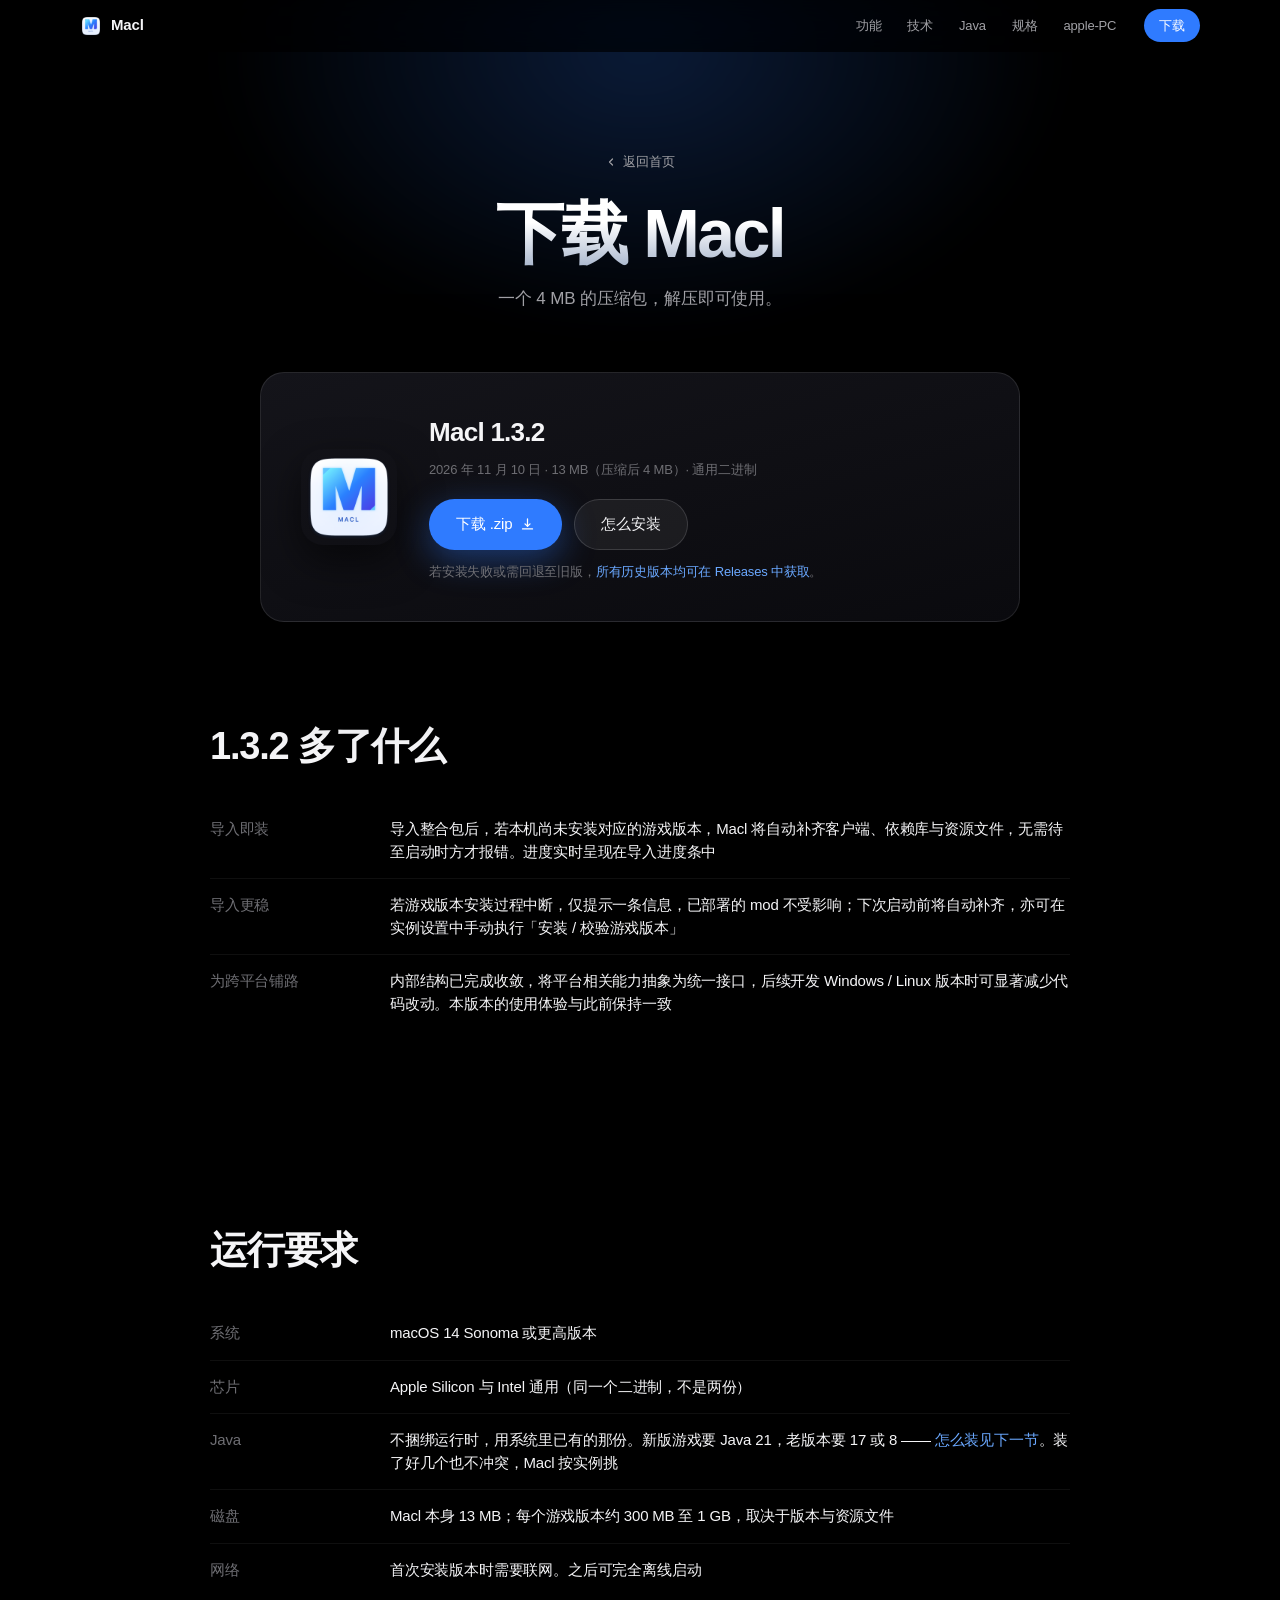
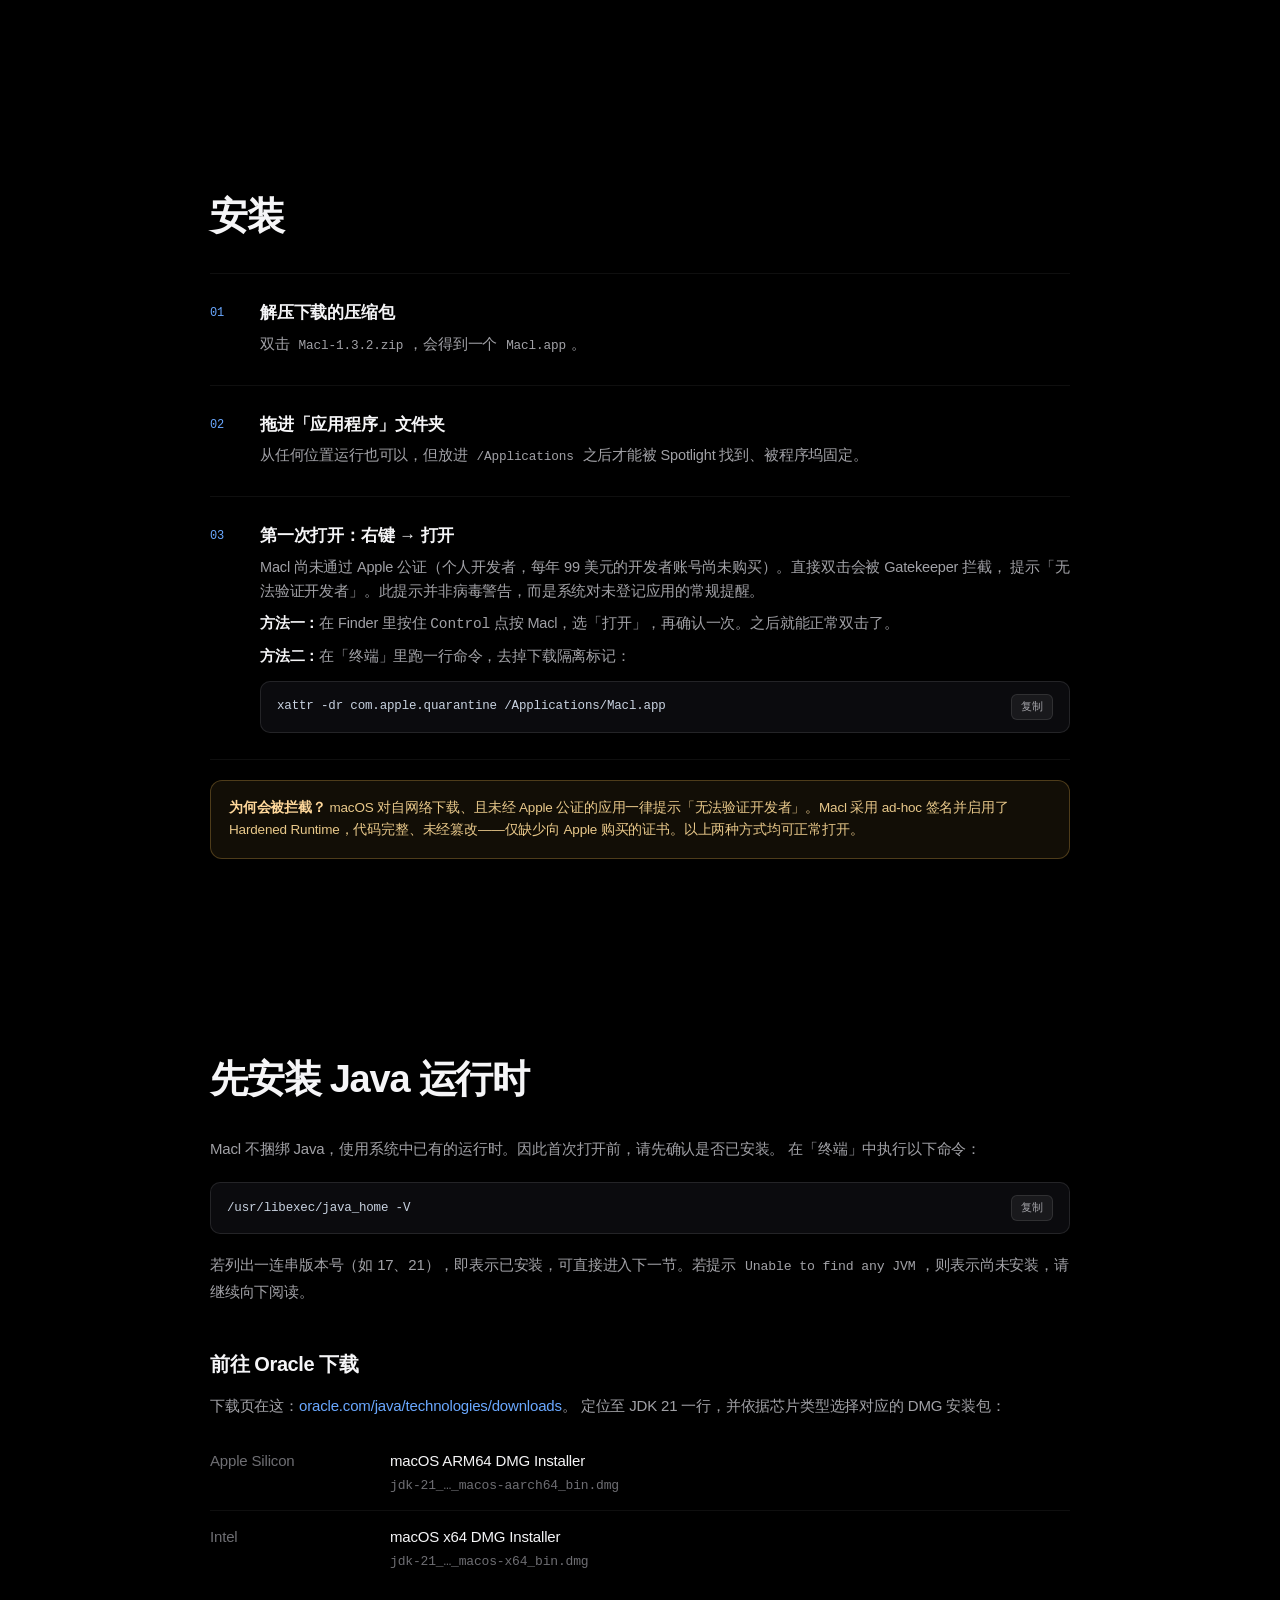
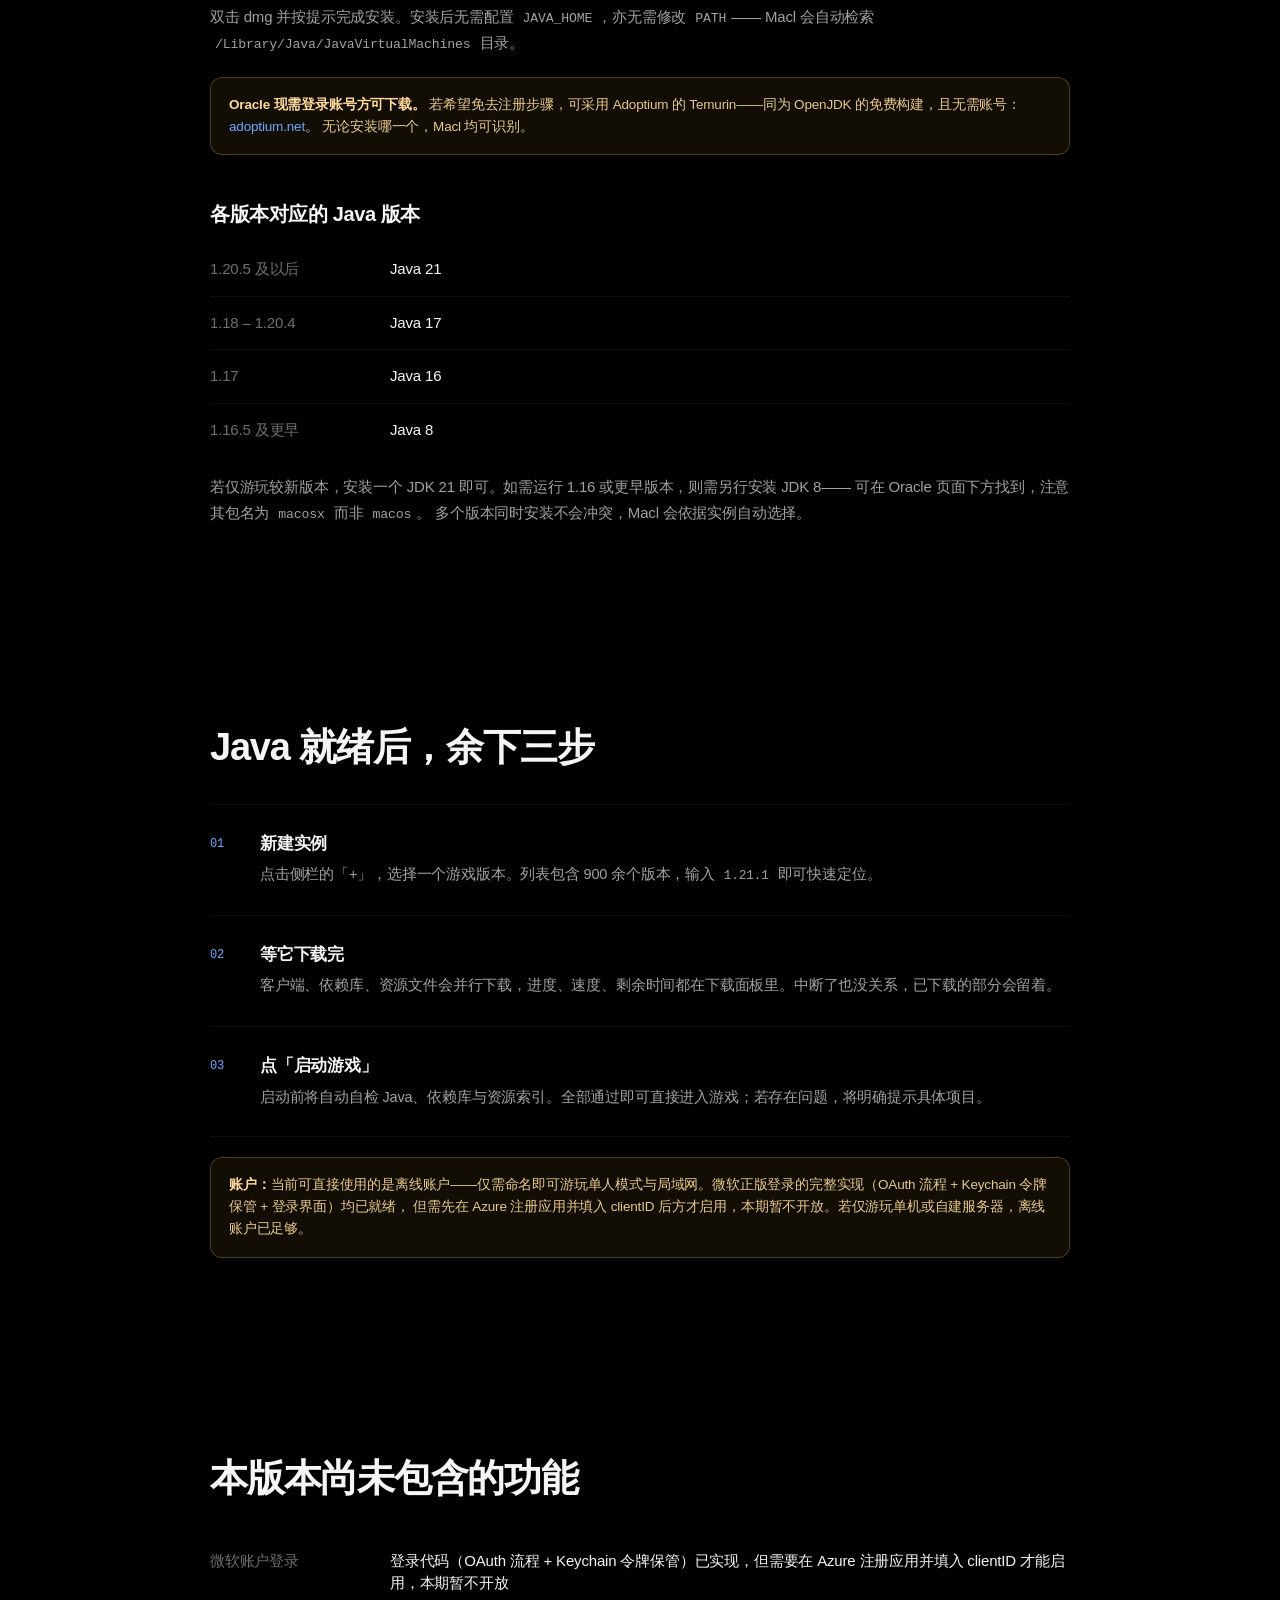
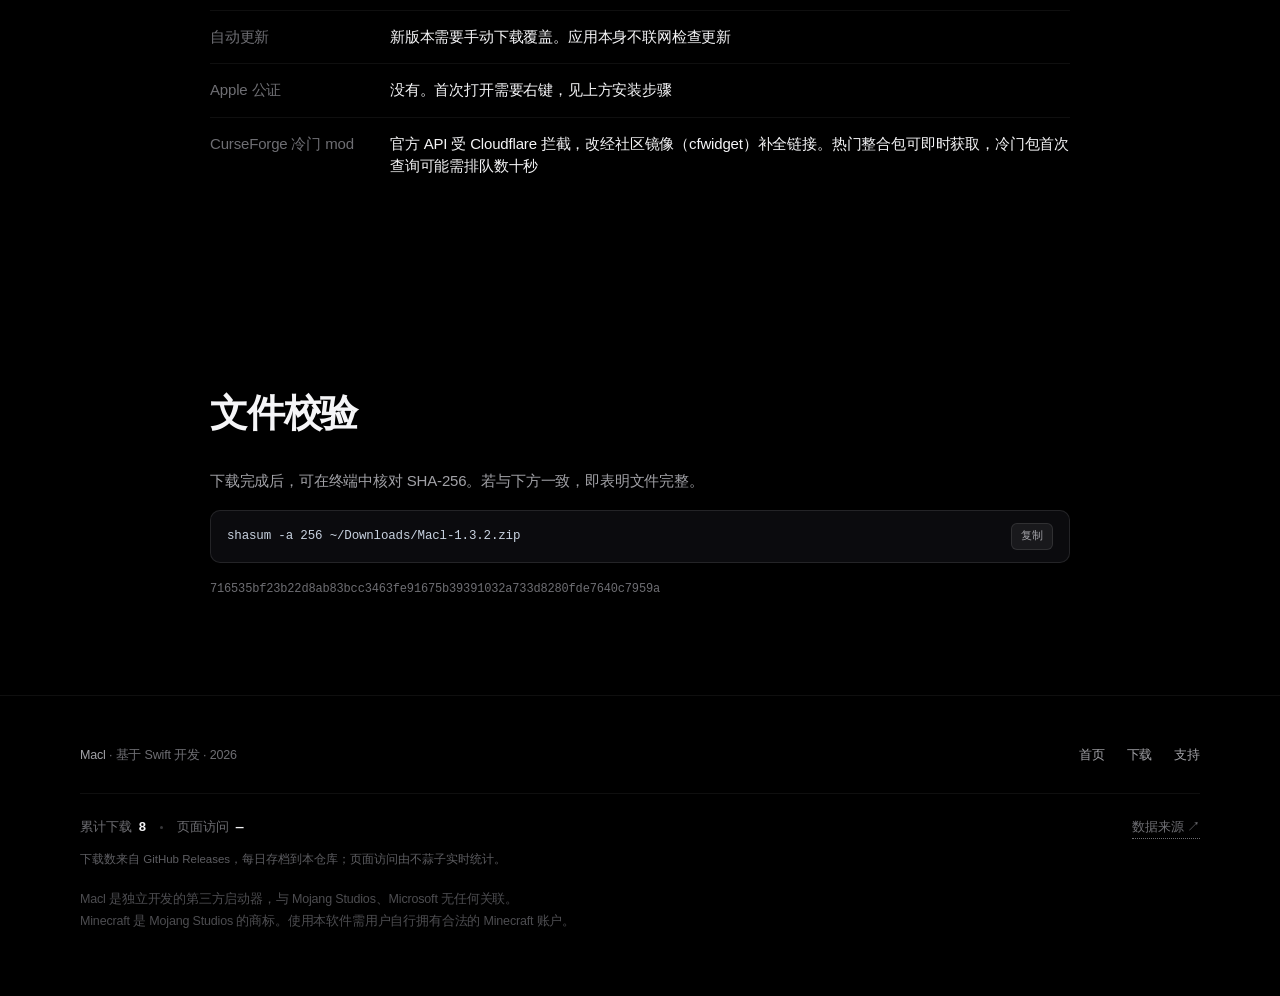
==== commit e29988ea: "导航增加 apple-PC 官网入口" ====
--- a/download/index.html
+++ b/download/index.html
@@ -30,6 +30,7 @@
       <a href="../#tech">技术</a>
       <a href="#java">Java</a>
       <a href="../#numbers">规格</a>
+      <a href="https://apple-pc.github.io/home/">apple-PC</a>
     </div>
     <a class="nav-cta" href="../downloads/Macl-1.3.2.zip">下载</a>
   </div>
